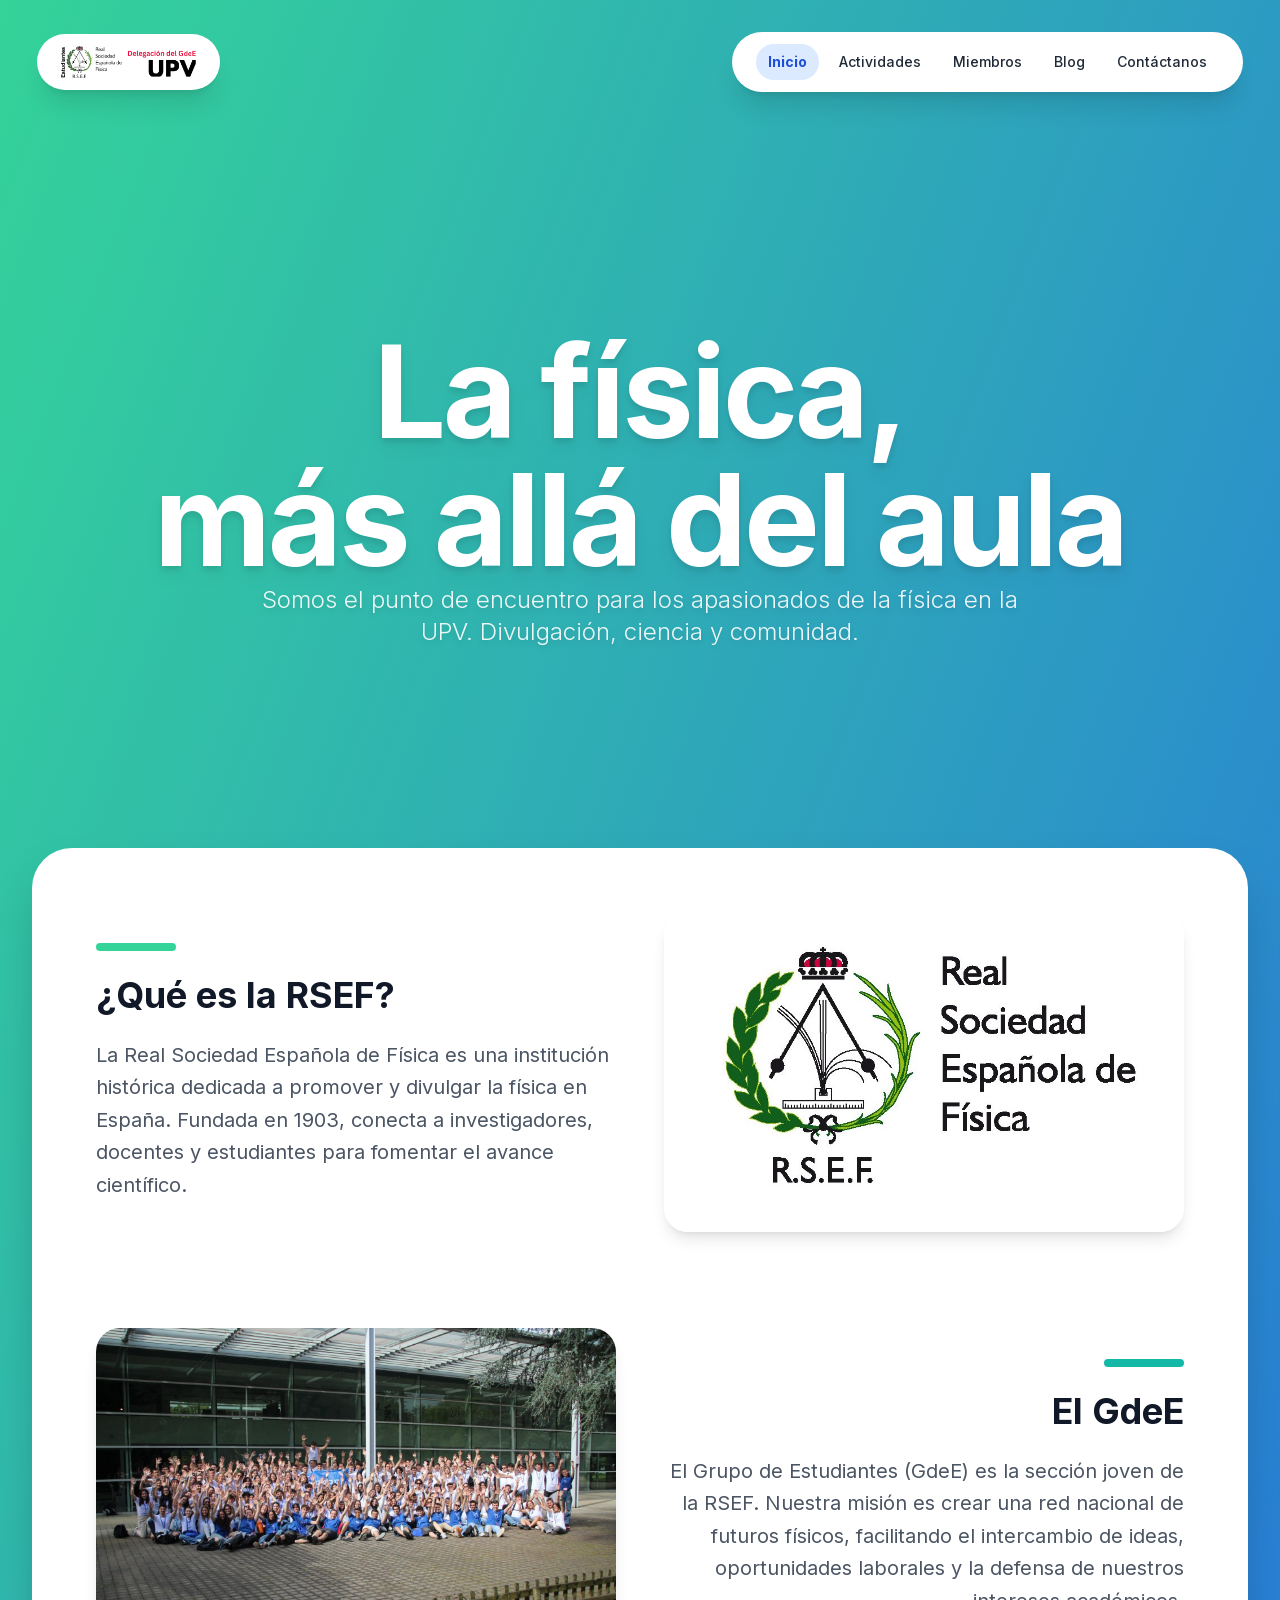
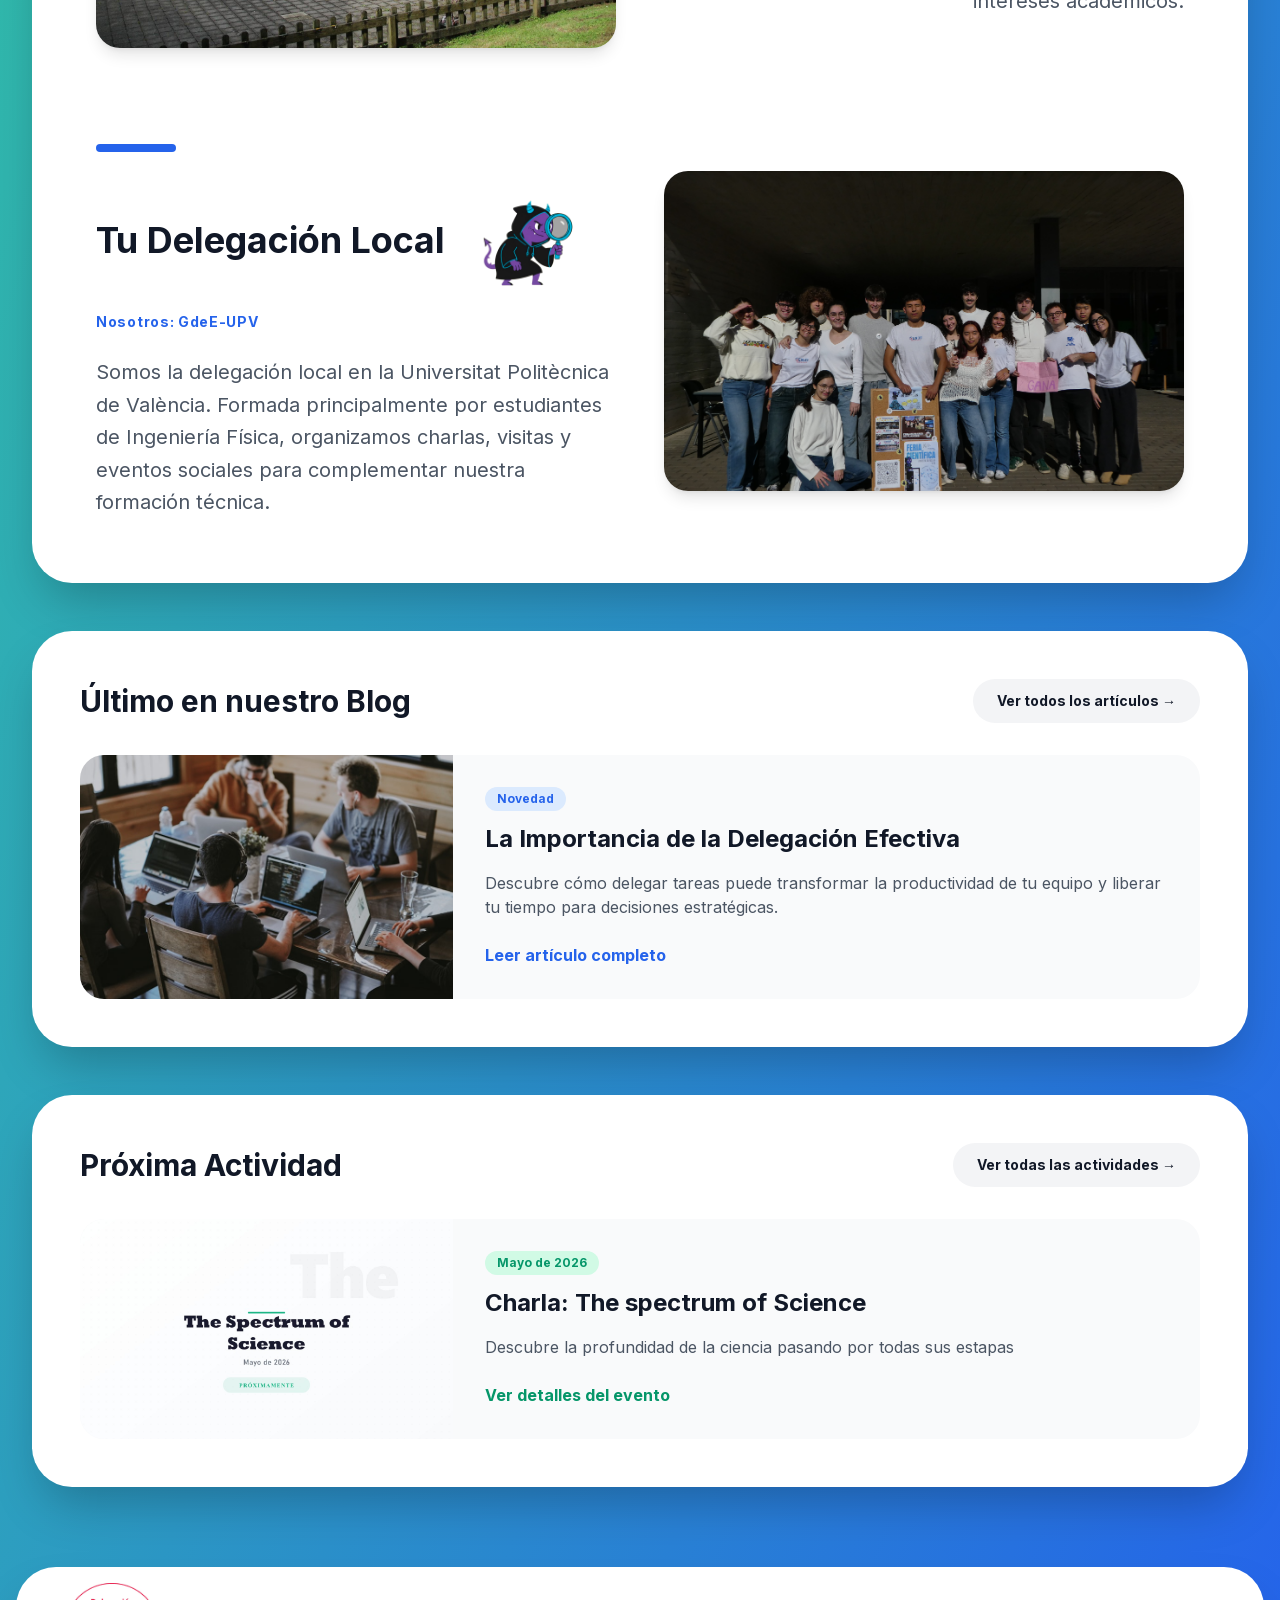
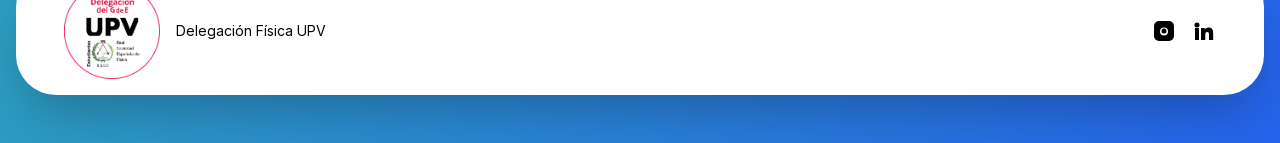
==== index.html @ f362e042 "Rebase HTML" ====
<!DOCTYPE html><html lang="es"><head><meta charSet="utf-8"/><meta name="viewport" content="width=device-width, initial-scale=1"/><link rel="preload" as="image" href="/images/logo.png" fetchPriority="high"/><link rel="preload" as="image" href="/images/home/logo_RSEF.jpg" fetchPriority="high"/><link rel="stylesheet" href="/_next/static/css/4289b209d06cdaaa.css" data-precedence="next"/><link rel="preload" as="script" fetchPriority="low" href="/_next/static/chunks/webpack-cee090d60870691d.js"/><script src="/_next/static/chunks/fd9d1056-23bdddb1df3a91c8.js" async=""></script><script src="/_next/static/chunks/23-1ac2e9991284a592.js" async=""></script><script src="/_next/static/chunks/main-app-9b4840a6c1b99086.js" async=""></script><script src="/_next/static/chunks/173-2889ddf6b992a83b.js" async=""></script><script src="/_next/static/chunks/app/page-9c43208a8b3fb07c.js" async=""></script><script src="/_next/static/chunks/661-158147bfd51ab448.js" async=""></script><script src="/_next/static/chunks/app/layout-9748ddd3ead5ca6b.js" async=""></script><script src="/_next/static/chunks/polyfills-78c92fac7aa8fdd8.js" noModule=""></script></head><body class="__className_f367f3 min-h-screen w-full bg-gradient-to-br from-emerald-400 to-blue-600 text-white"><header class="fixed top-8 left-0 right-0 z-50 flex justify-center px-4 pointer-events-none"><div class="flex items-center relative transition-all duration-75 ease-out pointer-events-auto" style="background-color:rgba(255, 255, 255, 0);backdrop-filter:blur(0px);box-shadow:none;border-radius:9999px;padding:0rem 0rem"><div class="flex items-center px-6 py-3 rounded-full transition-all duration-75" style="background-color:rgba(255, 255, 255, 1);box-shadow:0 20px 25px -5px rgb(0 0 0 / 0.1), 0 8px 10px -6px rgb(0 0 0 / 0.1)"><a class="flex items-center gap-2 hover:opacity-80 transition-opacity" href="/"><img alt="Logo" fetchPriority="high" width="135" height="32" decoding="async" data-nimg="1" class="h-8 w-auto object-contain" style="color:transparent" src="/images/logo.png"/></a></div><div style="width:40vw;height:1px"></div><nav class="hidden sm:flex items-center gap-1 sm:gap-2 text-sm font-medium text-gray-800 px-6 py-3 rounded-full transition-all duration-75" style="background-color:rgba(255, 255, 255, 1);box-shadow:0 20px 25px -5px rgb(0 0 0 / 0.1), 0 8px 10px -6px rgb(0 0 0 / 0.1)"><a class="px-3 py-2 rounded-full transition-all duration-300 bg-blue-100 text-blue-700 font-bold" href="/">Inicio</a><a class="px-3 py-2 rounded-full transition-all duration-300 hover:bg-gray-100 hover:text-blue-600" href="/actividades">Actividades</a><a class="px-3 py-2 rounded-full transition-all duration-300 hover:bg-gray-100 hover:text-blue-600" href="/sobre-nosotros">Miembros</a><a class="px-3 py-2 rounded-full transition-all duration-300 hover:bg-gray-100 hover:text-blue-600" href="/blog">Blog</a><a class="px-3 py-2 rounded-full transition-all duration-300 hover:bg-gray-100 hover:text-blue-600" href="/contactanos">Contáctanos</a></nav><div class="sm:hidden ml-2"><button aria-label="Abrir menú" aria-expanded="false" class="p-2 rounded-full bg-white bg-opacity-90 shadow-sm text-gray-800 focus:outline-none focus:ring-2 focus:ring-blue-500"><svg xmlns="http://www.w3.org/2000/svg" class="h-5 w-5" fill="none" viewBox="0 0 24 24" stroke="currentColor" stroke-width="2" aria-hidden="true"><path stroke-linecap="round" stroke-linejoin="round" d="M4 6h16M4 12h16M4 18h16"></path></svg></button></div></div></header><main class="min-h-screen pt-32 px-4"><div class="container mx-auto pb-20"><div class="flex min-h-[80vh] flex-col items-center justify-center text-center"><h1 class="max-w-6xl text-6xl font-bold tracking-tight text-white md:text-8xl lg:text-9xl leading-tight drop-shadow-lg">La física, <br/>más allá del aula</h1><p class="max-w-3xl text-xl md:text-2xl text-white/90 font-light leading-relaxed drop-shadow-md">Somos el punto de encuentro para los apasionados de la física en la UPV. Divulgación, ciencia y comunidad.</p></div><div class="mx-4 rounded-[2.5rem] bg-white p-8 shadow-2xl lg:p-16 mb-12"><div class="flex flex-col gap-24"><div class="flex flex-col md:flex-row items-center gap-12"><div class="flex-1 text-left"><div class="h-2 w-20 bg-emerald-400 rounded-full mb-6"></div><h2 class="text-4xl font-bold text-gray-900 mb-6">¿Qué es la RSEF?</h2><p class="text-gray-600 leading-relaxed text-xl">La Real Sociedad Española de Física es una institución histórica dedicada a promover y divulgar la física en España. Fundada en 1903, conecta a investigadores, docentes y estudiantes para fomentar el avance científico.</p></div><div class="flex-1 w-full"><div class="relative h-64 md:h-80 w-full overflow-hidden rounded-3xl shadow-lg transform transition-transform hover:scale-[1.02] duration-500"><img alt="RSEF Física" fetchPriority="high" decoding="async" data-nimg="fill" class="object-contain bg-white" style="position:absolute;height:100%;width:100%;left:0;top:0;right:0;bottom:0;color:transparent" src="/images/home/logo_RSEF.jpg"/></div></div></div><div class="flex flex-col md:flex-row items-center gap-12"><div class="flex-1 w-full order-2 md:order-1"><div class="relative h-64 md:h-80 w-full overflow-hidden rounded-3xl shadow-lg transform transition-transform hover:scale-[1.02] duration-500"><img alt="Grupo de Estudiantes" loading="lazy" decoding="async" data-nimg="fill" class="object-cover" style="position:absolute;height:100%;width:100%;left:0;top:0;right:0;bottom:0;color:transparent" src="/images/home/ENEF25.jpeg"/></div></div><div class="flex-1 text-right order-1 md:order-2 flex flex-col items-end"><div class="h-2 w-20 bg-teal-500 rounded-full mb-6"></div><h2 class="text-4xl font-bold text-gray-900 mb-6">El GdeE</h2><p class="text-gray-600 leading-relaxed text-xl">El Grupo de Estudiantes (GdeE) es la sección joven de la RSEF. Nuestra misión es crear una red nacional de futuros físicos, facilitando el intercambio de ideas, oportunidades laborales y la defensa de nuestros intereses académicos.</p></div></div><div class="flex flex-col md:flex-row items-center gap-12"><div class="flex-1 text-left"><div class="h-2 w-20 bg-blue-600 rounded-full mb-6"></div><div class="mb-6"><div class="flex items-center gap-4"><h2 class="text-4xl font-bold text-gray-900">Tu Delegación Local</h2><img alt="Mascota Maxwell" loading="lazy" width="128" height="128" decoding="async" data-nimg="1" class="h-32 w-auto object-contain animate-bounce" style="color:transparent" src="/images/home/d.maxwell_01.png"/></div><p class="text-sm font-bold text-blue-600 tracking-wider mt-2">Nosotros: GdeE-UPV</p></div><p class="text-gray-600 leading-relaxed text-xl">Somos la delegación local en la Universitat Politècnica de València. Formada principalmente por estudiantes de Ingeniería Física, organizamos charlas, visitas y eventos sociales para complementar nuestra formación técnica.</p></div><div class="flex-1 w-full"><div class="relative h-64 md:h-80 w-full overflow-hidden rounded-3xl shadow-lg transform transition-transform hover:scale-[1.02] duration-500"><img alt="Delegación UPV" loading="lazy" decoding="async" data-nimg="fill" class="object-cover" style="position:absolute;height:100%;width:100%;left:0;top:0;right:0;bottom:0;color:transparent" src="/images/home/DELE.jpg"/></div></div></div></div></div><div class="mx-4 rounded-[2.5rem] bg-white p-8 shadow-2xl lg:p-12 mb-12"><div class="flex flex-col md:flex-row items-center justify-between gap-8 mb-8"><h2 class="text-3xl font-bold text-gray-900">Último en nuestro Blog</h2><a href="/blog" class="rounded-full bg-gray-100 px-6 py-3 text-sm font-bold text-gray-900 transition-all hover:bg-blue-100 hover:text-blue-700">Ver todos los artículos →</a></div><div class="group relative overflow-hidden rounded-3xl bg-gray-50 transition-all hover:shadow-lg"><div class="flex flex-col md:flex-row"><div class="relative h-64 md:h-auto md:w-1/3 overflow-hidden"><img alt="Delegación Efectiva" loading="lazy" decoding="async" data-nimg="fill" class="object-cover transition-transform duration-500 group-hover:scale-105" style="position:absolute;height:100%;width:100%;left:0;top:0;right:0;bottom:0;color:transparent" src="/images/blog/delegacion.jpg"/></div><div class="flex flex-col justify-center p-8 md:w-2/3"><span class="mb-3 w-fit rounded-full bg-blue-100 px-3 py-1 text-xs font-bold text-blue-600">Novedad</span><h3 class="mb-4 text-2xl font-bold text-gray-900">La Importancia de la Delegación Efectiva</h3><p class="mb-6 text-gray-600 line-clamp-2">Descubre cómo delegar tareas puede transformar la productividad de tu equipo y liberar tu tiempo para decisiones estratégicas.</p><a href="/blog" class="font-bold text-blue-600 hover:text-blue-800">Leer artículo completo</a></div></div></div></div><div class="mx-4 rounded-[2.5rem] bg-white p-8 shadow-2xl lg:p-12"><div class="flex flex-col md:flex-row items-center justify-between gap-8 mb-8"><h2 class="text-3xl font-bold text-gray-900">Próxima Actividad</h2><a href="/actividades" class="rounded-full bg-gray-100 px-6 py-3 text-sm font-bold text-gray-900 transition-all hover:bg-emerald-100 hover:text-emerald-700">Ver todas las actividades →</a></div><div class="group relative overflow-hidden rounded-3xl bg-gray-50 transition-all hover:shadow-lg"><div class="flex flex-col md:flex-row"><div class="relative h-64 md:h-auto md:w-1/3 overflow-hidden"><img alt="Charla: The spectrum of Science" loading="lazy" decoding="async" data-nimg="fill" class="object-cover transition-transform duration-500 group-hover:scale-105" style="position:absolute;height:100%;width:100%;left:0;top:0;right:0;bottom:0;color:transparent" src="/images/activities/SPECTRUM.jpg"/></div><div class="flex flex-col justify-center p-8 md:w-2/3"><span class="mb-3 w-fit rounded-full bg-emerald-100 px-3 py-1 text-xs font-bold text-emerald-600">Mayo de 2026</span><h3 class="mb-4 text-2xl font-bold text-gray-900">Charla: The spectrum of Science</h3><p class="mb-6 text-gray-600 line-clamp-2">Descubre la profundidad de la ciencia pasando por todas sus estapas</p><a href="/actividades" class="font-bold text-emerald-600 hover:text-emerald-800">Ver detalles del evento</a></div></div></div></div></div></main><footer class="mb-12"><div class="mx-4 rounded-[2.5rem] bg-white p-4 shadow-2xl"><div class="max-w-6xl mx-auto flex items-center justify-between"><div class="flex items-center gap-4"><div class="relative h-24 w-24"><img alt="Logo Delegación" loading="lazy" decoding="async" data-nimg="fill" class="object-contain" style="position:absolute;height:100%;width:100%;left:0;top:0;right:0;bottom:0;color:transparent" src="/images/footer/pegatina.jpeg"/></div><span class="text-sm text-black">Delegación Física UPV</span></div><div class="flex space-x-4"><a href="https://www.instagram.com/estudiantesrsef_upv/" target="_blank" rel="noopener noreferrer" aria-label="Instagram" class="text-black hover:text-pink-600"><svg class="text-black" width="24" height="24" viewBox="0 0 24 24" fill="currentColor" aria-hidden="true"><path d="M7 2h10a5 5 0 0 1 5 5v10a5 5 0 0 1-5 5H7a5 5 0 0 1-5-5V7a5 5 0 0 1 5-5zm5 6.5a4 4 0 1 0 0 8 4 4 0 0 0 0-8zm5.5-.75a1.25 1.25 0 1 1 0 2.5 1.25 1.25 0 0 1 0-2.5zM12 9.5a2.5 2.5 0 1 1 0 5 2.5 2.5 0 0 1 0-5z"></path></svg></a><a href="https://www.linkedin.com/company/grupo-de-estudiantes-rsef/" target="_blank" rel="noopener noreferrer" aria-label="LinkedIn" class="text-black hover:text-blue-600"><svg class="text-black" width="24" height="24" viewBox="0 0 24 24" fill="currentColor" aria-hidden="true"><path d="M4.98 3.5a2.5 2.5 0 1 1 0 5 2.5 2.5 0 0 1 0-5zM3 9h4v12H3zM9 9h3.7v1.65h.05c.52-.99 1.8-2.03 3.7-2.03 3.95 0 4.7 2.6 4.7 5.98V21H17v-5.2c0-1.24-.02-2.84-1.73-2.84-1.74 0-2.01 1.36-2.01 2.76V21H9z"></path></svg></a></div></div></div></footer><script src="/_next/static/chunks/webpack-cee090d60870691d.js" async=""></script><script>(self.__next_f=self.__next_f||[]).push([0]);self.__next_f.push([2,null])</script><script>self.__next_f.push([1,"1:HL[\"/_next/static/css/4289b209d06cdaaa.css\",\"style\"]\n"])</script><script>self.__next_f.push([1,"2:I[5751,[],\"\"]\n4:I[6513,[],\"ClientPageRoot\"]\n5:I[4114,[\"173\",\"static/chunks/173-2889ddf6b992a83b.js\",\"931\",\"static/chunks/app/page-9c43208a8b3fb07c.js\"],\"default\"]\n6:I[3454,[\"173\",\"static/chunks/173-2889ddf6b992a83b.js\",\"661\",\"static/chunks/661-158147bfd51ab448.js\",\"185\",\"static/chunks/app/layout-9748ddd3ead5ca6b.js\"],\"default\"]\n7:I[9275,[],\"\"]\n8:I[1343,[],\"\"]\nb:I[6130,[],\"\"]\n9:{}\nc:[]\n0:[[[\"$\",\"link\",\"0\",{\"rel\":\"stylesheet\",\"href\":\"/_next/static/css/4289b209d06cdaaa.css\",\"precedence\":\"next\",\"crossOrigin\":\"$undefined\"}]],[\"$\",\"$L2\",null,{\"buildId\":\"eVuk3gcsabJl8mLJgGvTl\",\"assetPrefix\":\"\",\"initialCanonicalUrl\":\"/\",\"initialTree\":[\"\",{\"children\":[\"__PAGE__\",{}]},\"$undefined\",\"$undefined\",true],\"initialSeedData\":[\"\",{\"children\":[\"__PAGE__\",{},[[\"$L3\",[\"$\",\"$L4\",null,{\"props\":{\"params\":{},\"searchParams\":{}},\"Component\":\"$5\"}]],null],null]},[[\"$\",\"$L6\",null,{\"children\":[\"$\",\"$L7\",null,{\"parallelRouterKey\":\"children\",\"segmentPath\":[\"children\"],\"error\":\"$undefined\",\"errorStyles\":\"$undefined\",\"errorScripts\":\"$undefined\",\"template\":[\"$\",\"$L8\",null,{}],\"templateStyles\":\"$undefined\",\"templateScripts\":\"$undefined\",\"notFound\":[[\"$\",\"title\",null,{\"children\":\"404: This page could not be found.\"}],[\"$\",\"div\",null,{\"style\":{\"fontFamily\":\"system-ui,\\\"Segoe UI\\\",Roboto,Helvetica,Arial,sans-serif,\\\"Apple Color Emoji\\\",\\\"Segoe UI Emoji\\\"\",\"height\":\"100vh\",\"textAlign\":\"center\",\"display\":\"flex\",\"flexDirection\":\"column\",\"alignItems\":\"center\",\"justifyContent\":\"center\"},\"children\":[\"$\",\"div\",null,{\"children\":[[\"$\",\"style\",null,{\"dangerouslySetInnerHTML\":{\"__html\":\"body{color:#000;background:#fff;margin:0}.next-error-h1{border-right:1px solid rgba(0,0,0,.3)}@media (prefers-color-scheme:dark){body{color:#fff;background:#000}.next-error-h1{border-right:1px solid rgba(255,255,255,.3)}}\"}}],[\"$\",\"h1\",null,{\"className\":\"next-error-h1\",\"style\":{\"display\":\"inline-block\",\"margin\":\"0 20px 0 0\",\"padding\":\"0 23px 0 0\",\"fontSize\":24,\"fontWeight\":500,\"verticalAlign\":\"top\",\"lineHeight\":\"49px\"},\"children\":\"404\"}],[\"$\",\"div\",null,{\"style\":{\"display\":\"inli"])</script><script>self.__next_f.push([1,"ne-block\"},\"children\":[\"$\",\"h2\",null,{\"style\":{\"fontSize\":14,\"fontWeight\":400,\"lineHeight\":\"49px\",\"margin\":0},\"children\":\"This page could not be found.\"}]}]]}]}]],\"notFoundStyles\":[],\"styles\":null}],\"params\":\"$9\"}],null],null],\"couldBeIntercepted\":false,\"initialHead\":[false,\"$La\"],\"globalErrorComponent\":\"$b\",\"missingSlots\":\"$Wc\"}]]\n"])</script><script>self.__next_f.push([1,"a:[[\"$\",\"meta\",\"0\",{\"name\":\"viewport\",\"content\":\"width=device-width, initial-scale=1\"}],[\"$\",\"meta\",\"1\",{\"charSet\":\"utf-8\"}]]\n3:null\n"])</script></body></html>
---- _next/static/css/4289b209d06cdaaa.css ----
*,:after,:before{--tw-border-spacing-x:0;--tw-border-spacing-y:0;--tw-translate-x:0;--tw-translate-y:0;--tw-rotate:0;--tw-skew-x:0;--tw-skew-y:0;--tw-scale-x:1;--tw-scale-y:1;--tw-pan-x: ;--tw-pan-y: ;--tw-pinch-zoom: ;--tw-scroll-snap-strictness:proximity;--tw-gradient-from-position: ;--tw-gradient-via-position: ;--tw-gradient-to-position: ;--tw-ordinal: ;--tw-slashed-zero: ;--tw-numeric-figure: ;--tw-numeric-spacing: ;--tw-numeric-fraction: ;--tw-ring-inset: ;--tw-ring-offset-width:0px;--tw-ring-offset-color:#fff;--tw-ring-color:rgba(59,130,246,.5);--tw-ring-offset-shadow:0 0 #0000;--tw-ring-shadow:0 0 #0000;--tw-shadow:0 0 #0000;--tw-shadow-colored:0 0 #0000;--tw-blur: ;--tw-brightness: ;--tw-contrast: ;--tw-grayscale: ;--tw-hue-rotate: ;--tw-invert: ;--tw-saturate: ;--tw-sepia: ;--tw-drop-shadow: ;--tw-backdrop-blur: ;--tw-backdrop-brightness: ;--tw-backdrop-contrast: ;--tw-backdrop-grayscale: ;--tw-backdrop-hue-rotate: ;--tw-backdrop-invert: ;--tw-backdrop-opacity: ;--tw-backdrop-saturate: ;--tw-backdrop-sepia: ;--tw-contain-size: ;--tw-contain-layout: ;--tw-contain-paint: ;--tw-contain-style: }::backdrop{--tw-border-spacing-x:0;--tw-border-spacing-y:0;--tw-translate-x:0;--tw-translate-y:0;--tw-rotate:0;--tw-skew-x:0;--tw-skew-y:0;--tw-scale-x:1;--tw-scale-y:1;--tw-pan-x: ;--tw-pan-y: ;--tw-pinch-zoom: ;--tw-scroll-snap-strictness:proximity;--tw-gradient-from-position: ;--tw-gradient-via-position: ;--tw-gradient-to-position: ;--tw-ordinal: ;--tw-slashed-zero: ;--tw-numeric-figure: ;--tw-numeric-spacing: ;--tw-numeric-fraction: ;--tw-ring-inset: ;--tw-ring-offset-width:0px;--tw-ring-offset-color:#fff;--tw-ring-color:rgba(59,130,246,.5);--tw-ring-offset-shadow:0 0 #0000;--tw-ring-shadow:0 0 #0000;--tw-shadow:0 0 #0000;--tw-shadow-colored:0 0 #0000;--tw-blur: ;--tw-brightness: ;--tw-contrast: ;--tw-grayscale: ;--tw-hue-rotate: ;--tw-invert: ;--tw-saturate: ;--tw-sepia: ;--tw-drop-shadow: ;--tw-backdrop-blur: ;--tw-backdrop-brightness: ;--tw-backdrop-contrast: ;--tw-backdrop-grayscale: ;--tw-backdrop-hue-rotate: ;--tw-backdrop-invert: ;--tw-backdrop-opacity: ;--tw-backdrop-saturate: ;--tw-backdrop-sepia: ;--tw-contain-size: ;--tw-contain-layout: ;--tw-contain-paint: ;--tw-contain-style: }/*
! tailwindcss v3.4.19 | MIT License | https://tailwindcss.com
*/*,:after,:before{box-sizing:border-box;border:0 solid #e5e7eb}:after,:before{--tw-content:""}:host,html{line-height:1.5;-webkit-text-size-adjust:100%;-moz-tab-size:4;-o-tab-size:4;tab-size:4;font-family:ui-sans-serif,system-ui,sans-serif,Apple Color Emoji,Segoe UI Emoji,Segoe UI Symbol,Noto Color Emoji;font-feature-settings:normal;font-variation-settings:normal;-webkit-tap-highlight-color:transparent}body{margin:0;line-height:inherit}hr{height:0;color:inherit;border-top-width:1px}abbr:where([title]){-webkit-text-decoration:underline dotted;text-decoration:underline dotted}h1,h2,h3,h4,h5,h6{font-size:inherit;font-weight:inherit}a{color:inherit;text-decoration:inherit}b,strong{font-weight:bolder}code,kbd,pre,samp{font-family:ui-monospace,SFMono-Regular,Menlo,Monaco,Consolas,Liberation Mono,Courier New,monospace;font-feature-settings:normal;font-variation-settings:normal;font-size:1em}small{font-size:80%}sub,sup{font-size:75%;line-height:0;position:relative;vertical-align:baseline}sub{bottom:-.25em}sup{top:-.5em}table{text-indent:0;border-color:inherit;border-collapse:collapse}button,input,optgroup,select,textarea{font-family:inherit;font-feature-settings:inherit;font-variation-settings:inherit;font-size:100%;font-weight:inherit;line-height:inherit;letter-spacing:inherit;color:inherit;margin:0;padding:0}button,select{text-transform:none}button,input:where([type=button]),input:where([type=reset]),input:where([type=submit]){-webkit-appearance:button;background-color:transparent;background-image:none}:-moz-focusring{outline:auto}:-moz-ui-invalid{box-shadow:none}progress{vertical-align:baseline}::-webkit-inner-spin-button,::-webkit-outer-spin-button{height:auto}[type=search]{-webkit-appearance:textfield;outline-offset:-2px}::-webkit-search-decoration{-webkit-appearance:none}::-webkit-file-upload-button{-webkit-appearance:button;font:inherit}summary{display:list-item}blockquote,dd,dl,figure,h1,h2,h3,h4,h5,h6,hr,p,pre{margin:0}fieldset{margin:0}fieldset,legend{padding:0}menu,ol,ul{list-style:none;margin:0;padding:0}dialog{padding:0}textarea{resize:vertical}input::-moz-placeholder,textarea::-moz-placeholder{opacity:1;color:#9ca3af}input::placeholder,textarea::placeholder{opacity:1;color:#9ca3af}[role=button],button{cursor:pointer}:disabled{cursor:default}audio,canvas,embed,iframe,img,object,svg,video{display:block;vertical-align:middle}img,video{max-width:100%;height:auto}[hidden]:where(:not([hidden=until-found])){display:none}.container{width:100%}@media (min-width:640px){.container{max-width:640px}}@media (min-width:768px){.container{max-width:768px}}@media (min-width:1024px){.container{max-width:1024px}}@media (min-width:1280px){.container{max-width:1280px}}@media (min-width:1536px){.container{max-width:1536px}}.pointer-events-none{pointer-events:none}.pointer-events-auto{pointer-events:auto}.fixed{position:fixed}.absolute{position:absolute}.relative{position:relative}.inset-0{inset:0}.-bottom-9{bottom:-2.25rem}.-right-9{right:-2.25rem}.bottom-4{bottom:1rem}.left-0{left:0}.left-1\/2{left:50%}.left-4{left:1rem}.right-0{right:0}.right-4{right:1rem}.top-0{top:0}.top-1\/2{top:50%}.top-4{top:1rem}.top-8{top:2rem}.top-full{top:100%}.z-10{z-index:10}.z-20{z-index:20}.z-50{z-index:50}.z-\[100\]{z-index:100}.order-1{order:1}.order-2{order:2}.mx-4{margin-left:1rem;margin-right:1rem}.mx-auto{margin-left:auto;margin-right:auto}.mb-1{margin-bottom:.25rem}.mb-10{margin-bottom:2.5rem}.mb-12{margin-bottom:3rem}.mb-3{margin-bottom:.75rem}.mb-4{margin-bottom:1rem}.mb-6{margin-bottom:1.5rem}.mb-8{margin-bottom:2rem}.ml-2{margin-left:.5rem}.mt-1{margin-top:.25rem}.mt-2{margin-top:.5rem}.mt-3{margin-top:.75rem}.mt-4{margin-top:1rem}.mt-5{margin-top:1.25rem}.mt-6{margin-top:1.5rem}.mt-8{margin-top:2rem}.mt-auto{margin-top:auto}.line-clamp-2{-webkit-line-clamp:2}.line-clamp-2,.line-clamp-3{overflow:hidden;display:-webkit-box;-webkit-box-orient:vertical}.line-clamp-3{-webkit-line-clamp:3}.block{display:block}.inline-block{display:inline-block}.flex{display:flex}.inline-flex{display:inline-flex}.grid{display:grid}.hidden{display:none}.h-1{height:.25rem}.h-12{height:3rem}.h-2{height:.5rem}.h-24{height:6rem}.h-32{height:8rem}.h-48{height:12rem}.h-5{height:1.25rem}.h-6{height:1.5rem}.h-64{height:16rem}.h-8{height:2rem}.h-96{height:24rem}.h-\[450px\]{height:450px}.h-full{height:100%}.max-h-\[90vh\]{max-height:90vh}.min-h-\[40vh\]{min-height:40vh}.min-h-\[80vh\]{min-height:80vh}.min-h-screen{min-height:100vh}.w-12{width:3rem}.w-2{width:.5rem}.w-20{width:5rem}.w-24{width:6rem}.w-4{width:1rem}.w-5{width:1.25rem}.w-6{width:1.5rem}.w-8{width:2rem}.w-96{width:24rem}.w-\[calc\(50\%-0\.5rem\)\]{width:calc(50% - .5rem)}.w-auto{width:auto}.w-fit{width:-moz-fit-content;width:fit-content}.w-full{width:100%}.max-w-2xl{max-width:42rem}.max-w-3xl{max-width:48rem}.max-w-4xl{max-width:56rem}.max-w-6xl{max-width:72rem}.max-w-none{max-width:none}.max-w-xl{max-width:36rem}.flex-1{flex:1 1 0%}.flex-shrink-0,.shrink-0{flex-shrink:0}.flex-grow{flex-grow:1}.-translate-x-1\/2{--tw-translate-x:-50%}.-translate-x-1\/2,.-translate-y-1\/2{transform:translate(var(--tw-translate-x),var(--tw-translate-y)) rotate(var(--tw-rotate)) skewX(var(--tw-skew-x)) skewY(var(--tw-skew-y)) scaleX(var(--tw-scale-x)) scaleY(var(--tw-scale-y))}.-translate-y-1\/2{--tw-translate-y:-50%}.transform{transform:translate(var(--tw-translate-x),var(--tw-translate-y)) rotate(var(--tw-rotate)) skewX(var(--tw-skew-x)) skewY(var(--tw-skew-y)) scaleX(var(--tw-scale-x)) scaleY(var(--tw-scale-y))}@keyframes bounce{0%,to{transform:translateY(-25%);animation-timing-function:cubic-bezier(.8,0,1,1)}50%{transform:none;animation-timing-function:cubic-bezier(0,0,.2,1)}}.animate-bounce{animation:bounce 1s infinite}@keyframes pulse{50%{opacity:.5}}.animate-pulse{animation:pulse 2s cubic-bezier(.4,0,.6,1) infinite}.cursor-pointer{cursor:pointer}.select-none{-webkit-user-select:none;-moz-user-select:none;user-select:none}.grid-cols-1{grid-template-columns:repeat(1,minmax(0,1fr))}.flex-col{flex-direction:column}.flex-wrap{flex-wrap:wrap}.items-start{align-items:flex-start}.items-end{align-items:flex-end}.items-center{align-items:center}.justify-center{justify-content:center}.justify-between{justify-content:space-between}.gap-1{gap:.25rem}.gap-12{gap:3rem}.gap-2{gap:.5rem}.gap-24{gap:6rem}.gap-3{gap:.75rem}.gap-4{gap:1rem}.gap-6{gap:1.5rem}.gap-8{gap:2rem}.space-x-4>:not([hidden])~:not([hidden]){--tw-space-x-reverse:0;margin-right:calc(1rem * var(--tw-space-x-reverse));margin-left:calc(1rem * calc(1 - var(--tw-space-x-reverse)))}.space-y-16>:not([hidden])~:not([hidden]){--tw-space-y-reverse:0;margin-top:calc(4rem * calc(1 - var(--tw-space-y-reverse)));margin-bottom:calc(4rem * var(--tw-space-y-reverse))}.overflow-hidden{overflow:hidden}.overflow-y-auto{overflow-y:auto}.rounded-2xl{border-radius:1rem}.rounded-3xl{border-radius:1.5rem}.rounded-\[2\.5rem\]{border-radius:2.5rem}.rounded-full{border-radius:9999px}.rounded-md{border-radius:.375rem}.rounded-xl{border-radius:.75rem}.border{border-width:1px}.border-b{border-bottom-width:1px}.border-gray-100{--tw-border-opacity:1;border-color:rgb(243 244 246/var(--tw-border-opacity,1))}.bg-black\/30{background-color:rgba(0,0,0,.3)}.bg-blue-100{--tw-bg-opacity:1;background-color:rgb(219 234 254/var(--tw-bg-opacity,1))}.bg-blue-600{--tw-bg-opacity:1;background-color:rgb(37 99 235/var(--tw-bg-opacity,1))}.bg-emerald-100{--tw-bg-opacity:1;background-color:rgb(209 250 229/var(--tw-bg-opacity,1))}.bg-emerald-400{--tw-bg-opacity:1;background-color:rgb(52 211 153/var(--tw-bg-opacity,1))}.bg-emerald-600{--tw-bg-opacity:1;background-color:rgb(5 150 105/var(--tw-bg-opacity,1))}.bg-gray-100{--tw-bg-opacity:1;background-color:rgb(243 244 246/var(--tw-bg-opacity,1))}.bg-gray-50{--tw-bg-opacity:1;background-color:rgb(249 250 251/var(--tw-bg-opacity,1))}.bg-orange-100{--tw-bg-opacity:1;background-color:rgb(255 237 213/var(--tw-bg-opacity,1))}.bg-purple-100{--tw-bg-opacity:1;background-color:rgb(243 232 255/var(--tw-bg-opacity,1))}.bg-teal-500{--tw-bg-opacity:1;background-color:rgb(20 184 166/var(--tw-bg-opacity,1))}.bg-transparent{background-color:transparent}.bg-white{--tw-bg-opacity:1;background-color:rgb(255 255 255/var(--tw-bg-opacity,1))}.bg-white\/20{background-color:hsla(0,0%,100%,.2)}.bg-white\/50{background-color:hsla(0,0%,100%,.5)}.bg-white\/70{background-color:hsla(0,0%,100%,.7)}.bg-white\/80{background-color:hsla(0,0%,100%,.8)}.bg-opacity-90{--tw-bg-opacity:0.9}.bg-gradient-to-br{background-image:linear-gradient(to bottom right,var(--tw-gradient-stops))}.bg-gradient-to-r{background-image:linear-gradient(to right,var(--tw-gradient-stops))}.from-blue-400{--tw-gradient-from:#60a5fa var(--tw-gradient-from-position);--tw-gradient-to:rgba(96,165,250,0) var(--tw-gradient-to-position);--tw-gradient-stops:var(--tw-gradient-from),var(--tw-gradient-to)}.from-blue-600{--tw-gradient-from:#2563eb var(--tw-gradient-from-position);--tw-gradient-to:rgba(37,99,235,0) var(--tw-gradient-to-position);--tw-gradient-stops:var(--tw-gradient-from),var(--tw-gradient-to)}.from-emerald-400{--tw-gradient-from:#34d399 var(--tw-gradient-from-position);--tw-gradient-to:rgba(52,211,153,0) var(--tw-gradient-to-position);--tw-gradient-stops:var(--tw-gradient-from),var(--tw-gradient-to)}.from-gray-50{--tw-gradient-from:#f9fafb var(--tw-gradient-from-position);--tw-gradient-to:rgba(249,250,251,0) var(--tw-gradient-to-position);--tw-gradient-stops:var(--tw-gradient-from),var(--tw-gradient-to)}.from-purple-600{--tw-gradient-from:#9333ea var(--tw-gradient-from-position);--tw-gradient-to:rgba(147,51,234,0) var(--tw-gradient-to-position);--tw-gradient-stops:var(--tw-gradient-from),var(--tw-gradient-to)}.via-pink-500{--tw-gradient-to:rgba(236,72,153,0) var(--tw-gradient-to-position);--tw-gradient-stops:var(--tw-gradient-from),#ec4899 var(--tw-gradient-via-position),var(--tw-gradient-to)}.via-purple-500{--tw-gradient-to:rgba(168,85,247,0) var(--tw-gradient-to-position);--tw-gradient-stops:var(--tw-gradient-from),#a855f7 var(--tw-gradient-via-position),var(--tw-gradient-to)}.to-blue-600{--tw-gradient-to:#2563eb var(--tw-gradient-to-position)}.to-emerald-500{--tw-gradient-to:#10b981 var(--tw-gradient-to-position)}.to-gray-100{--tw-gradient-to:#f3f4f6 var(--tw-gradient-to-position)}.to-indigo-700{--tw-gradient-to:#4338ca var(--tw-gradient-to-position)}.to-orange-400{--tw-gradient-to:#fb923c var(--tw-gradient-to-position)}.bg-clip-text{-webkit-background-clip:text;background-clip:text}.object-contain{-o-object-fit:contain;object-fit:contain}.object-cover{-o-object-fit:cover;object-fit:cover}.p-10{padding:2.5rem}.p-2{padding:.5rem}.p-4{padding:1rem}.p-6{padding:1.5rem}.p-8{padding:2rem}.px-3{padding-left:.75rem;padding-right:.75rem}.px-4{padding-left:1rem;padding-right:1rem}.px-6{padding-left:1.5rem;padding-right:1.5rem}.px-8{padding-left:2rem;padding-right:2rem}.py-1{padding-top:.25rem;padding-bottom:.25rem}.py-10{padding-top:2.5rem;padding-bottom:2.5rem}.py-16{padding-top:4rem;padding-bottom:4rem}.py-2{padding-top:.5rem;padding-bottom:.5rem}.py-20{padding-top:5rem;padding-bottom:5rem}.py-3{padding-top:.75rem;padding-bottom:.75rem}.py-4{padding-top:1rem;padding-bottom:1rem}.pb-20{padding-bottom:5rem}.pb-8{padding-bottom:2rem}.pt-2{padding-top:.5rem}.pt-32{padding-top:8rem}.text-left{text-align:left}.text-center{text-align:center}.text-right{text-align:right}.text-2xl{font-size:1.5rem;line-height:2rem}.text-3xl{font-size:1.875rem;line-height:2.25rem}.text-4xl{font-size:2.25rem;line-height:2.5rem}.text-5xl{font-size:3rem;line-height:1}.text-6xl{font-size:3.75rem;line-height:1}.text-9xl{font-size:8rem;line-height:1}.text-\[10rem\]{font-size:10rem}.text-\[8rem\]{font-size:8rem}.text-base{font-size:1rem;line-height:1.5rem}.text-lg{font-size:1.125rem;line-height:1.75rem}.text-sm{font-size:.875rem;line-height:1.25rem}.text-xl{font-size:1.25rem;line-height:1.75rem}.text-xs{font-size:.75rem;line-height:1rem}.font-black{font-weight:900}.font-bold{font-weight:700}.font-extrabold{font-weight:800}.font-light{font-weight:300}.font-medium{font-weight:500}.font-semibold{font-weight:600}.uppercase{text-transform:uppercase}.leading-none{line-height:1}.leading-relaxed{line-height:1.625}.leading-snug{line-height:1.375}.leading-tight{line-height:1.25}.tracking-tight{letter-spacing:-.025em}.tracking-wide{letter-spacing:.025em}.tracking-wider{letter-spacing:.05em}.tracking-widest{letter-spacing:.1em}.text-black{--tw-text-opacity:1;color:rgb(0 0 0/var(--tw-text-opacity,1))}.text-blue-600{--tw-text-opacity:1;color:rgb(37 99 235/var(--tw-text-opacity,1))}.text-blue-700{--tw-text-opacity:1;color:rgb(29 78 216/var(--tw-text-opacity,1))}.text-emerald-600{--tw-text-opacity:1;color:rgb(5 150 105/var(--tw-text-opacity,1))}.text-emerald-700{--tw-text-opacity:1;color:rgb(4 120 87/var(--tw-text-opacity,1))}.text-gray-100{--tw-text-opacity:1;color:rgb(243 244 246/var(--tw-text-opacity,1))}.text-gray-400{--tw-text-opacity:1;color:rgb(156 163 175/var(--tw-text-opacity,1))}.text-gray-500{--tw-text-opacity:1;color:rgb(107 114 128/var(--tw-text-opacity,1))}.text-gray-600{--tw-text-opacity:1;color:rgb(75 85 99/var(--tw-text-opacity,1))}.text-gray-800{--tw-text-opacity:1;color:rgb(31 41 55/var(--tw-text-opacity,1))}.text-gray-900{--tw-text-opacity:1;color:rgb(17 24 39/var(--tw-text-opacity,1))}.text-orange-700{--tw-text-opacity:1;color:rgb(194 65 12/var(--tw-text-opacity,1))}.text-pink-600{--tw-text-opacity:1;color:rgb(219 39 119/var(--tw-text-opacity,1))}.text-purple-700{--tw-text-opacity:1;color:rgb(126 34 206/var(--tw-text-opacity,1))}.text-transparent{color:transparent}.text-white{--tw-text-opacity:1;color:rgb(255 255 255/var(--tw-text-opacity,1))}.text-white\/90{color:hsla(0,0%,100%,.9)}.opacity-0{opacity:0}.opacity-10{opacity:.1}.opacity-40{opacity:.4}.opacity-60{opacity:.6}.opacity-90{opacity:.9}.opacity-\[0\.04\]{opacity:.04}.shadow-2xl{--tw-shadow:0 25px 50px -12px rgba(0,0,0,.25);--tw-shadow-colored:0 25px 50px -12px var(--tw-shadow-color)}.shadow-2xl,.shadow-lg{box-shadow:var(--tw-ring-offset-shadow,0 0 #0000),var(--tw-ring-shadow,0 0 #0000),var(--tw-shadow)}.shadow-lg{--tw-shadow:0 10px 15px -3px rgba(0,0,0,.1),0 4px 6px -4px rgba(0,0,0,.1);--tw-shadow-colored:0 10px 15px -3px var(--tw-shadow-color),0 4px 6px -4px var(--tw-shadow-color)}.shadow-md{--tw-shadow:0 4px 6px -1px rgba(0,0,0,.1),0 2px 4px -2px rgba(0,0,0,.1);--tw-shadow-colored:0 4px 6px -1px var(--tw-shadow-color),0 2px 4px -2px var(--tw-shadow-color)}.shadow-md,.shadow-sm{box-shadow:var(--tw-ring-offset-shadow,0 0 #0000),var(--tw-ring-shadow,0 0 #0000),var(--tw-shadow)}.shadow-sm{--tw-shadow:0 1px 2px 0 rgba(0,0,0,.05);--tw-shadow-colored:0 1px 2px 0 var(--tw-shadow-color)}.shadow-xl{--tw-shadow:0 20px 25px -5px rgba(0,0,0,.1),0 8px 10px -6px rgba(0,0,0,.1);--tw-shadow-colored:0 20px 25px -5px var(--tw-shadow-color),0 8px 10px -6px var(--tw-shadow-color);box-shadow:var(--tw-ring-offset-shadow,0 0 #0000),var(--tw-ring-shadow,0 0 #0000),var(--tw-shadow)}.blur{--tw-blur:blur(8px)}.blur,.drop-shadow-2xl{filter:var(--tw-blur) var(--tw-brightness) var(--tw-contrast) var(--tw-grayscale) var(--tw-hue-rotate) var(--tw-invert) var(--tw-saturate) var(--tw-sepia) var(--tw-drop-shadow)}.drop-shadow-2xl{--tw-drop-shadow:drop-shadow(0 25px 25px rgba(0,0,0,.15))}.drop-shadow-lg{--tw-drop-shadow:drop-shadow(0 10px 8px rgba(0,0,0,.04)) drop-shadow(0 4px 3px rgba(0,0,0,.1))}.drop-shadow-lg,.drop-shadow-md{filter:var(--tw-blur) var(--tw-brightness) var(--tw-contrast) var(--tw-grayscale) var(--tw-hue-rotate) var(--tw-invert) var(--tw-saturate) var(--tw-sepia) var(--tw-drop-shadow)}.drop-shadow-md{--tw-drop-shadow:drop-shadow(0 4px 3px rgba(0,0,0,.07)) drop-shadow(0 2px 2px rgba(0,0,0,.06))}.drop-shadow-sm{--tw-drop-shadow:drop-shadow(0 1px 1px rgba(0,0,0,.05));filter:var(--tw-blur) var(--tw-brightness) var(--tw-contrast) var(--tw-grayscale) var(--tw-hue-rotate) var(--tw-invert) var(--tw-saturate) var(--tw-sepia) var(--tw-drop-shadow)}.backdrop-blur-md{--tw-backdrop-blur:blur(12px)}.backdrop-blur-md,.backdrop-blur-sm{backdrop-filter:var(--tw-backdrop-blur) var(--tw-backdrop-brightness) var(--tw-backdrop-contrast) var(--tw-backdrop-grayscale) var(--tw-backdrop-hue-rotate) var(--tw-backdrop-invert) var(--tw-backdrop-opacity) var(--tw-backdrop-saturate) var(--tw-backdrop-sepia)}.backdrop-blur-sm{--tw-backdrop-blur:blur(4px)}.transition-all{transition-property:all;transition-timing-function:cubic-bezier(.4,0,.2,1);transition-duration:.15s}.transition-colors{transition-property:color,background-color,border-color,text-decoration-color,fill,stroke;transition-timing-function:cubic-bezier(.4,0,.2,1);transition-duration:.15s}.transition-opacity{transition-property:opacity;transition-timing-function:cubic-bezier(.4,0,.2,1);transition-duration:.15s}.transition-transform{transition-property:transform;transition-timing-function:cubic-bezier(.4,0,.2,1);transition-duration:.15s}.duration-300{transition-duration:.3s}.duration-500{transition-duration:.5s}.duration-700{transition-duration:.7s}.duration-75{transition-duration:75ms}.ease-out{transition-timing-function:cubic-bezier(0,0,.2,1)}.hover\:-translate-y-1:hover{--tw-translate-y:-0.25rem}.hover\:-translate-y-1:hover,.hover\:scale-105:hover{transform:translate(var(--tw-translate-x),var(--tw-translate-y)) rotate(var(--tw-rotate)) skewX(var(--tw-skew-x)) skewY(var(--tw-skew-y)) scaleX(var(--tw-scale-x)) scaleY(var(--tw-scale-y))}.hover\:scale-105:hover{--tw-scale-x:1.05;--tw-scale-y:1.05}.hover\:scale-\[1\.02\]:hover{--tw-scale-x:1.02;--tw-scale-y:1.02;transform:translate(var(--tw-translate-x),var(--tw-translate-y)) rotate(var(--tw-rotate)) skewX(var(--tw-skew-x)) skewY(var(--tw-skew-y)) scaleX(var(--tw-scale-x)) scaleY(var(--tw-scale-y))}.hover\:bg-blue-100:hover{--tw-bg-opacity:1;background-color:rgb(219 234 254/var(--tw-bg-opacity,1))}.hover\:bg-emerald-100:hover{--tw-bg-opacity:1;background-color:rgb(209 250 229/var(--tw-bg-opacity,1))}.hover\:bg-gray-100:hover{--tw-bg-opacity:1;background-color:rgb(243 244 246/var(--tw-bg-opacity,1))}.hover\:bg-white:hover{--tw-bg-opacity:1;background-color:rgb(255 255 255/var(--tw-bg-opacity,1))}.hover\:text-blue-600:hover{--tw-text-opacity:1;color:rgb(37 99 235/var(--tw-text-opacity,1))}.hover\:text-blue-700:hover{--tw-text-opacity:1;color:rgb(29 78 216/var(--tw-text-opacity,1))}.hover\:text-blue-800:hover{--tw-text-opacity:1;color:rgb(30 64 175/var(--tw-text-opacity,1))}.hover\:text-emerald-700:hover{--tw-text-opacity:1;color:rgb(4 120 87/var(--tw-text-opacity,1))}.hover\:text-emerald-800:hover{--tw-text-opacity:1;color:rgb(6 95 70/var(--tw-text-opacity,1))}.hover\:text-gray-900:hover{--tw-text-opacity:1;color:rgb(17 24 39/var(--tw-text-opacity,1))}.hover\:text-pink-600:hover{--tw-text-opacity:1;color:rgb(219 39 119/var(--tw-text-opacity,1))}.hover\:text-purple-600:hover{--tw-text-opacity:1;color:rgb(147 51 234/var(--tw-text-opacity,1))}.hover\:opacity-100:hover{opacity:1}.hover\:opacity-80:hover{opacity:.8}.hover\:shadow-2xl:hover{--tw-shadow:0 25px 50px -12px rgba(0,0,0,.25);--tw-shadow-colored:0 25px 50px -12px var(--tw-shadow-color)}.hover\:shadow-2xl:hover,.hover\:shadow-lg:hover{box-shadow:var(--tw-ring-offset-shadow,0 0 #0000),var(--tw-ring-shadow,0 0 #0000),var(--tw-shadow)}.hover\:shadow-lg:hover{--tw-shadow:0 10px 15px -3px rgba(0,0,0,.1),0 4px 6px -4px rgba(0,0,0,.1);--tw-shadow-colored:0 10px 15px -3px var(--tw-shadow-color),0 4px 6px -4px var(--tw-shadow-color)}.hover\:shadow-xl:hover{--tw-shadow:0 20px 25px -5px rgba(0,0,0,.1),0 8px 10px -6px rgba(0,0,0,.1);--tw-shadow-colored:0 20px 25px -5px var(--tw-shadow-color),0 8px 10px -6px var(--tw-shadow-color);box-shadow:var(--tw-ring-offset-shadow,0 0 #0000),var(--tw-ring-shadow,0 0 #0000),var(--tw-shadow)}.focus\:outline-none:focus{outline:2px solid transparent;outline-offset:2px}.focus\:ring-2:focus{--tw-ring-offset-shadow:var(--tw-ring-inset) 0 0 0 var(--tw-ring-offset-width) var(--tw-ring-offset-color);--tw-ring-shadow:var(--tw-ring-inset) 0 0 0 calc(2px + var(--tw-ring-offset-width)) var(--tw-ring-color);box-shadow:var(--tw-ring-offset-shadow),var(--tw-ring-shadow),var(--tw-shadow,0 0 #0000)}.focus\:ring-blue-500:focus{--tw-ring-opacity:1;--tw-ring-color:rgb(59 130 246/var(--tw-ring-opacity,1))}.focus\:ring-offset-2:focus{--tw-ring-offset-width:2px}.active\:scale-95:active{--tw-scale-x:.95;--tw-scale-y:.95}.active\:scale-95:active,.group:hover .group-hover\:scale-105{transform:translate(var(--tw-translate-x),var(--tw-translate-y)) rotate(var(--tw-rotate)) skewX(var(--tw-skew-x)) skewY(var(--tw-skew-y)) scaleX(var(--tw-scale-x)) scaleY(var(--tw-scale-y))}.group:hover .group-hover\:scale-105{--tw-scale-x:1.05;--tw-scale-y:1.05}.group:hover .group-hover\:scale-110{--tw-scale-x:1.1;--tw-scale-y:1.1;transform:translate(var(--tw-translate-x),var(--tw-translate-y)) rotate(var(--tw-rotate)) skewX(var(--tw-skew-x)) skewY(var(--tw-skew-y)) scaleX(var(--tw-scale-x)) scaleY(var(--tw-scale-y))}.group:hover .group-hover\:gap-4{gap:1rem}.group:hover .group-hover\:underline{text-decoration-line:underline}.group:hover .group-hover\:opacity-100{opacity:1}.group:hover .group-hover\:opacity-20{opacity:.2}@media (min-width:640px){.sm\:flex{display:flex}.sm\:hidden{display:none}.sm\:h-56{height:14rem}.sm\:h-80{height:20rem}.sm\:h-96{height:24rem}.sm\:w-\[calc\(25\%-0\.75rem\)\]{width:calc(25% - .75rem)}.sm\:grid-cols-2{grid-template-columns:repeat(2,minmax(0,1fr))}.sm\:gap-2{gap:.5rem}.sm\:p-10{padding:2.5rem}.sm\:p-12{padding:3rem}.sm\:p-6{padding:1.5rem}.sm\:text-4xl{font-size:2.25rem;line-height:2.5rem}.sm\:text-6xl{font-size:3.75rem;line-height:1}}@media (min-width:768px){.md\:order-1{order:1}.md\:order-2{order:2}.md\:block{display:block}.md\:h-80{height:20rem}.md\:h-auto{height:auto}.md\:w-1\/3{width:33.333333%}.md\:w-2\/3{width:66.666667%}.md\:grid-cols-2{grid-template-columns:repeat(2,minmax(0,1fr))}.md\:flex-row{flex-direction:row}.md\:text-2xl{font-size:1.5rem;line-height:2rem}.md\:text-5xl{font-size:3rem;line-height:1}.md\:text-7xl{font-size:4.5rem;line-height:1}.md\:text-8xl{font-size:6rem;line-height:1}.md\:text-\[12rem\]{font-size:12rem}}@media (min-width:1024px){.lg\:w-\[calc\(12\.5\%-0\.875rem\)\]{width:calc(12.5% - .875rem)}.lg\:grid-cols-2{grid-template-columns:repeat(2,minmax(0,1fr))}.lg\:grid-cols-3{grid-template-columns:repeat(3,minmax(0,1fr))}.lg\:grid-cols-4{grid-template-columns:repeat(4,minmax(0,1fr))}.lg\:flex-row{flex-direction:row}.lg\:items-center{align-items:center}.lg\:p-12{padding:3rem}.lg\:p-16{padding:4rem}.lg\:text-9xl{font-size:8rem;line-height:1}}@font-face{font-family:__Inter_f367f3;font-style:normal;font-weight:100 900;font-display:swap;src:url(/_next/static/media/ba9851c3c22cd980-s.woff2) format("woff2");unicode-range:u+0460-052f,u+1c80-1c8a,u+20b4,u+2de0-2dff,u+a640-a69f,u+fe2e-fe2f}@font-face{font-family:__Inter_f367f3;font-style:normal;font-weight:100 900;font-display:swap;src:url(/_next/static/media/21350d82a1f187e9-s.woff2) format("woff2");unicode-range:u+0301,u+0400-045f,u+0490-0491,u+04b0-04b1,u+2116}@font-face{font-family:__Inter_f367f3;font-style:normal;font-weight:100 900;font-display:swap;src:url(/_next/static/media/c5fe6dc8356a8c31-s.woff2) format("woff2");unicode-range:u+1f??}@font-face{font-family:__Inter_f367f3;font-style:normal;font-weight:100 900;font-display:swap;src:url(/_next/static/media/19cfc7226ec3afaa-s.woff2) format("woff2");unicode-range:u+0370-0377,u+037a-037f,u+0384-038a,u+038c,u+038e-03a1,u+03a3-03ff}@font-face{font-family:__Inter_f367f3;font-style:normal;font-weight:100 900;font-display:swap;src:url(/_next/static/media/df0a9ae256c0569c-s.woff2) format("woff2");unicode-range:u+0102-0103,u+0110-0111,u+0128-0129,u+0168-0169,u+01a0-01a1,u+01af-01b0,u+0300-0301,u+0303-0304,u+0308-0309,u+0323,u+0329,u+1ea0-1ef9,u+20ab}@font-face{font-family:__Inter_f367f3;font-style:normal;font-weight:100 900;font-display:swap;src:url(/_next/static/media/8e9860b6e62d6359-s.woff2) format("woff2");unicode-range:u+0100-02ba,u+02bd-02c5,u+02c7-02cc,u+02ce-02d7,u+02dd-02ff,u+0304,u+0308,u+0329,u+1d00-1dbf,u+1e00-1e9f,u+1ef2-1eff,u+2020,u+20a0-20ab,u+20ad-20c0,u+2113,u+2c60-2c7f,u+a720-a7ff}@font-face{font-family:__Inter_f367f3;font-style:normal;font-weight:100 900;font-display:swap;src:url(/_next/static/media/e4af272ccee01ff0-s.p.woff2) format("woff2");unicode-range:u+00??,u+0131,u+0152-0153,u+02bb-02bc,u+02c6,u+02da,u+02dc,u+0304,u+0308,u+0329,u+2000-206f,u+20ac,u+2122,u+2191,u+2193,u+2212,u+2215,u+feff,u+fffd}@font-face{font-family:__Inter_Fallback_f367f3;src:local("Arial");ascent-override:90.49%;descent-override:22.56%;line-gap-override:0.00%;size-adjust:107.06%}.__className_f367f3{font-family:__Inter_f367f3,__Inter_Fallback_f367f3;font-style:normal}
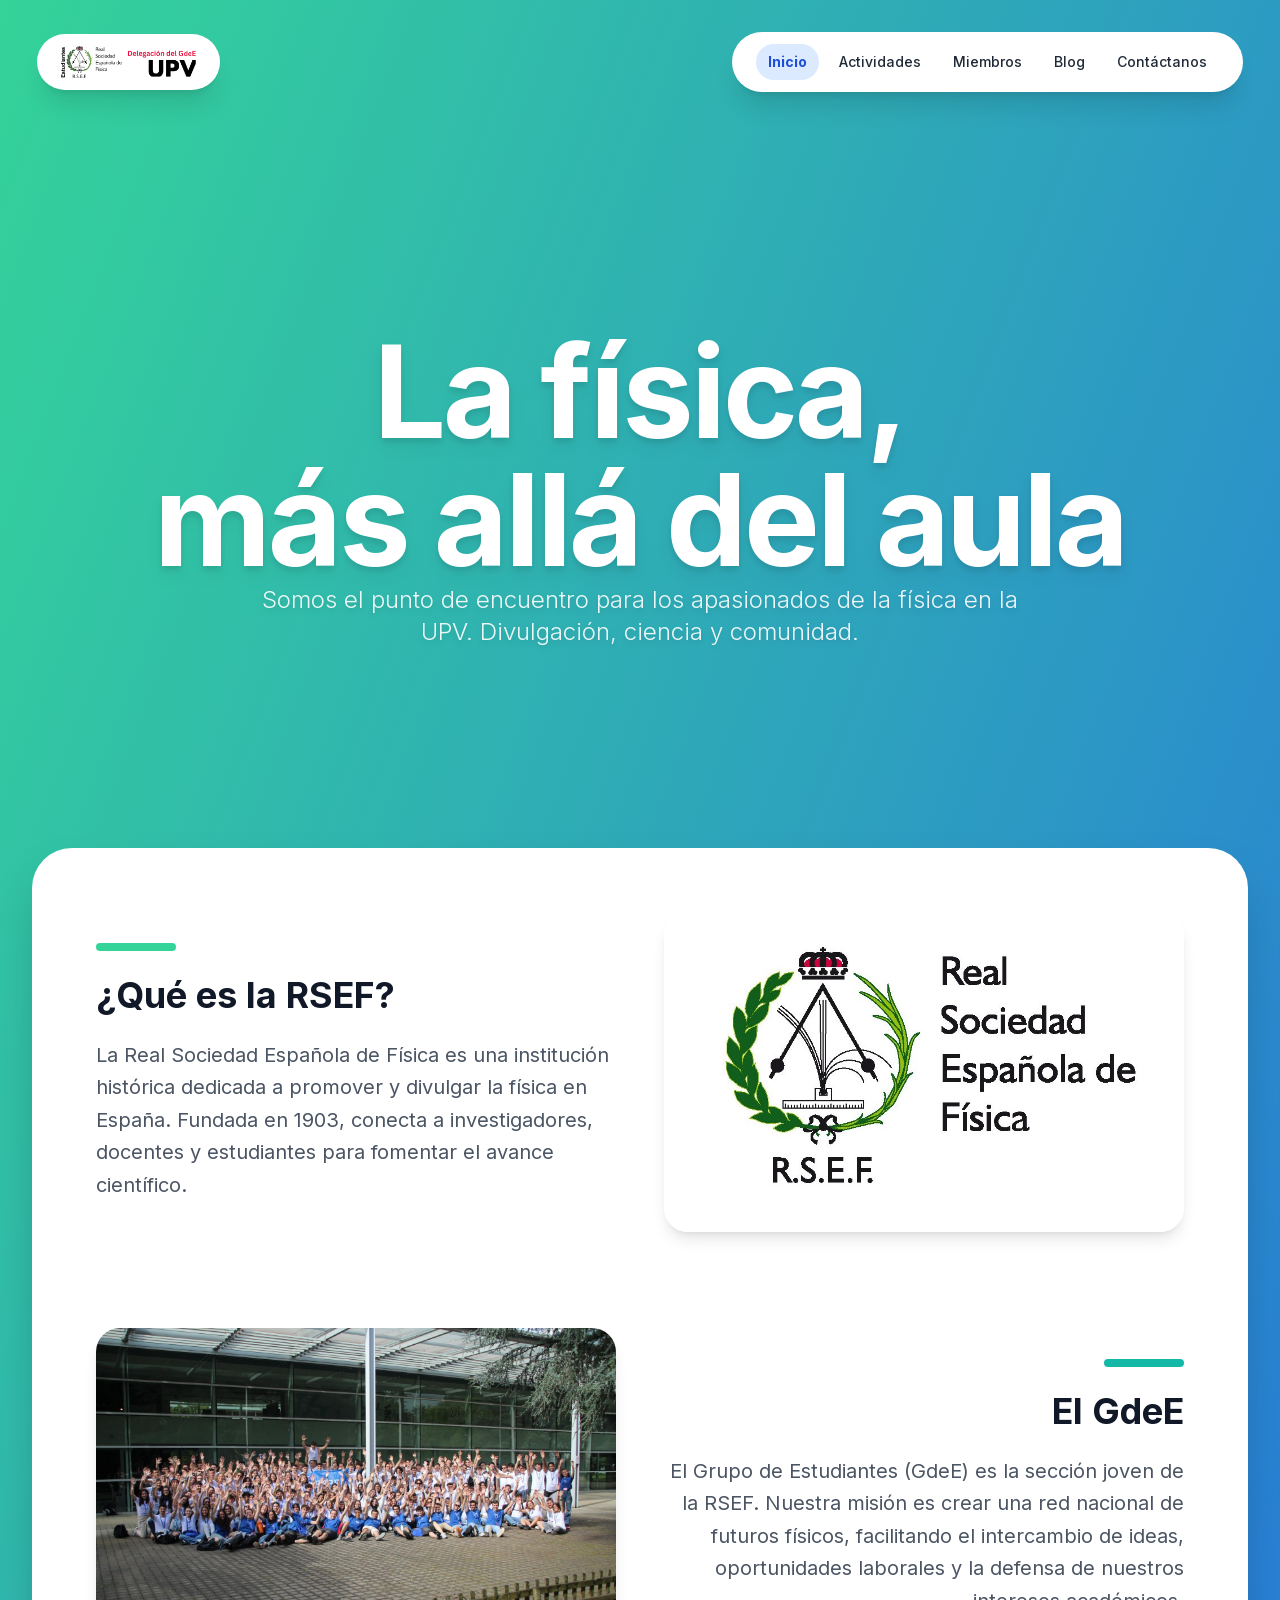
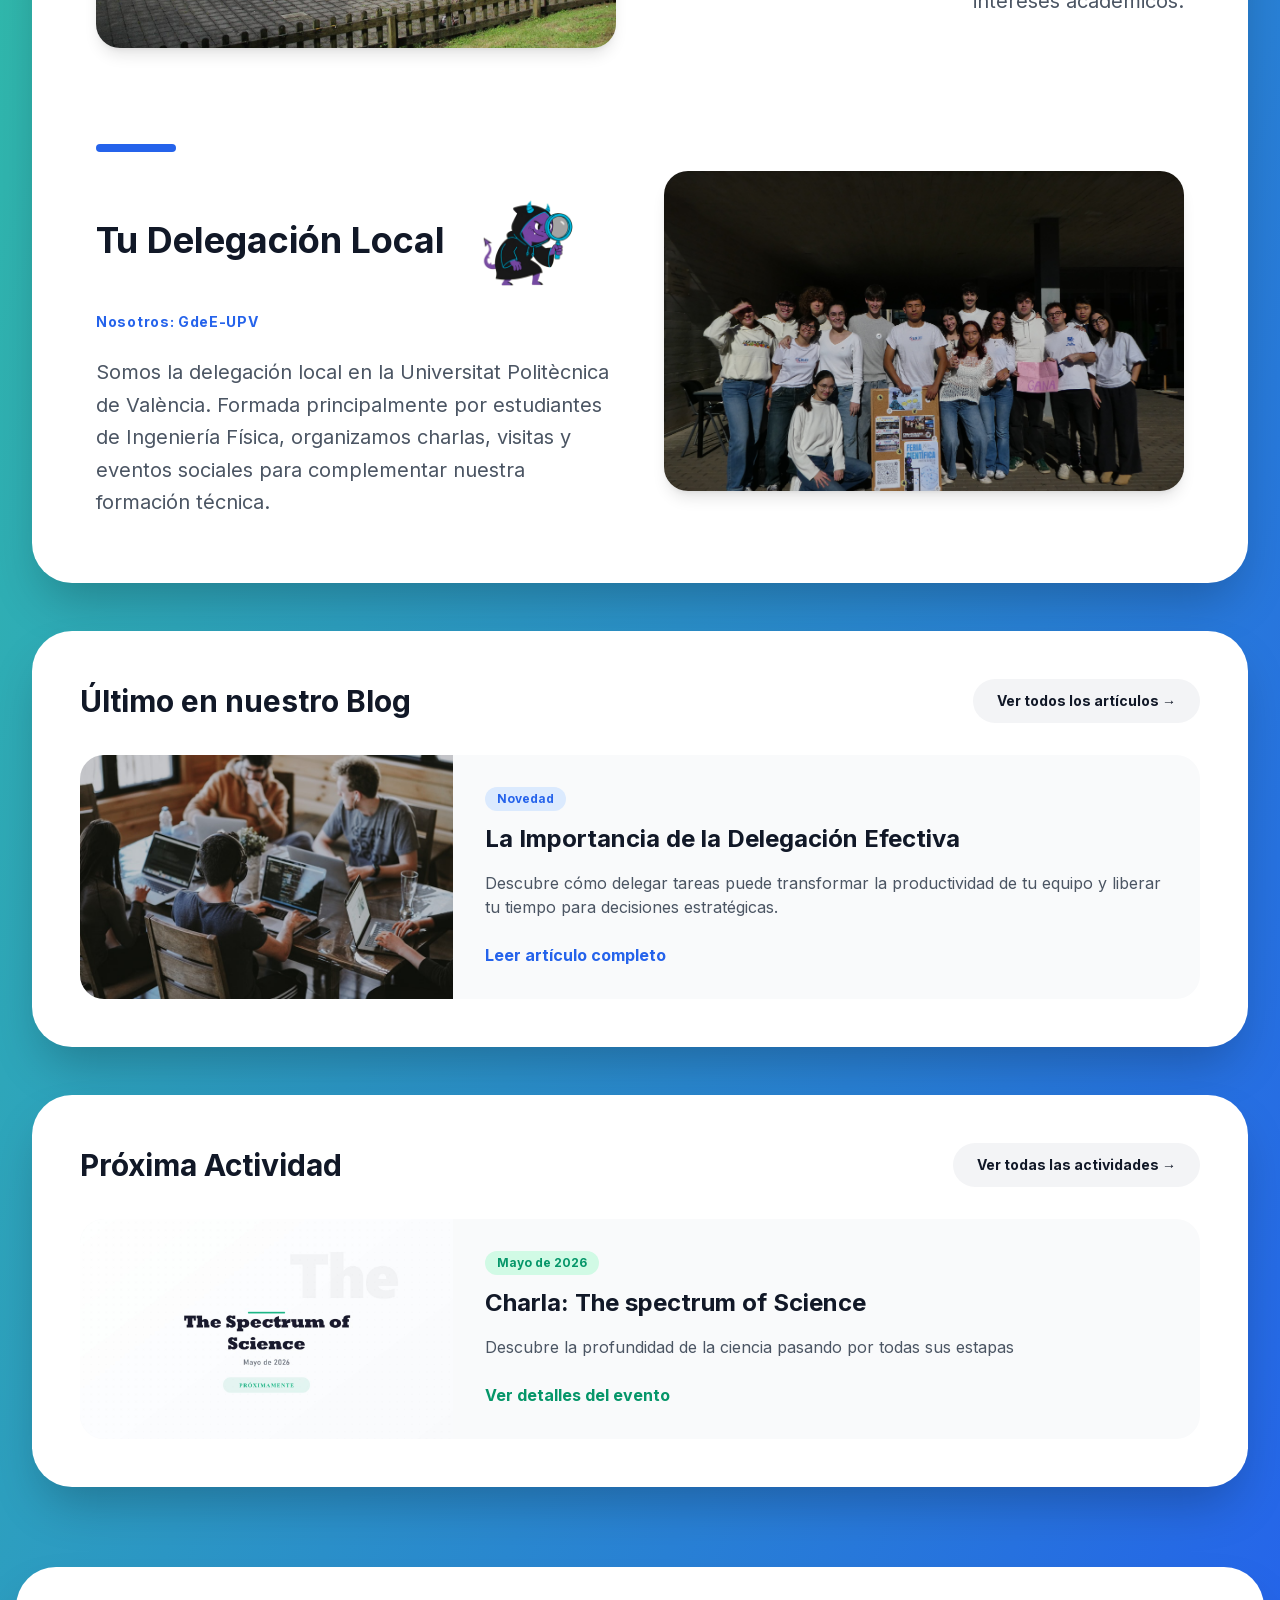
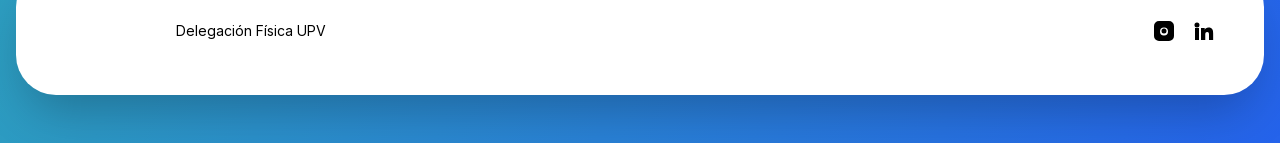
==== commit ce6ced5d: "fix: remove Next.js JavaScript to fix GitHub Pages navigation - Remove all Next.js script tags and R" ====
--- a/index.html
+++ b/index.html
@@ -1 +1,76 @@
-<!DOCTYPE html><html lang="es"><head><meta charSet="utf-8"/><meta name="viewport" content="width=device-width, initial-scale=1"/><link rel="preload" as="image" href="/images/logo.png" fetchPriority="high"/><link rel="preload" as="image" href="/images/home/logo_RSEF.jpg" fetchPriority="high"/><link rel="stylesheet" href="/_next/static/css/4289b209d06cdaaa.css" data-precedence="next"/><link rel="preload" as="script" fetchPriority="low" href="/_next/static/chunks/webpack-cee090d60870691d.js"/><script src="/_next/static/chunks/fd9d1056-23bdddb1df3a91c8.js" async=""></script><script src="/_next/static/chunks/23-1ac2e9991284a592.js" async=""></script><script src="/_next/static/chunks/main-app-9b4840a6c1b99086.js" async=""></script><script src="/_next/static/chunks/173-2889ddf6b992a83b.js" async=""></script><script src="/_next/static/chunks/app/page-9c43208a8b3fb07c.js" async=""></script><script src="/_next/static/chunks/661-158147bfd51ab448.js" async=""></script><script src="/_next/static/chunks/app/layout-9748ddd3ead5ca6b.js" async=""></script><script src="/_next/static/chunks/polyfills-78c92fac7aa8fdd8.js" noModule=""></script></head><body class="__className_f367f3 min-h-screen w-full bg-gradient-to-br from-emerald-400 to-blue-600 text-white"><header class="fixed top-8 left-0 right-0 z-50 flex justify-center px-4 pointer-events-none"><div class="flex items-center relative transition-all duration-75 ease-out pointer-events-auto" style="background-color:rgba(255, 255, 255, 0);backdrop-filter:blur(0px);box-shadow:none;border-radius:9999px;padding:0rem 0rem"><div class="flex items-center px-6 py-3 rounded-full transition-all duration-75" style="background-color:rgba(255, 255, 255, 1);box-shadow:0 20px 25px -5px rgb(0 0 0 / 0.1), 0 8px 10px -6px rgb(0 0 0 / 0.1)"><a class="flex items-center gap-2 hover:opacity-80 transition-opacity" href="/"><img alt="Logo" fetchPriority="high" width="135" height="32" decoding="async" data-nimg="1" class="h-8 w-auto object-contain" style="color:transparent" src="/images/logo.png"/></a></div><div style="width:40vw;height:1px"></div><nav class="hidden sm:flex items-center gap-1 sm:gap-2 text-sm font-medium text-gray-800 px-6 py-3 rounded-full transition-all duration-75" style="background-color:rgba(255, 255, 255, 1);box-shadow:0 20px 25px -5px rgb(0 0 0 / 0.1), 0 8px 10px -6px rgb(0 0 0 / 0.1)"><a class="px-3 py-2 rounded-full transition-all duration-300 bg-blue-100 text-blue-700 font-bold" href="/">Inicio</a><a class="px-3 py-2 rounded-full transition-all duration-300 hover:bg-gray-100 hover:text-blue-600" href="/actividades">Actividades</a><a class="px-3 py-2 rounded-full transition-all duration-300 hover:bg-gray-100 hover:text-blue-600" href="/sobre-nosotros">Miembros</a><a class="px-3 py-2 rounded-full transition-all duration-300 hover:bg-gray-100 hover:text-blue-600" href="/blog">Blog</a><a class="px-3 py-2 rounded-full transition-all duration-300 hover:bg-gray-100 hover:text-blue-600" href="/contactanos">Contáctanos</a></nav><div class="sm:hidden ml-2"><button aria-label="Abrir menú" aria-expanded="false" class="p-2 rounded-full bg-white bg-opacity-90 shadow-sm text-gray-800 focus:outline-none focus:ring-2 focus:ring-blue-500"><svg xmlns="http://www.w3.org/2000/svg" class="h-5 w-5" fill="none" viewBox="0 0 24 24" stroke="currentColor" stroke-width="2" aria-hidden="true"><path stroke-linecap="round" stroke-linejoin="round" d="M4 6h16M4 12h16M4 18h16"></path></svg></button></div></div></header><main class="min-h-screen pt-32 px-4"><div class="container mx-auto pb-20"><div class="flex min-h-[80vh] flex-col items-center justify-center text-center"><h1 class="max-w-6xl text-6xl font-bold tracking-tight text-white md:text-8xl lg:text-9xl leading-tight drop-shadow-lg">La física, <br/>más allá del aula</h1><p class="max-w-3xl text-xl md:text-2xl text-white/90 font-light leading-relaxed drop-shadow-md">Somos el punto de encuentro para los apasionados de la física en la UPV. Divulgación, ciencia y comunidad.</p></div><div class="mx-4 rounded-[2.5rem] bg-white p-8 shadow-2xl lg:p-16 mb-12"><div class="flex flex-col gap-24"><div class="flex flex-col md:flex-row items-center gap-12"><div class="flex-1 text-left"><div class="h-2 w-20 bg-emerald-400 rounded-full mb-6"></div><h2 class="text-4xl font-bold text-gray-900 mb-6">¿Qué es la RSEF?</h2><p class="text-gray-600 leading-relaxed text-xl">La Real Sociedad Española de Física es una institución histórica dedicada a promover y divulgar la física en España. Fundada en 1903, conecta a investigadores, docentes y estudiantes para fomentar el avance científico.</p></div><div class="flex-1 w-full"><div class="relative h-64 md:h-80 w-full overflow-hidden rounded-3xl shadow-lg transform transition-transform hover:scale-[1.02] duration-500"><img alt="RSEF Física" fetchPriority="high" decoding="async" data-nimg="fill" class="object-contain bg-white" style="position:absolute;height:100%;width:100%;left:0;top:0;right:0;bottom:0;color:transparent" src="/images/home/logo_RSEF.jpg"/></div></div></div><div class="flex flex-col md:flex-row items-center gap-12"><div class="flex-1 w-full order-2 md:order-1"><div class="relative h-64 md:h-80 w-full overflow-hidden rounded-3xl shadow-lg transform transition-transform hover:scale-[1.02] duration-500"><img alt="Grupo de Estudiantes" loading="lazy" decoding="async" data-nimg="fill" class="object-cover" style="position:absolute;height:100%;width:100%;left:0;top:0;right:0;bottom:0;color:transparent" src="/images/home/ENEF25.jpeg"/></div></div><div class="flex-1 text-right order-1 md:order-2 flex flex-col items-end"><div class="h-2 w-20 bg-teal-500 rounded-full mb-6"></div><h2 class="text-4xl font-bold text-gray-900 mb-6">El GdeE</h2><p class="text-gray-600 leading-relaxed text-xl">El Grupo de Estudiantes (GdeE) es la sección joven de la RSEF. Nuestra misión es crear una red nacional de futuros físicos, facilitando el intercambio de ideas, oportunidades laborales y la defensa de nuestros intereses académicos.</p></div></div><div class="flex flex-col md:flex-row items-center gap-12"><div class="flex-1 text-left"><div class="h-2 w-20 bg-blue-600 rounded-full mb-6"></div><div class="mb-6"><div class="flex items-center gap-4"><h2 class="text-4xl font-bold text-gray-900">Tu Delegación Local</h2><img alt="Mascota Maxwell" loading="lazy" width="128" height="128" decoding="async" data-nimg="1" class="h-32 w-auto object-contain animate-bounce" style="color:transparent" src="/images/home/d.maxwell_01.png"/></div><p class="text-sm font-bold text-blue-600 tracking-wider mt-2">Nosotros: GdeE-UPV</p></div><p class="text-gray-600 leading-relaxed text-xl">Somos la delegación local en la Universitat Politècnica de València. Formada principalmente por estudiantes de Ingeniería Física, organizamos charlas, visitas y eventos sociales para complementar nuestra formación técnica.</p></div><div class="flex-1 w-full"><div class="relative h-64 md:h-80 w-full overflow-hidden rounded-3xl shadow-lg transform transition-transform hover:scale-[1.02] duration-500"><img alt="Delegación UPV" loading="lazy" decoding="async" data-nimg="fill" class="object-cover" style="position:absolute;height:100%;width:100%;left:0;top:0;right:0;bottom:0;color:transparent" src="/images/home/DELE.jpg"/></div></div></div></div></div><div class="mx-4 rounded-[2.5rem] bg-white p-8 shadow-2xl lg:p-12 mb-12"><div class="flex flex-col md:flex-row items-center justify-between gap-8 mb-8"><h2 class="text-3xl font-bold text-gray-900">Último en nuestro Blog</h2><a href="/blog" class="rounded-full bg-gray-100 px-6 py-3 text-sm font-bold text-gray-900 transition-all hover:bg-blue-100 hover:text-blue-700">Ver todos los artículos →</a></div><div class="group relative overflow-hidden rounded-3xl bg-gray-50 transition-all hover:shadow-lg"><div class="flex flex-col md:flex-row"><div class="relative h-64 md:h-auto md:w-1/3 overflow-hidden"><img alt="Delegación Efectiva" loading="lazy" decoding="async" data-nimg="fill" class="object-cover transition-transform duration-500 group-hover:scale-105" style="position:absolute;height:100%;width:100%;left:0;top:0;right:0;bottom:0;color:transparent" src="/images/blog/delegacion.jpg"/></div><div class="flex flex-col justify-center p-8 md:w-2/3"><span class="mb-3 w-fit rounded-full bg-blue-100 px-3 py-1 text-xs font-bold text-blue-600">Novedad</span><h3 class="mb-4 text-2xl font-bold text-gray-900">La Importancia de la Delegación Efectiva</h3><p class="mb-6 text-gray-600 line-clamp-2">Descubre cómo delegar tareas puede transformar la productividad de tu equipo y liberar tu tiempo para decisiones estratégicas.</p><a href="/blog" class="font-bold text-blue-600 hover:text-blue-800">Leer artículo completo</a></div></div></div></div><div class="mx-4 rounded-[2.5rem] bg-white p-8 shadow-2xl lg:p-12"><div class="flex flex-col md:flex-row items-center justify-between gap-8 mb-8"><h2 class="text-3xl font-bold text-gray-900">Próxima Actividad</h2><a href="/actividades" class="rounded-full bg-gray-100 px-6 py-3 text-sm font-bold text-gray-900 transition-all hover:bg-emerald-100 hover:text-emerald-700">Ver todas las actividades →</a></div><div class="group relative overflow-hidden rounded-3xl bg-gray-50 transition-all hover:shadow-lg"><div class="flex flex-col md:flex-row"><div class="relative h-64 md:h-auto md:w-1/3 overflow-hidden"><img alt="Charla: The spectrum of Science" loading="lazy" decoding="async" data-nimg="fill" class="object-cover transition-transform duration-500 group-hover:scale-105" style="position:absolute;height:100%;width:100%;left:0;top:0;right:0;bottom:0;color:transparent" src="/images/activities/SPECTRUM.jpg"/></div><div class="flex flex-col justify-center p-8 md:w-2/3"><span class="mb-3 w-fit rounded-full bg-emerald-100 px-3 py-1 text-xs font-bold text-emerald-600">Mayo de 2026</span><h3 class="mb-4 text-2xl font-bold text-gray-900">Charla: The spectrum of Science</h3><p class="mb-6 text-gray-600 line-clamp-2">Descubre la profundidad de la ciencia pasando por todas sus estapas</p><a href="/actividades" class="font-bold text-emerald-600 hover:text-emerald-800">Ver detalles del evento</a></div></div></div></div></div></main><footer class="mb-12"><div class="mx-4 rounded-[2.5rem] bg-white p-4 shadow-2xl"><div class="max-w-6xl mx-auto flex items-center justify-between"><div class="flex items-center gap-4"><div class="relative h-24 w-24"><img alt="Logo Delegación" loading="lazy" decoding="async" data-nimg="fill" class="object-contain" style="position:absolute;height:100%;width:100%;left:0;top:0;right:0;bottom:0;color:transparent" src="/images/footer/pegatina.jpeg"/></div><span class="text-sm text-black">Delegación Física UPV</span></div><div class="flex space-x-4"><a href="https://www.instagram.com/estudiantesrsef_upv/" target="_blank" rel="noopener noreferrer" aria-label="Instagram" class="text-black hover:text-pink-600"><svg class="text-black" width="24" height="24" viewBox="0 0 24 24" fill="currentColor" aria-hidden="true"><path d="M7 2h10a5 5 0 0 1 5 5v10a5 5 0 0 1-5 5H7a5 5 0 0 1-5-5V7a5 5 0 0 1 5-5zm5 6.5a4 4 0 1 0 0 8 4 4 0 0 0 0-8zm5.5-.75a1.25 1.25 0 1 1 0 2.5 1.25 1.25 0 0 1 0-2.5zM12 9.5a2.5 2.5 0 1 1 0 5 2.5 2.5 0 0 1 0-5z"></path></svg></a><a href="https://www.linkedin.com/company/grupo-de-estudiantes-rsef/" target="_blank" rel="noopener noreferrer" aria-label="LinkedIn" class="text-black hover:text-blue-600"><svg class="text-black" width="24" height="24" viewBox="0 0 24 24" fill="currentColor" aria-hidden="true"><path d="M4.98 3.5a2.5 2.5 0 1 1 0 5 2.5 2.5 0 0 1 0-5zM3 9h4v12H3zM9 9h3.7v1.65h.05c.52-.99 1.8-2.03 3.7-2.03 3.95 0 4.7 2.6 4.7 5.98V21H17v-5.2c0-1.24-.02-2.84-1.73-2.84-1.74 0-2.01 1.36-2.01 2.76V21H9z"></path></svg></a></div></div></div></footer><script src="/_next/static/chunks/webpack-cee090d60870691d.js" async=""></script><script>(self.__next_f=self.__next_f||[]).push([0]);self.__next_f.push([2,null])</script><script>self.__next_f.push([1,"1:HL[\"/_next/static/css/4289b209d06cdaaa.css\",\"style\"]\n"])</script><script>self.__next_f.push([1,"2:I[5751,[],\"\"]\n4:I[6513,[],\"ClientPageRoot\"]\n5:I[4114,[\"173\",\"static/chunks/173-2889ddf6b992a83b.js\",\"931\",\"static/chunks/app/page-9c43208a8b3fb07c.js\"],\"default\"]\n6:I[3454,[\"173\",\"static/chunks/173-2889ddf6b992a83b.js\",\"661\",\"static/chunks/661-158147bfd51ab448.js\",\"185\",\"static/chunks/app/layout-9748ddd3ead5ca6b.js\"],\"default\"]\n7:I[9275,[],\"\"]\n8:I[1343,[],\"\"]\nb:I[6130,[],\"\"]\n9:{}\nc:[]\n0:[[[\"$\",\"link\",\"0\",{\"rel\":\"stylesheet\",\"href\":\"/_next/static/css/4289b209d06cdaaa.css\",\"precedence\":\"next\",\"crossOrigin\":\"$undefined\"}]],[\"$\",\"$L2\",null,{\"buildId\":\"eVuk3gcsabJl8mLJgGvTl\",\"assetPrefix\":\"\",\"initialCanonicalUrl\":\"/\",\"initialTree\":[\"\",{\"children\":[\"__PAGE__\",{}]},\"$undefined\",\"$undefined\",true],\"initialSeedData\":[\"\",{\"children\":[\"__PAGE__\",{},[[\"$L3\",[\"$\",\"$L4\",null,{\"props\":{\"params\":{},\"searchParams\":{}},\"Component\":\"$5\"}]],null],null]},[[\"$\",\"$L6\",null,{\"children\":[\"$\",\"$L7\",null,{\"parallelRouterKey\":\"children\",\"segmentPath\":[\"children\"],\"error\":\"$undefined\",\"errorStyles\":\"$undefined\",\"errorScripts\":\"$undefined\",\"template\":[\"$\",\"$L8\",null,{}],\"templateStyles\":\"$undefined\",\"templateScripts\":\"$undefined\",\"notFound\":[[\"$\",\"title\",null,{\"children\":\"404: This page could not be found.\"}],[\"$\",\"div\",null,{\"style\":{\"fontFamily\":\"system-ui,\\\"Segoe UI\\\",Roboto,Helvetica,Arial,sans-serif,\\\"Apple Color Emoji\\\",\\\"Segoe UI Emoji\\\"\",\"height\":\"100vh\",\"textAlign\":\"center\",\"display\":\"flex\",\"flexDirection\":\"column\",\"alignItems\":\"center\",\"justifyContent\":\"center\"},\"children\":[\"$\",\"div\",null,{\"children\":[[\"$\",\"style\",null,{\"dangerouslySetInnerHTML\":{\"__html\":\"body{color:#000;background:#fff;margin:0}.next-error-h1{border-right:1px solid rgba(0,0,0,.3)}@media (prefers-color-scheme:dark){body{color:#fff;background:#000}.next-error-h1{border-right:1px solid rgba(255,255,255,.3)}}\"}}],[\"$\",\"h1\",null,{\"className\":\"next-error-h1\",\"style\":{\"display\":\"inline-block\",\"margin\":\"0 20px 0 0\",\"padding\":\"0 23px 0 0\",\"fontSize\":24,\"fontWeight\":500,\"verticalAlign\":\"top\",\"lineHeight\":\"49px\"},\"children\":\"404\"}],[\"$\",\"div\",null,{\"style\":{\"display\":\"inli"])</script><script>self.__next_f.push([1,"ne-block\"},\"children\":[\"$\",\"h2\",null,{\"style\":{\"fontSize\":14,\"fontWeight\":400,\"lineHeight\":\"49px\",\"margin\":0},\"children\":\"This page could not be found.\"}]}]]}]}]],\"notFoundStyles\":[],\"styles\":null}],\"params\":\"$9\"}],null],null],\"couldBeIntercepted\":false,\"initialHead\":[false,\"$La\"],\"globalErrorComponent\":\"$b\",\"missingSlots\":\"$Wc\"}]]\n"])</script><script>self.__next_f.push([1,"a:[[\"$\",\"meta\",\"0\",{\"name\":\"viewport\",\"content\":\"width=device-width, initial-scale=1\"}],[\"$\",\"meta\",\"1\",{\"charSet\":\"utf-8\"}]]\n3:null\n"])</script></body></html>+﻿<!DOCTYPE html><html lang="es"><head><meta charSet="utf-8"/><meta name="viewport" content="width=device-width, initial-scale=1"/><link rel="preload" as="image" href="./images/logo.png" fetchPriority="high"/><link rel="preload" as="image" href="./images/home/logo_RSEF.jpg" fetchPriority="high"/><link rel="stylesheet" href="./_next/static/css/4289b209d06cdaaa.css" data-precedence="next"/></head><body class="__className_f367f3 min-h-screen w-full bg-gradient-to-br from-emerald-400 to-blue-600 text-white"><header class="fixed top-8 left-0 right-0 z-50 flex justify-center px-4 pointer-events-none"><div class="flex items-center relative transition-all duration-75 ease-out pointer-events-auto" style="background-color:rgba(255, 255, 255, 0);backdrop-filter:blur(0px);box-shadow:none;border-radius:9999px;padding:0rem 0rem"><div class="flex items-center px-6 py-3 rounded-full transition-all duration-75" style="background-color:rgba(255, 255, 255, 1);box-shadow:0 20px 25px -5px rgb(0 0 0 / 0.1), 0 8px 10px -6px rgb(0 0 0 / 0.1)"><a class="flex items-center gap-2 hover:opacity-80 transition-opacity" href="./index.html"><img alt="Logo" fetchPriority="high" width="135" height="32" decoding="async" data-nimg="1" class="h-8 w-auto object-contain" style="color:transparent" src="./images/logo.png"/></a></div><div style="width:40vw;height:1px"></div><nav class="hidden sm:flex items-center gap-1 sm:gap-2 text-sm font-medium text-gray-800 px-6 py-3 rounded-full transition-all duration-75" style="background-color:rgba(255, 255, 255, 1);box-shadow:0 20px 25px -5px rgb(0 0 0 / 0.1), 0 8px 10px -6px rgb(0 0 0 / 0.1)"><a class="px-3 py-2 rounded-full transition-all duration-300 bg-blue-100 text-blue-700 font-bold" href="./index.html">Inicio</a><a class="px-3 py-2 rounded-full transition-all duration-300 hover:bg-gray-100 hover:text-blue-600" href="./actividades.html">Actividades</a><a class="px-3 py-2 rounded-full transition-all duration-300 hover:bg-gray-100 hover:text-blue-600" href="./sobre-nosotros.html">Miembros</a><a class="px-3 py-2 rounded-full transition-all duration-300 hover:bg-gray-100 hover:text-blue-600" href="./blog.html">Blog</a><a class="px-3 py-2 rounded-full transition-all duration-300 hover:bg-gray-100 hover:text-blue-600" href="./contactanos.html">Contáctanos</a></nav><div class="sm:hidden ml-2"><button aria-label="Abrir menú" aria-expanded="false" class="p-2 rounded-full bg-white bg-opacity-90 shadow-sm text-gray-800 focus:outline-none focus:ring-2 focus:ring-blue-500"><svg xmlns="http://www.w3.org/2000/svg" class="h-5 w-5" fill="none" viewBox="0 0 24 24" stroke="currentColor" stroke-width="2" aria-hidden="true"><path stroke-linecap="round" stroke-linejoin="round" d="M4 6h16M4 12h16M4 18h16"></path></svg></button></div></div></header><main class="min-h-screen pt-32 px-4"><div class="container mx-auto pb-20"><div class="flex min-h-[80vh] flex-col items-center justify-center text-center"><h1 class="max-w-6xl text-6xl font-bold tracking-tight text-white md:text-8xl lg:text-9xl leading-tight drop-shadow-lg">La física, <br/>más allá del aula</h1><p class="max-w-3xl text-xl md:text-2xl text-white/90 font-light leading-relaxed drop-shadow-md">Somos el punto de encuentro para los apasionados de la física en la UPV. Divulgación, ciencia y comunidad.</p></div><div class="mx-4 rounded-[2.5rem] bg-white p-8 shadow-2xl lg:p-16 mb-12"><div class="flex flex-col gap-24"><div class="flex flex-col md:flex-row items-center gap-12"><div class="flex-1 text-left"><div class="h-2 w-20 bg-emerald-400 rounded-full mb-6"></div><h2 class="text-4xl font-bold text-gray-900 mb-6">¿Qué es la RSEF?</h2><p class="text-gray-600 leading-relaxed text-xl">La Real Sociedad Española de Física es una institución histórica dedicada a promover y divulgar la física en España. Fundada en 1903, conecta a investigadores, docentes y estudiantes para fomentar el avance científico.</p></div><div class="flex-1 w-full"><div class="relative h-64 md:h-80 w-full overflow-hidden rounded-3xl shadow-lg transform transition-transform hover:scale-[1.02] duration-500"><img alt="RSEF Física" fetchPriority="high" decoding="async" data-nimg="fill" class="object-contain bg-white" style="position:absolute;height:100%;width:100%;left:0;top:0;right:0;bottom:0;color:transparent" src="./images/home/logo_RSEF.jpg"/></div></div></div><div class="flex flex-col md:flex-row items-center gap-12"><div class="flex-1 w-full order-2 md:order-1"><div class="relative h-64 md:h-80 w-full overflow-hidden rounded-3xl shadow-lg transform transition-transform hover:scale-[1.02] duration-500"><img alt="Grupo de Estudiantes" loading="lazy" decoding="async" data-nimg="fill" class="object-cover" style="position:absolute;height:100%;width:100%;left:0;top:0;right:0;bottom:0;color:transparent" src="./images/home/ENEF25.jpeg"/></div></div><div class="flex-1 text-right order-1 md:order-2 flex flex-col items-end"><div class="h-2 w-20 bg-teal-500 rounded-full mb-6"></div><h2 class="text-4xl font-bold text-gray-900 mb-6">El GdeE</h2><p class="text-gray-600 leading-relaxed text-xl">El Grupo de Estudiantes (GdeE) es la sección joven de la RSEF. Nuestra misión es crear una red nacional de futuros físicos, facilitando el intercambio de ideas, oportunidades laborales y la defensa de nuestros intereses académicos.</p></div></div><div class="flex flex-col md:flex-row items-center gap-12"><div class="flex-1 text-left"><div class="h-2 w-20 bg-blue-600 rounded-full mb-6"></div><div class="mb-6"><div class="flex items-center gap-4"><h2 class="text-4xl font-bold text-gray-900">Tu Delegación Local</h2><img alt="Mascota Maxwell" loading="lazy" width="128" height="128" decoding="async" data-nimg="1" class="h-32 w-auto object-contain animate-bounce" style="color:transparent" src="./images/home/d.maxwell_01.png"/></div><p class="text-sm font-bold text-blue-600 tracking-wider mt-2">Nosotros: GdeE-UPV</p></div><p class="text-gray-600 leading-relaxed text-xl">Somos la delegación local en la Universitat Politècnica de València. Formada principalmente por estudiantes de Ingeniería Física, organizamos charlas, visitas y eventos sociales para complementar nuestra formación técnica.</p></div><div class="flex-1 w-full"><div class="relative h-64 md:h-80 w-full overflow-hidden rounded-3xl shadow-lg transform transition-transform hover:scale-[1.02] duration-500"><img alt="Delegación UPV" loading="lazy" decoding="async" data-nimg="fill" class="object-cover" style="position:absolute;height:100%;width:100%;left:0;top:0;right:0;bottom:0;color:transparent" src="./images/home/DELE.jpg"/></div></div></div></div></div><div class="mx-4 rounded-[2.5rem] bg-white p-8 shadow-2xl lg:p-12 mb-12"><div class="flex flex-col md:flex-row items-center justify-between gap-8 mb-8"><h2 class="text-3xl font-bold text-gray-900">Último en nuestro Blog</h2><a href="./blog.html" class="rounded-full bg-gray-100 px-6 py-3 text-sm font-bold text-gray-900 transition-all hover:bg-blue-100 hover:text-blue-700">Ver todos los artículos →</a></div><div class="group relative overflow-hidden rounded-3xl bg-gray-50 transition-all hover:shadow-lg"><div class="flex flex-col md:flex-row"><div class="relative h-64 md:h-auto md:w-1/3 overflow-hidden"><img alt="Delegación Efectiva" loading="lazy" decoding="async" data-nimg="fill" class="object-cover transition-transform duration-500 group-hover:scale-105" style="position:absolute;height:100%;width:100%;left:0;top:0;right:0;bottom:0;color:transparent" src="./images/blog/delegacion.jpg"/></div><div class="flex flex-col justify-center p-8 md:w-2/3"><span class="mb-3 w-fit rounded-full bg-blue-100 px-3 py-1 text-xs font-bold text-blue-600">Novedad</span><h3 class="mb-4 text-2xl font-bold text-gray-900">La Importancia de la Delegación Efectiva</h3><p class="mb-6 text-gray-600 line-clamp-2">Descubre cómo delegar tareas puede transformar la productividad de tu equipo y liberar tu tiempo para decisiones estratégicas.</p><a href="./blog.html" class="font-bold text-blue-600 hover:text-blue-800">Leer artículo completo</a></div></div></div></div><div class="mx-4 rounded-[2.5rem] bg-white p-8 shadow-2xl lg:p-12"><div class="flex flex-col md:flex-row items-center justify-between gap-8 mb-8"><h2 class="text-3xl font-bold text-gray-900">Próxima Actividad</h2><a href="./actividades.html" class="rounded-full bg-gray-100 px-6 py-3 text-sm font-bold text-gray-900 transition-all hover:bg-emerald-100 hover:text-emerald-700">Ver todas las actividades →</a></div><div class="group relative overflow-hidden rounded-3xl bg-gray-50 transition-all hover:shadow-lg"><div class="flex flex-col md:flex-row"><div class="relative h-64 md:h-auto md:w-1/3 overflow-hidden"><img alt="Charla: The spectrum of Science" loading="lazy" decoding="async" data-nimg="fill" class="object-cover transition-transform duration-500 group-hover:scale-105" style="position:absolute;height:100%;width:100%;left:0;top:0;right:0;bottom:0;color:transparent" src="./images/activities/SPECTRUM.jpg"/></div><div class="flex flex-col justify-center p-8 md:w-2/3"><span class="mb-3 w-fit rounded-full bg-emerald-100 px-3 py-1 text-xs font-bold text-emerald-600">Mayo de 2026</span><h3 class="mb-4 text-2xl font-bold text-gray-900">Charla: The spectrum of Science</h3><p class="mb-6 text-gray-600 line-clamp-2">Descubre la profundidad de la ciencia pasando por todas sus estapas</p><a href="./actividades.html" class="font-bold text-emerald-600 hover:text-emerald-800">Ver detalles del evento</a></div></div></div></div></div></main><footer class="mb-12"><div class="mx-4 rounded-[2.5rem] bg-white p-4 shadow-2xl"><div class="max-w-6xl mx-auto flex items-center justify-between"><div class="flex items-center gap-4"><div class="relative h-24 w-24"><img alt="Logo Delegación" loading="lazy" decoding="async" data-nimg="fill" class="object-contain" style="position:absolute;height:100%;width:100%;left:0;top:0;right:0;bottom:0;color:transparent" src="./images/footer/pegatina.jpeg"/></div><span class="text-sm text-black">Delegación Física UPV</span></div><div class="flex space-x-4"><a href="https://www.instagram.com/estudiantesrsef_upv/" target="_blank" rel="noopener noreferrer" aria-label="Instagram" class="text-black hover:text-pink-600"><svg class="text-black" width="24" height="24" viewBox="0 0 24 24" fill="currentColor" aria-hidden="true"><path d="M7 2h10a5 5 0 0 1 5 5v10a5 5 0 0 1-5 5H7a5 5 0 0 1-5-5V7a5 5 0 0 1 5-5zm5 6.5a4 4 0 1 0 0 8 4 4 0 0 0 0-8zm5.5-.75a1.25 1.25 0 1 1 0 2.5 1.25 1.25 0 0 1 0-2.5zM12 9.5a2.5 2.5 0 1 1 0 5 2.5 2.5 0 0 1 0-5z"></path></svg></a><a href="https://www.linkedin.com/company/grupo-de-estudiantes-rsef/" target="_blank" rel="noopener noreferrer" aria-label="LinkedIn" class="text-black hover:text-blue-600"><svg class="text-black" width="24" height="24" viewBox="0 0 24 24" fill="currentColor" aria-hidden="true"><path d="M4.98 3.5a2.5 2.5 0 1 1 0 5 2.5 2.5 0 0 1 0-5zM3 9h4v12H3zM9 9h3.7v1.65h.05c.52-.99 1.8-2.03 3.7-2.03 3.95 0 4.7 2.6 4.7 5.98V21H17v-5.2c0-1.24-.02-2.84-1.73-2.84-1.74 0-2.01 1.36-2.01 2.76V21H9z"></path></svg></a></div></div></div></footer><script>
+(function(){
+  // --- Mobile Menu Toggle ---
+  var menuBtn = document.querySelector('button[aria-label="Abrir menÃº"]');
+  var nav = document.querySelector('header nav');
+  if(menuBtn && nav){
+    // Create mobile menu overlay
+    var mobileMenu = document.createElement('div');
+    mobileMenu.id = 'mobile-menu';
+    mobileMenu.style.cssText = 'display:none;position:fixed;top:0;left:0;right:0;bottom:0;z-index:100;background:rgba(0,0,0,0.5);backdrop-filter:blur(8px);';
+    var menuInner = document.createElement('div');
+    menuInner.style.cssText = 'position:absolute;top:50%;left:50%;transform:translate(-50%,-50%);background:white;border-radius:1.5rem;padding:2rem;min-width:280px;box-shadow:0 25px 50px -12px rgba(0,0,0,.25);';
+    // Copy nav links into mobile menu
+    var links = nav.querySelectorAll('a');
+    links.forEach(function(a){
+      var link = a.cloneNode(true);
+      link.style.cssText = 'display:block;padding:0.75rem 1.5rem;margin:0.25rem 0;border-radius:9999px;text-align:center;font-size:1rem;color:#1f2937;text-decoration:none;transition:all 0.3s;';
+      if(a.classList.contains('bg-blue-100')){
+        link.style.backgroundColor = '#dbeafe';
+        link.style.color = '#1d4ed8';
+        link.style.fontWeight = 'bold';
+      }
+      link.addEventListener('mouseenter',function(){this.style.backgroundColor='#f3f4f6';});
+      link.addEventListener('mouseleave',function(){if(!a.classList.contains('bg-blue-100'))this.style.backgroundColor='';});
+      menuInner.appendChild(link);
+    });
+    // Close button
+    var closeBtn = document.createElement('button');
+    closeBtn.innerHTML = '&times;';
+    closeBtn.style.cssText = 'position:absolute;top:0.5rem;right:1rem;font-size:2rem;background:none;border:none;cursor:pointer;color:#6b7280;line-height:1;';
+    closeBtn.addEventListener('click',function(){mobileMenu.style.display='none';menuBtn.setAttribute('aria-expanded','false');});
+    menuInner.appendChild(closeBtn);
+    mobileMenu.appendChild(menuInner);
+    document.body.appendChild(mobileMenu);
+    mobileMenu.addEventListener('click',function(e){if(e.target===mobileMenu){mobileMenu.style.display='none';menuBtn.setAttribute('aria-expanded','false');}});
+    menuBtn.addEventListener('click',function(){
+      var expanded = menuBtn.getAttribute('aria-expanded')==='true';
+      mobileMenu.style.display = expanded ? 'none' : 'block';
+      menuBtn.setAttribute('aria-expanded', expanded ? 'false' : 'true');
+    });
+  }
+
+  // --- Scroll Header Effect ---
+  var headerWrapper = document.querySelector('header > div');
+  if(headerWrapper){
+    window.addEventListener('scroll',function(){
+      var scrollY = window.scrollY || window.pageYOffset;
+      if(scrollY > 50){
+        headerWrapper.style.backgroundColor = 'rgba(255,255,255,0.85)';
+        headerWrapper.style.backdropFilter = 'blur(12px)';
+        headerWrapper.style.boxShadow = '0 10px 15px -3px rgba(0,0,0,0.1)';
+        headerWrapper.style.borderRadius = '9999px';
+        headerWrapper.style.padding = '0.25rem 0.5rem';
+      } else {
+        headerWrapper.style.backgroundColor = 'rgba(255,255,255,0)';
+        headerWrapper.style.backdropFilter = 'blur(0px)';
+        headerWrapper.style.boxShadow = 'none';
+        headerWrapper.style.borderRadius = '9999px';
+        headerWrapper.style.padding = '0rem 0rem';
+      }
+    },{passive:true});
+  }
+
+  // --- Activity Card Modals ---
+  var activityCards = document.querySelectorAll('.group.cursor-pointer');
+  activityCards.forEach(function(card){
+    card.addEventListener('click', function(){
+      // The card already has all info visible, no modal needed for static site
+      // But we can add a subtle visual feedback
+      card.style.transform = 'scale(0.98)';
+      setTimeout(function(){ card.style.transform = ''; }, 150);
+    });
+  });
+})();
+</script>
+</body></html>
--- a/_next/static/css/4289b209d06cdaaa.css
+++ b/_next/static/css/4289b209d06cdaaa.css
@@ -1,3 +1,3 @@
-*,:after,:before{--tw-border-spacing-x:0;--tw-border-spacing-y:0;--tw-translate-x:0;--tw-translate-y:0;--tw-rotate:0;--tw-skew-x:0;--tw-skew-y:0;--tw-scale-x:1;--tw-scale-y:1;--tw-pan-x: ;--tw-pan-y: ;--tw-pinch-zoom: ;--tw-scroll-snap-strictness:proximity;--tw-gradient-from-position: ;--tw-gradient-via-position: ;--tw-gradient-to-position: ;--tw-ordinal: ;--tw-slashed-zero: ;--tw-numeric-figure: ;--tw-numeric-spacing: ;--tw-numeric-fraction: ;--tw-ring-inset: ;--tw-ring-offset-width:0px;--tw-ring-offset-color:#fff;--tw-ring-color:rgba(59,130,246,.5);--tw-ring-offset-shadow:0 0 #0000;--tw-ring-shadow:0 0 #0000;--tw-shadow:0 0 #0000;--tw-shadow-colored:0 0 #0000;--tw-blur: ;--tw-brightness: ;--tw-contrast: ;--tw-grayscale: ;--tw-hue-rotate: ;--tw-invert: ;--tw-saturate: ;--tw-sepia: ;--tw-drop-shadow: ;--tw-backdrop-blur: ;--tw-backdrop-brightness: ;--tw-backdrop-contrast: ;--tw-backdrop-grayscale: ;--tw-backdrop-hue-rotate: ;--tw-backdrop-invert: ;--tw-backdrop-opacity: ;--tw-backdrop-saturate: ;--tw-backdrop-sepia: ;--tw-contain-size: ;--tw-contain-layout: ;--tw-contain-paint: ;--tw-contain-style: }::backdrop{--tw-border-spacing-x:0;--tw-border-spacing-y:0;--tw-translate-x:0;--tw-translate-y:0;--tw-rotate:0;--tw-skew-x:0;--tw-skew-y:0;--tw-scale-x:1;--tw-scale-y:1;--tw-pan-x: ;--tw-pan-y: ;--tw-pinch-zoom: ;--tw-scroll-snap-strictness:proximity;--tw-gradient-from-position: ;--tw-gradient-via-position: ;--tw-gradient-to-position: ;--tw-ordinal: ;--tw-slashed-zero: ;--tw-numeric-figure: ;--tw-numeric-spacing: ;--tw-numeric-fraction: ;--tw-ring-inset: ;--tw-ring-offset-width:0px;--tw-ring-offset-color:#fff;--tw-ring-color:rgba(59,130,246,.5);--tw-ring-offset-shadow:0 0 #0000;--tw-ring-shadow:0 0 #0000;--tw-shadow:0 0 #0000;--tw-shadow-colored:0 0 #0000;--tw-blur: ;--tw-brightness: ;--tw-contrast: ;--tw-grayscale: ;--tw-hue-rotate: ;--tw-invert: ;--tw-saturate: ;--tw-sepia: ;--tw-drop-shadow: ;--tw-backdrop-blur: ;--tw-backdrop-brightness: ;--tw-backdrop-contrast: ;--tw-backdrop-grayscale: ;--tw-backdrop-hue-rotate: ;--tw-backdrop-invert: ;--tw-backdrop-opacity: ;--tw-backdrop-saturate: ;--tw-backdrop-sepia: ;--tw-contain-size: ;--tw-contain-layout: ;--tw-contain-paint: ;--tw-contain-style: }/*
+﻿*,:after,:before{--tw-border-spacing-x:0;--tw-border-spacing-y:0;--tw-translate-x:0;--tw-translate-y:0;--tw-rotate:0;--tw-skew-x:0;--tw-skew-y:0;--tw-scale-x:1;--tw-scale-y:1;--tw-pan-x: ;--tw-pan-y: ;--tw-pinch-zoom: ;--tw-scroll-snap-strictness:proximity;--tw-gradient-from-position: ;--tw-gradient-via-position: ;--tw-gradient-to-position: ;--tw-ordinal: ;--tw-slashed-zero: ;--tw-numeric-figure: ;--tw-numeric-spacing: ;--tw-numeric-fraction: ;--tw-ring-inset: ;--tw-ring-offset-width:0px;--tw-ring-offset-color:#fff;--tw-ring-color:rgba(59,130,246,.5);--tw-ring-offset-shadow:0 0 #0000;--tw-ring-shadow:0 0 #0000;--tw-shadow:0 0 #0000;--tw-shadow-colored:0 0 #0000;--tw-blur: ;--tw-brightness: ;--tw-contrast: ;--tw-grayscale: ;--tw-hue-rotate: ;--tw-invert: ;--tw-saturate: ;--tw-sepia: ;--tw-drop-shadow: ;--tw-backdrop-blur: ;--tw-backdrop-brightness: ;--tw-backdrop-contrast: ;--tw-backdrop-grayscale: ;--tw-backdrop-hue-rotate: ;--tw-backdrop-invert: ;--tw-backdrop-opacity: ;--tw-backdrop-saturate: ;--tw-backdrop-sepia: ;--tw-contain-size: ;--tw-contain-layout: ;--tw-contain-paint: ;--tw-contain-style: }::backdrop{--tw-border-spacing-x:0;--tw-border-spacing-y:0;--tw-translate-x:0;--tw-translate-y:0;--tw-rotate:0;--tw-skew-x:0;--tw-skew-y:0;--tw-scale-x:1;--tw-scale-y:1;--tw-pan-x: ;--tw-pan-y: ;--tw-pinch-zoom: ;--tw-scroll-snap-strictness:proximity;--tw-gradient-from-position: ;--tw-gradient-via-position: ;--tw-gradient-to-position: ;--tw-ordinal: ;--tw-slashed-zero: ;--tw-numeric-figure: ;--tw-numeric-spacing: ;--tw-numeric-fraction: ;--tw-ring-inset: ;--tw-ring-offset-width:0px;--tw-ring-offset-color:#fff;--tw-ring-color:rgba(59,130,246,.5);--tw-ring-offset-shadow:0 0 #0000;--tw-ring-shadow:0 0 #0000;--tw-shadow:0 0 #0000;--tw-shadow-colored:0 0 #0000;--tw-blur: ;--tw-brightness: ;--tw-contrast: ;--tw-grayscale: ;--tw-hue-rotate: ;--tw-invert: ;--tw-saturate: ;--tw-sepia: ;--tw-drop-shadow: ;--tw-backdrop-blur: ;--tw-backdrop-brightness: ;--tw-backdrop-contrast: ;--tw-backdrop-grayscale: ;--tw-backdrop-hue-rotate: ;--tw-backdrop-invert: ;--tw-backdrop-opacity: ;--tw-backdrop-saturate: ;--tw-backdrop-sepia: ;--tw-contain-size: ;--tw-contain-layout: ;--tw-contain-paint: ;--tw-contain-style: }/*
 ! tailwindcss v3.4.19 | MIT License | https://tailwindcss.com
-*/*,:after,:before{box-sizing:border-box;border:0 solid #e5e7eb}:after,:before{--tw-content:""}:host,html{line-height:1.5;-webkit-text-size-adjust:100%;-moz-tab-size:4;-o-tab-size:4;tab-size:4;font-family:ui-sans-serif,system-ui,sans-serif,Apple Color Emoji,Segoe UI Emoji,Segoe UI Symbol,Noto Color Emoji;font-feature-settings:normal;font-variation-settings:normal;-webkit-tap-highlight-color:transparent}body{margin:0;line-height:inherit}hr{height:0;color:inherit;border-top-width:1px}abbr:where([title]){-webkit-text-decoration:underline dotted;text-decoration:underline dotted}h1,h2,h3,h4,h5,h6{font-size:inherit;font-weight:inherit}a{color:inherit;text-decoration:inherit}b,strong{font-weight:bolder}code,kbd,pre,samp{font-family:ui-monospace,SFMono-Regular,Menlo,Monaco,Consolas,Liberation Mono,Courier New,monospace;font-feature-settings:normal;font-variation-settings:normal;font-size:1em}small{font-size:80%}sub,sup{font-size:75%;line-height:0;position:relative;vertical-align:baseline}sub{bottom:-.25em}sup{top:-.5em}table{text-indent:0;border-color:inherit;border-collapse:collapse}button,input,optgroup,select,textarea{font-family:inherit;font-feature-settings:inherit;font-variation-settings:inherit;font-size:100%;font-weight:inherit;line-height:inherit;letter-spacing:inherit;color:inherit;margin:0;padding:0}button,select{text-transform:none}button,input:where([type=button]),input:where([type=reset]),input:where([type=submit]){-webkit-appearance:button;background-color:transparent;background-image:none}:-moz-focusring{outline:auto}:-moz-ui-invalid{box-shadow:none}progress{vertical-align:baseline}::-webkit-inner-spin-button,::-webkit-outer-spin-button{height:auto}[type=search]{-webkit-appearance:textfield;outline-offset:-2px}::-webkit-search-decoration{-webkit-appearance:none}::-webkit-file-upload-button{-webkit-appearance:button;font:inherit}summary{display:list-item}blockquote,dd,dl,figure,h1,h2,h3,h4,h5,h6,hr,p,pre{margin:0}fieldset{margin:0}fieldset,legend{padding:0}menu,ol,ul{list-style:none;margin:0;padding:0}dialog{padding:0}textarea{resize:vertical}input::-moz-placeholder,textarea::-moz-placeholder{opacity:1;color:#9ca3af}input::placeholder,textarea::placeholder{opacity:1;color:#9ca3af}[role=button],button{cursor:pointer}:disabled{cursor:default}audio,canvas,embed,iframe,img,object,svg,video{display:block;vertical-align:middle}img,video{max-width:100%;height:auto}[hidden]:where(:not([hidden=until-found])){display:none}.container{width:100%}@media (min-width:640px){.container{max-width:640px}}@media (min-width:768px){.container{max-width:768px}}@media (min-width:1024px){.container{max-width:1024px}}@media (min-width:1280px){.container{max-width:1280px}}@media (min-width:1536px){.container{max-width:1536px}}.pointer-events-none{pointer-events:none}.pointer-events-auto{pointer-events:auto}.fixed{position:fixed}.absolute{position:absolute}.relative{position:relative}.inset-0{inset:0}.-bottom-9{bottom:-2.25rem}.-right-9{right:-2.25rem}.bottom-4{bottom:1rem}.left-0{left:0}.left-1\/2{left:50%}.left-4{left:1rem}.right-0{right:0}.right-4{right:1rem}.top-0{top:0}.top-1\/2{top:50%}.top-4{top:1rem}.top-8{top:2rem}.top-full{top:100%}.z-10{z-index:10}.z-20{z-index:20}.z-50{z-index:50}.z-\[100\]{z-index:100}.order-1{order:1}.order-2{order:2}.mx-4{margin-left:1rem;margin-right:1rem}.mx-auto{margin-left:auto;margin-right:auto}.mb-1{margin-bottom:.25rem}.mb-10{margin-bottom:2.5rem}.mb-12{margin-bottom:3rem}.mb-3{margin-bottom:.75rem}.mb-4{margin-bottom:1rem}.mb-6{margin-bottom:1.5rem}.mb-8{margin-bottom:2rem}.ml-2{margin-left:.5rem}.mt-1{margin-top:.25rem}.mt-2{margin-top:.5rem}.mt-3{margin-top:.75rem}.mt-4{margin-top:1rem}.mt-5{margin-top:1.25rem}.mt-6{margin-top:1.5rem}.mt-8{margin-top:2rem}.mt-auto{margin-top:auto}.line-clamp-2{-webkit-line-clamp:2}.line-clamp-2,.line-clamp-3{overflow:hidden;display:-webkit-box;-webkit-box-orient:vertical}.line-clamp-3{-webkit-line-clamp:3}.block{display:block}.inline-block{display:inline-block}.flex{display:flex}.inline-flex{display:inline-flex}.grid{display:grid}.hidden{display:none}.h-1{height:.25rem}.h-12{height:3rem}.h-2{height:.5rem}.h-24{height:6rem}.h-32{height:8rem}.h-48{height:12rem}.h-5{height:1.25rem}.h-6{height:1.5rem}.h-64{height:16rem}.h-8{height:2rem}.h-96{height:24rem}.h-\[450px\]{height:450px}.h-full{height:100%}.max-h-\[90vh\]{max-height:90vh}.min-h-\[40vh\]{min-height:40vh}.min-h-\[80vh\]{min-height:80vh}.min-h-screen{min-height:100vh}.w-12{width:3rem}.w-2{width:.5rem}.w-20{width:5rem}.w-24{width:6rem}.w-4{width:1rem}.w-5{width:1.25rem}.w-6{width:1.5rem}.w-8{width:2rem}.w-96{width:24rem}.w-\[calc\(50\%-0\.5rem\)\]{width:calc(50% - .5rem)}.w-auto{width:auto}.w-fit{width:-moz-fit-content;width:fit-content}.w-full{width:100%}.max-w-2xl{max-width:42rem}.max-w-3xl{max-width:48rem}.max-w-4xl{max-width:56rem}.max-w-6xl{max-width:72rem}.max-w-none{max-width:none}.max-w-xl{max-width:36rem}.flex-1{flex:1 1 0%}.flex-shrink-0,.shrink-0{flex-shrink:0}.flex-grow{flex-grow:1}.-translate-x-1\/2{--tw-translate-x:-50%}.-translate-x-1\/2,.-translate-y-1\/2{transform:translate(var(--tw-translate-x),var(--tw-translate-y)) rotate(var(--tw-rotate)) skewX(var(--tw-skew-x)) skewY(var(--tw-skew-y)) scaleX(var(--tw-scale-x)) scaleY(var(--tw-scale-y))}.-translate-y-1\/2{--tw-translate-y:-50%}.transform{transform:translate(var(--tw-translate-x),var(--tw-translate-y)) rotate(var(--tw-rotate)) skewX(var(--tw-skew-x)) skewY(var(--tw-skew-y)) scaleX(var(--tw-scale-x)) scaleY(var(--tw-scale-y))}@keyframes bounce{0%,to{transform:translateY(-25%);animation-timing-function:cubic-bezier(.8,0,1,1)}50%{transform:none;animation-timing-function:cubic-bezier(0,0,.2,1)}}.animate-bounce{animation:bounce 1s infinite}@keyframes pulse{50%{opacity:.5}}.animate-pulse{animation:pulse 2s cubic-bezier(.4,0,.6,1) infinite}.cursor-pointer{cursor:pointer}.select-none{-webkit-user-select:none;-moz-user-select:none;user-select:none}.grid-cols-1{grid-template-columns:repeat(1,minmax(0,1fr))}.flex-col{flex-direction:column}.flex-wrap{flex-wrap:wrap}.items-start{align-items:flex-start}.items-end{align-items:flex-end}.items-center{align-items:center}.justify-center{justify-content:center}.justify-between{justify-content:space-between}.gap-1{gap:.25rem}.gap-12{gap:3rem}.gap-2{gap:.5rem}.gap-24{gap:6rem}.gap-3{gap:.75rem}.gap-4{gap:1rem}.gap-6{gap:1.5rem}.gap-8{gap:2rem}.space-x-4>:not([hidden])~:not([hidden]){--tw-space-x-reverse:0;margin-right:calc(1rem * var(--tw-space-x-reverse));margin-left:calc(1rem * calc(1 - var(--tw-space-x-reverse)))}.space-y-16>:not([hidden])~:not([hidden]){--tw-space-y-reverse:0;margin-top:calc(4rem * calc(1 - var(--tw-space-y-reverse)));margin-bottom:calc(4rem * var(--tw-space-y-reverse))}.overflow-hidden{overflow:hidden}.overflow-y-auto{overflow-y:auto}.rounded-2xl{border-radius:1rem}.rounded-3xl{border-radius:1.5rem}.rounded-\[2\.5rem\]{border-radius:2.5rem}.rounded-full{border-radius:9999px}.rounded-md{border-radius:.375rem}.rounded-xl{border-radius:.75rem}.border{border-width:1px}.border-b{border-bottom-width:1px}.border-gray-100{--tw-border-opacity:1;border-color:rgb(243 244 246/var(--tw-border-opacity,1))}.bg-black\/30{background-color:rgba(0,0,0,.3)}.bg-blue-100{--tw-bg-opacity:1;background-color:rgb(219 234 254/var(--tw-bg-opacity,1))}.bg-blue-600{--tw-bg-opacity:1;background-color:rgb(37 99 235/var(--tw-bg-opacity,1))}.bg-emerald-100{--tw-bg-opacity:1;background-color:rgb(209 250 229/var(--tw-bg-opacity,1))}.bg-emerald-400{--tw-bg-opacity:1;background-color:rgb(52 211 153/var(--tw-bg-opacity,1))}.bg-emerald-600{--tw-bg-opacity:1;background-color:rgb(5 150 105/var(--tw-bg-opacity,1))}.bg-gray-100{--tw-bg-opacity:1;background-color:rgb(243 244 246/var(--tw-bg-opacity,1))}.bg-gray-50{--tw-bg-opacity:1;background-color:rgb(249 250 251/var(--tw-bg-opacity,1))}.bg-orange-100{--tw-bg-opacity:1;background-color:rgb(255 237 213/var(--tw-bg-opacity,1))}.bg-purple-100{--tw-bg-opacity:1;background-color:rgb(243 232 255/var(--tw-bg-opacity,1))}.bg-teal-500{--tw-bg-opacity:1;background-color:rgb(20 184 166/var(--tw-bg-opacity,1))}.bg-transparent{background-color:transparent}.bg-white{--tw-bg-opacity:1;background-color:rgb(255 255 255/var(--tw-bg-opacity,1))}.bg-white\/20{background-color:hsla(0,0%,100%,.2)}.bg-white\/50{background-color:hsla(0,0%,100%,.5)}.bg-white\/70{background-color:hsla(0,0%,100%,.7)}.bg-white\/80{background-color:hsla(0,0%,100%,.8)}.bg-opacity-90{--tw-bg-opacity:0.9}.bg-gradient-to-br{background-image:linear-gradient(to bottom right,var(--tw-gradient-stops))}.bg-gradient-to-r{background-image:linear-gradient(to right,var(--tw-gradient-stops))}.from-blue-400{--tw-gradient-from:#60a5fa var(--tw-gradient-from-position);--tw-gradient-to:rgba(96,165,250,0) var(--tw-gradient-to-position);--tw-gradient-stops:var(--tw-gradient-from),var(--tw-gradient-to)}.from-blue-600{--tw-gradient-from:#2563eb var(--tw-gradient-from-position);--tw-gradient-to:rgba(37,99,235,0) var(--tw-gradient-to-position);--tw-gradient-stops:var(--tw-gradient-from),var(--tw-gradient-to)}.from-emerald-400{--tw-gradient-from:#34d399 var(--tw-gradient-from-position);--tw-gradient-to:rgba(52,211,153,0) var(--tw-gradient-to-position);--tw-gradient-stops:var(--tw-gradient-from),var(--tw-gradient-to)}.from-gray-50{--tw-gradient-from:#f9fafb var(--tw-gradient-from-position);--tw-gradient-to:rgba(249,250,251,0) var(--tw-gradient-to-position);--tw-gradient-stops:var(--tw-gradient-from),var(--tw-gradient-to)}.from-purple-600{--tw-gradient-from:#9333ea var(--tw-gradient-from-position);--tw-gradient-to:rgba(147,51,234,0) var(--tw-gradient-to-position);--tw-gradient-stops:var(--tw-gradient-from),var(--tw-gradient-to)}.via-pink-500{--tw-gradient-to:rgba(236,72,153,0) var(--tw-gradient-to-position);--tw-gradient-stops:var(--tw-gradient-from),#ec4899 var(--tw-gradient-via-position),var(--tw-gradient-to)}.via-purple-500{--tw-gradient-to:rgba(168,85,247,0) var(--tw-gradient-to-position);--tw-gradient-stops:var(--tw-gradient-from),#a855f7 var(--tw-gradient-via-position),var(--tw-gradient-to)}.to-blue-600{--tw-gradient-to:#2563eb var(--tw-gradient-to-position)}.to-emerald-500{--tw-gradient-to:#10b981 var(--tw-gradient-to-position)}.to-gray-100{--tw-gradient-to:#f3f4f6 var(--tw-gradient-to-position)}.to-indigo-700{--tw-gradient-to:#4338ca var(--tw-gradient-to-position)}.to-orange-400{--tw-gradient-to:#fb923c var(--tw-gradient-to-position)}.bg-clip-text{-webkit-background-clip:text;background-clip:text}.object-contain{-o-object-fit:contain;object-fit:contain}.object-cover{-o-object-fit:cover;object-fit:cover}.p-10{padding:2.5rem}.p-2{padding:.5rem}.p-4{padding:1rem}.p-6{padding:1.5rem}.p-8{padding:2rem}.px-3{padding-left:.75rem;padding-right:.75rem}.px-4{padding-left:1rem;padding-right:1rem}.px-6{padding-left:1.5rem;padding-right:1.5rem}.px-8{padding-left:2rem;padding-right:2rem}.py-1{padding-top:.25rem;padding-bottom:.25rem}.py-10{padding-top:2.5rem;padding-bottom:2.5rem}.py-16{padding-top:4rem;padding-bottom:4rem}.py-2{padding-top:.5rem;padding-bottom:.5rem}.py-20{padding-top:5rem;padding-bottom:5rem}.py-3{padding-top:.75rem;padding-bottom:.75rem}.py-4{padding-top:1rem;padding-bottom:1rem}.pb-20{padding-bottom:5rem}.pb-8{padding-bottom:2rem}.pt-2{padding-top:.5rem}.pt-32{padding-top:8rem}.text-left{text-align:left}.text-center{text-align:center}.text-right{text-align:right}.text-2xl{font-size:1.5rem;line-height:2rem}.text-3xl{font-size:1.875rem;line-height:2.25rem}.text-4xl{font-size:2.25rem;line-height:2.5rem}.text-5xl{font-size:3rem;line-height:1}.text-6xl{font-size:3.75rem;line-height:1}.text-9xl{font-size:8rem;line-height:1}.text-\[10rem\]{font-size:10rem}.text-\[8rem\]{font-size:8rem}.text-base{font-size:1rem;line-height:1.5rem}.text-lg{font-size:1.125rem;line-height:1.75rem}.text-sm{font-size:.875rem;line-height:1.25rem}.text-xl{font-size:1.25rem;line-height:1.75rem}.text-xs{font-size:.75rem;line-height:1rem}.font-black{font-weight:900}.font-bold{font-weight:700}.font-extrabold{font-weight:800}.font-light{font-weight:300}.font-medium{font-weight:500}.font-semibold{font-weight:600}.uppercase{text-transform:uppercase}.leading-none{line-height:1}.leading-relaxed{line-height:1.625}.leading-snug{line-height:1.375}.leading-tight{line-height:1.25}.tracking-tight{letter-spacing:-.025em}.tracking-wide{letter-spacing:.025em}.tracking-wider{letter-spacing:.05em}.tracking-widest{letter-spacing:.1em}.text-black{--tw-text-opacity:1;color:rgb(0 0 0/var(--tw-text-opacity,1))}.text-blue-600{--tw-text-opacity:1;color:rgb(37 99 235/var(--tw-text-opacity,1))}.text-blue-700{--tw-text-opacity:1;color:rgb(29 78 216/var(--tw-text-opacity,1))}.text-emerald-600{--tw-text-opacity:1;color:rgb(5 150 105/var(--tw-text-opacity,1))}.text-emerald-700{--tw-text-opacity:1;color:rgb(4 120 87/var(--tw-text-opacity,1))}.text-gray-100{--tw-text-opacity:1;color:rgb(243 244 246/var(--tw-text-opacity,1))}.text-gray-400{--tw-text-opacity:1;color:rgb(156 163 175/var(--tw-text-opacity,1))}.text-gray-500{--tw-text-opacity:1;color:rgb(107 114 128/var(--tw-text-opacity,1))}.text-gray-600{--tw-text-opacity:1;color:rgb(75 85 99/var(--tw-text-opacity,1))}.text-gray-800{--tw-text-opacity:1;color:rgb(31 41 55/var(--tw-text-opacity,1))}.text-gray-900{--tw-text-opacity:1;color:rgb(17 24 39/var(--tw-text-opacity,1))}.text-orange-700{--tw-text-opacity:1;color:rgb(194 65 12/var(--tw-text-opacity,1))}.text-pink-600{--tw-text-opacity:1;color:rgb(219 39 119/var(--tw-text-opacity,1))}.text-purple-700{--tw-text-opacity:1;color:rgb(126 34 206/var(--tw-text-opacity,1))}.text-transparent{color:transparent}.text-white{--tw-text-opacity:1;color:rgb(255 255 255/var(--tw-text-opacity,1))}.text-white\/90{color:hsla(0,0%,100%,.9)}.opacity-0{opacity:0}.opacity-10{opacity:.1}.opacity-40{opacity:.4}.opacity-60{opacity:.6}.opacity-90{opacity:.9}.opacity-\[0\.04\]{opacity:.04}.shadow-2xl{--tw-shadow:0 25px 50px -12px rgba(0,0,0,.25);--tw-shadow-colored:0 25px 50px -12px var(--tw-shadow-color)}.shadow-2xl,.shadow-lg{box-shadow:var(--tw-ring-offset-shadow,0 0 #0000),var(--tw-ring-shadow,0 0 #0000),var(--tw-shadow)}.shadow-lg{--tw-shadow:0 10px 15px -3px rgba(0,0,0,.1),0 4px 6px -4px rgba(0,0,0,.1);--tw-shadow-colored:0 10px 15px -3px var(--tw-shadow-color),0 4px 6px -4px var(--tw-shadow-color)}.shadow-md{--tw-shadow:0 4px 6px -1px rgba(0,0,0,.1),0 2px 4px -2px rgba(0,0,0,.1);--tw-shadow-colored:0 4px 6px -1px var(--tw-shadow-color),0 2px 4px -2px var(--tw-shadow-color)}.shadow-md,.shadow-sm{box-shadow:var(--tw-ring-offset-shadow,0 0 #0000),var(--tw-ring-shadow,0 0 #0000),var(--tw-shadow)}.shadow-sm{--tw-shadow:0 1px 2px 0 rgba(0,0,0,.05);--tw-shadow-colored:0 1px 2px 0 var(--tw-shadow-color)}.shadow-xl{--tw-shadow:0 20px 25px -5px rgba(0,0,0,.1),0 8px 10px -6px rgba(0,0,0,.1);--tw-shadow-colored:0 20px 25px -5px var(--tw-shadow-color),0 8px 10px -6px var(--tw-shadow-color);box-shadow:var(--tw-ring-offset-shadow,0 0 #0000),var(--tw-ring-shadow,0 0 #0000),var(--tw-shadow)}.blur{--tw-blur:blur(8px)}.blur,.drop-shadow-2xl{filter:var(--tw-blur) var(--tw-brightness) var(--tw-contrast) var(--tw-grayscale) var(--tw-hue-rotate) var(--tw-invert) var(--tw-saturate) var(--tw-sepia) var(--tw-drop-shadow)}.drop-shadow-2xl{--tw-drop-shadow:drop-shadow(0 25px 25px rgba(0,0,0,.15))}.drop-shadow-lg{--tw-drop-shadow:drop-shadow(0 10px 8px rgba(0,0,0,.04)) drop-shadow(0 4px 3px rgba(0,0,0,.1))}.drop-shadow-lg,.drop-shadow-md{filter:var(--tw-blur) var(--tw-brightness) var(--tw-contrast) var(--tw-grayscale) var(--tw-hue-rotate) var(--tw-invert) var(--tw-saturate) var(--tw-sepia) var(--tw-drop-shadow)}.drop-shadow-md{--tw-drop-shadow:drop-shadow(0 4px 3px rgba(0,0,0,.07)) drop-shadow(0 2px 2px rgba(0,0,0,.06))}.drop-shadow-sm{--tw-drop-shadow:drop-shadow(0 1px 1px rgba(0,0,0,.05));filter:var(--tw-blur) var(--tw-brightness) var(--tw-contrast) var(--tw-grayscale) var(--tw-hue-rotate) var(--tw-invert) var(--tw-saturate) var(--tw-sepia) var(--tw-drop-shadow)}.backdrop-blur-md{--tw-backdrop-blur:blur(12px)}.backdrop-blur-md,.backdrop-blur-sm{backdrop-filter:var(--tw-backdrop-blur) var(--tw-backdrop-brightness) var(--tw-backdrop-contrast) var(--tw-backdrop-grayscale) var(--tw-backdrop-hue-rotate) var(--tw-backdrop-invert) var(--tw-backdrop-opacity) var(--tw-backdrop-saturate) var(--tw-backdrop-sepia)}.backdrop-blur-sm{--tw-backdrop-blur:blur(4px)}.transition-all{transition-property:all;transition-timing-function:cubic-bezier(.4,0,.2,1);transition-duration:.15s}.transition-colors{transition-property:color,background-color,border-color,text-decoration-color,fill,stroke;transition-timing-function:cubic-bezier(.4,0,.2,1);transition-duration:.15s}.transition-opacity{transition-property:opacity;transition-timing-function:cubic-bezier(.4,0,.2,1);transition-duration:.15s}.transition-transform{transition-property:transform;transition-timing-function:cubic-bezier(.4,0,.2,1);transition-duration:.15s}.duration-300{transition-duration:.3s}.duration-500{transition-duration:.5s}.duration-700{transition-duration:.7s}.duration-75{transition-duration:75ms}.ease-out{transition-timing-function:cubic-bezier(0,0,.2,1)}.hover\:-translate-y-1:hover{--tw-translate-y:-0.25rem}.hover\:-translate-y-1:hover,.hover\:scale-105:hover{transform:translate(var(--tw-translate-x),var(--tw-translate-y)) rotate(var(--tw-rotate)) skewX(var(--tw-skew-x)) skewY(var(--tw-skew-y)) scaleX(var(--tw-scale-x)) scaleY(var(--tw-scale-y))}.hover\:scale-105:hover{--tw-scale-x:1.05;--tw-scale-y:1.05}.hover\:scale-\[1\.02\]:hover{--tw-scale-x:1.02;--tw-scale-y:1.02;transform:translate(var(--tw-translate-x),var(--tw-translate-y)) rotate(var(--tw-rotate)) skewX(var(--tw-skew-x)) skewY(var(--tw-skew-y)) scaleX(var(--tw-scale-x)) scaleY(var(--tw-scale-y))}.hover\:bg-blue-100:hover{--tw-bg-opacity:1;background-color:rgb(219 234 254/var(--tw-bg-opacity,1))}.hover\:bg-emerald-100:hover{--tw-bg-opacity:1;background-color:rgb(209 250 229/var(--tw-bg-opacity,1))}.hover\:bg-gray-100:hover{--tw-bg-opacity:1;background-color:rgb(243 244 246/var(--tw-bg-opacity,1))}.hover\:bg-white:hover{--tw-bg-opacity:1;background-color:rgb(255 255 255/var(--tw-bg-opacity,1))}.hover\:text-blue-600:hover{--tw-text-opacity:1;color:rgb(37 99 235/var(--tw-text-opacity,1))}.hover\:text-blue-700:hover{--tw-text-opacity:1;color:rgb(29 78 216/var(--tw-text-opacity,1))}.hover\:text-blue-800:hover{--tw-text-opacity:1;color:rgb(30 64 175/var(--tw-text-opacity,1))}.hover\:text-emerald-700:hover{--tw-text-opacity:1;color:rgb(4 120 87/var(--tw-text-opacity,1))}.hover\:text-emerald-800:hover{--tw-text-opacity:1;color:rgb(6 95 70/var(--tw-text-opacity,1))}.hover\:text-gray-900:hover{--tw-text-opacity:1;color:rgb(17 24 39/var(--tw-text-opacity,1))}.hover\:text-pink-600:hover{--tw-text-opacity:1;color:rgb(219 39 119/var(--tw-text-opacity,1))}.hover\:text-purple-600:hover{--tw-text-opacity:1;color:rgb(147 51 234/var(--tw-text-opacity,1))}.hover\:opacity-100:hover{opacity:1}.hover\:opacity-80:hover{opacity:.8}.hover\:shadow-2xl:hover{--tw-shadow:0 25px 50px -12px rgba(0,0,0,.25);--tw-shadow-colored:0 25px 50px -12px var(--tw-shadow-color)}.hover\:shadow-2xl:hover,.hover\:shadow-lg:hover{box-shadow:var(--tw-ring-offset-shadow,0 0 #0000),var(--tw-ring-shadow,0 0 #0000),var(--tw-shadow)}.hover\:shadow-lg:hover{--tw-shadow:0 10px 15px -3px rgba(0,0,0,.1),0 4px 6px -4px rgba(0,0,0,.1);--tw-shadow-colored:0 10px 15px -3px var(--tw-shadow-color),0 4px 6px -4px var(--tw-shadow-color)}.hover\:shadow-xl:hover{--tw-shadow:0 20px 25px -5px rgba(0,0,0,.1),0 8px 10px -6px rgba(0,0,0,.1);--tw-shadow-colored:0 20px 25px -5px var(--tw-shadow-color),0 8px 10px -6px var(--tw-shadow-color);box-shadow:var(--tw-ring-offset-shadow,0 0 #0000),var(--tw-ring-shadow,0 0 #0000),var(--tw-shadow)}.focus\:outline-none:focus{outline:2px solid transparent;outline-offset:2px}.focus\:ring-2:focus{--tw-ring-offset-shadow:var(--tw-ring-inset) 0 0 0 var(--tw-ring-offset-width) var(--tw-ring-offset-color);--tw-ring-shadow:var(--tw-ring-inset) 0 0 0 calc(2px + var(--tw-ring-offset-width)) var(--tw-ring-color);box-shadow:var(--tw-ring-offset-shadow),var(--tw-ring-shadow),var(--tw-shadow,0 0 #0000)}.focus\:ring-blue-500:focus{--tw-ring-opacity:1;--tw-ring-color:rgb(59 130 246/var(--tw-ring-opacity,1))}.focus\:ring-offset-2:focus{--tw-ring-offset-width:2px}.active\:scale-95:active{--tw-scale-x:.95;--tw-scale-y:.95}.active\:scale-95:active,.group:hover .group-hover\:scale-105{transform:translate(var(--tw-translate-x),var(--tw-translate-y)) rotate(var(--tw-rotate)) skewX(var(--tw-skew-x)) skewY(var(--tw-skew-y)) scaleX(var(--tw-scale-x)) scaleY(var(--tw-scale-y))}.group:hover .group-hover\:scale-105{--tw-scale-x:1.05;--tw-scale-y:1.05}.group:hover .group-hover\:scale-110{--tw-scale-x:1.1;--tw-scale-y:1.1;transform:translate(var(--tw-translate-x),var(--tw-translate-y)) rotate(var(--tw-rotate)) skewX(var(--tw-skew-x)) skewY(var(--tw-skew-y)) scaleX(var(--tw-scale-x)) scaleY(var(--tw-scale-y))}.group:hover .group-hover\:gap-4{gap:1rem}.group:hover .group-hover\:underline{text-decoration-line:underline}.group:hover .group-hover\:opacity-100{opacity:1}.group:hover .group-hover\:opacity-20{opacity:.2}@media (min-width:640px){.sm\:flex{display:flex}.sm\:hidden{display:none}.sm\:h-56{height:14rem}.sm\:h-80{height:20rem}.sm\:h-96{height:24rem}.sm\:w-\[calc\(25\%-0\.75rem\)\]{width:calc(25% - .75rem)}.sm\:grid-cols-2{grid-template-columns:repeat(2,minmax(0,1fr))}.sm\:gap-2{gap:.5rem}.sm\:p-10{padding:2.5rem}.sm\:p-12{padding:3rem}.sm\:p-6{padding:1.5rem}.sm\:text-4xl{font-size:2.25rem;line-height:2.5rem}.sm\:text-6xl{font-size:3.75rem;line-height:1}}@media (min-width:768px){.md\:order-1{order:1}.md\:order-2{order:2}.md\:block{display:block}.md\:h-80{height:20rem}.md\:h-auto{height:auto}.md\:w-1\/3{width:33.333333%}.md\:w-2\/3{width:66.666667%}.md\:grid-cols-2{grid-template-columns:repeat(2,minmax(0,1fr))}.md\:flex-row{flex-direction:row}.md\:text-2xl{font-size:1.5rem;line-height:2rem}.md\:text-5xl{font-size:3rem;line-height:1}.md\:text-7xl{font-size:4.5rem;line-height:1}.md\:text-8xl{font-size:6rem;line-height:1}.md\:text-\[12rem\]{font-size:12rem}}@media (min-width:1024px){.lg\:w-\[calc\(12\.5\%-0\.875rem\)\]{width:calc(12.5% - .875rem)}.lg\:grid-cols-2{grid-template-columns:repeat(2,minmax(0,1fr))}.lg\:grid-cols-3{grid-template-columns:repeat(3,minmax(0,1fr))}.lg\:grid-cols-4{grid-template-columns:repeat(4,minmax(0,1fr))}.lg\:flex-row{flex-direction:row}.lg\:items-center{align-items:center}.lg\:p-12{padding:3rem}.lg\:p-16{padding:4rem}.lg\:text-9xl{font-size:8rem;line-height:1}}@font-face{font-family:__Inter_f367f3;font-style:normal;font-weight:100 900;font-display:swap;src:url(/_next/static/media/ba9851c3c22cd980-s.woff2) format("woff2");unicode-range:u+0460-052f,u+1c80-1c8a,u+20b4,u+2de0-2dff,u+a640-a69f,u+fe2e-fe2f}@font-face{font-family:__Inter_f367f3;font-style:normal;font-weight:100 900;font-display:swap;src:url(/_next/static/media/21350d82a1f187e9-s.woff2) format("woff2");unicode-range:u+0301,u+0400-045f,u+0490-0491,u+04b0-04b1,u+2116}@font-face{font-family:__Inter_f367f3;font-style:normal;font-weight:100 900;font-display:swap;src:url(/_next/static/media/c5fe6dc8356a8c31-s.woff2) format("woff2");unicode-range:u+1f??}@font-face{font-family:__Inter_f367f3;font-style:normal;font-weight:100 900;font-display:swap;src:url(/_next/static/media/19cfc7226ec3afaa-s.woff2) format("woff2");unicode-range:u+0370-0377,u+037a-037f,u+0384-038a,u+038c,u+038e-03a1,u+03a3-03ff}@font-face{font-family:__Inter_f367f3;font-style:normal;font-weight:100 900;font-display:swap;src:url(/_next/static/media/df0a9ae256c0569c-s.woff2) format("woff2");unicode-range:u+0102-0103,u+0110-0111,u+0128-0129,u+0168-0169,u+01a0-01a1,u+01af-01b0,u+0300-0301,u+0303-0304,u+0308-0309,u+0323,u+0329,u+1ea0-1ef9,u+20ab}@font-face{font-family:__Inter_f367f3;font-style:normal;font-weight:100 900;font-display:swap;src:url(/_next/static/media/8e9860b6e62d6359-s.woff2) format("woff2");unicode-range:u+0100-02ba,u+02bd-02c5,u+02c7-02cc,u+02ce-02d7,u+02dd-02ff,u+0304,u+0308,u+0329,u+1d00-1dbf,u+1e00-1e9f,u+1ef2-1eff,u+2020,u+20a0-20ab,u+20ad-20c0,u+2113,u+2c60-2c7f,u+a720-a7ff}@font-face{font-family:__Inter_f367f3;font-style:normal;font-weight:100 900;font-display:swap;src:url(/_next/static/media/e4af272ccee01ff0-s.p.woff2) format("woff2");unicode-range:u+00??,u+0131,u+0152-0153,u+02bb-02bc,u+02c6,u+02da,u+02dc,u+0304,u+0308,u+0329,u+2000-206f,u+20ac,u+2122,u+2191,u+2193,u+2212,u+2215,u+feff,u+fffd}@font-face{font-family:__Inter_Fallback_f367f3;src:local("Arial");ascent-override:90.49%;descent-override:22.56%;line-gap-override:0.00%;size-adjust:107.06%}.__className_f367f3{font-family:__Inter_f367f3,__Inter_Fallback_f367f3;font-style:normal}+*/*,:after,:before{box-sizing:border-box;border:0 solid #e5e7eb}:after,:before{--tw-content:""}:host,html{line-height:1.5;-webkit-text-size-adjust:100%;-moz-tab-size:4;-o-tab-size:4;tab-size:4;font-family:ui-sans-serif,system-ui,sans-serif,Apple Color Emoji,Segoe UI Emoji,Segoe UI Symbol,Noto Color Emoji;font-feature-settings:normal;font-variation-settings:normal;-webkit-tap-highlight-color:transparent}body{margin:0;line-height:inherit}hr{height:0;color:inherit;border-top-width:1px}abbr:where([title]){-webkit-text-decoration:underline dotted;text-decoration:underline dotted}h1,h2,h3,h4,h5,h6{font-size:inherit;font-weight:inherit}a{color:inherit;text-decoration:inherit}b,strong{font-weight:bolder}code,kbd,pre,samp{font-family:ui-monospace,SFMono-Regular,Menlo,Monaco,Consolas,Liberation Mono,Courier New,monospace;font-feature-settings:normal;font-variation-settings:normal;font-size:1em}small{font-size:80%}sub,sup{font-size:75%;line-height:0;position:relative;vertical-align:baseline}sub{bottom:-.25em}sup{top:-.5em}table{text-indent:0;border-color:inherit;border-collapse:collapse}button,input,optgroup,select,textarea{font-family:inherit;font-feature-settings:inherit;font-variation-settings:inherit;font-size:100%;font-weight:inherit;line-height:inherit;letter-spacing:inherit;color:inherit;margin:0;padding:0}button,select{text-transform:none}button,input:where([type=button]),input:where([type=reset]),input:where([type=submit]){-webkit-appearance:button;background-color:transparent;background-image:none}:-moz-focusring{outline:auto}:-moz-ui-invalid{box-shadow:none}progress{vertical-align:baseline}::-webkit-inner-spin-button,::-webkit-outer-spin-button{height:auto}[type=search]{-webkit-appearance:textfield;outline-offset:-2px}::-webkit-search-decoration{-webkit-appearance:none}::-webkit-file-upload-button{-webkit-appearance:button;font:inherit}summary{display:list-item}blockquote,dd,dl,figure,h1,h2,h3,h4,h5,h6,hr,p,pre{margin:0}fieldset{margin:0}fieldset,legend{padding:0}menu,ol,ul{list-style:none;margin:0;padding:0}dialog{padding:0}textarea{resize:vertical}input::-moz-placeholder,textarea::-moz-placeholder{opacity:1;color:#9ca3af}input::placeholder,textarea::placeholder{opacity:1;color:#9ca3af}[role=button],button{cursor:pointer}:disabled{cursor:default}audio,canvas,embed,iframe,img,object,svg,video{display:block;vertical-align:middle}img,video{max-width:100%;height:auto}[hidden]:where(:not([hidden=until-found])){display:none}.container{width:100%}@media (min-width:640px){.container{max-width:640px}}@media (min-width:768px){.container{max-width:768px}}@media (min-width:1024px){.container{max-width:1024px}}@media (min-width:1280px){.container{max-width:1280px}}@media (min-width:1536px){.container{max-width:1536px}}.pointer-events-none{pointer-events:none}.pointer-events-auto{pointer-events:auto}.fixed{position:fixed}.absolute{position:absolute}.relative{position:relative}.inset-0{inset:0}.-bottom-9{bottom:-2.25rem}.-right-9{right:-2.25rem}.bottom-4{bottom:1rem}.left-0{left:0}.left-1\/2{left:50%}.left-4{left:1rem}.right-0{right:0}.right-4{right:1rem}.top-0{top:0}.top-1\/2{top:50%}.top-4{top:1rem}.top-8{top:2rem}.top-full{top:100%}.z-10{z-index:10}.z-20{z-index:20}.z-50{z-index:50}.z-\[100\]{z-index:100}.order-1{order:1}.order-2{order:2}.mx-4{margin-left:1rem;margin-right:1rem}.mx-auto{margin-left:auto;margin-right:auto}.mb-1{margin-bottom:.25rem}.mb-10{margin-bottom:2.5rem}.mb-12{margin-bottom:3rem}.mb-3{margin-bottom:.75rem}.mb-4{margin-bottom:1rem}.mb-6{margin-bottom:1.5rem}.mb-8{margin-bottom:2rem}.ml-2{margin-left:.5rem}.mt-1{margin-top:.25rem}.mt-2{margin-top:.5rem}.mt-3{margin-top:.75rem}.mt-4{margin-top:1rem}.mt-5{margin-top:1.25rem}.mt-6{margin-top:1.5rem}.mt-8{margin-top:2rem}.mt-auto{margin-top:auto}.line-clamp-2{-webkit-line-clamp:2}.line-clamp-2,.line-clamp-3{overflow:hidden;display:-webkit-box;-webkit-box-orient:vertical}.line-clamp-3{-webkit-line-clamp:3}.block{display:block}.inline-block{display:inline-block}.flex{display:flex}.inline-flex{display:inline-flex}.grid{display:grid}.hidden{display:none}.h-1{height:.25rem}.h-12{height:3rem}.h-2{height:.5rem}.h-24{height:6rem}.h-32{height:8rem}.h-48{height:12rem}.h-5{height:1.25rem}.h-6{height:1.5rem}.h-64{height:16rem}.h-8{height:2rem}.h-96{height:24rem}.h-\[450px\]{height:450px}.h-full{height:100%}.max-h-\[90vh\]{max-height:90vh}.min-h-\[40vh\]{min-height:40vh}.min-h-\[80vh\]{min-height:80vh}.min-h-screen{min-height:100vh}.w-12{width:3rem}.w-2{width:.5rem}.w-20{width:5rem}.w-24{width:6rem}.w-4{width:1rem}.w-5{width:1.25rem}.w-6{width:1.5rem}.w-8{width:2rem}.w-96{width:24rem}.w-\[calc\(50\%-0\.5rem\)\]{width:calc(50% - .5rem)}.w-auto{width:auto}.w-fit{width:-moz-fit-content;width:fit-content}.w-full{width:100%}.max-w-2xl{max-width:42rem}.max-w-3xl{max-width:48rem}.max-w-4xl{max-width:56rem}.max-w-6xl{max-width:72rem}.max-w-none{max-width:none}.max-w-xl{max-width:36rem}.flex-1{flex:1 1 0%}.flex-shrink-0,.shrink-0{flex-shrink:0}.flex-grow{flex-grow:1}.-translate-x-1\/2{--tw-translate-x:-50%}.-translate-x-1\/2,.-translate-y-1\/2{transform:translate(var(--tw-translate-x),var(--tw-translate-y)) rotate(var(--tw-rotate)) skewX(var(--tw-skew-x)) skewY(var(--tw-skew-y)) scaleX(var(--tw-scale-x)) scaleY(var(--tw-scale-y))}.-translate-y-1\/2{--tw-translate-y:-50%}.transform{transform:translate(var(--tw-translate-x),var(--tw-translate-y)) rotate(var(--tw-rotate)) skewX(var(--tw-skew-x)) skewY(var(--tw-skew-y)) scaleX(var(--tw-scale-x)) scaleY(var(--tw-scale-y))}@keyframes bounce{0%,to{transform:translateY(-25%);animation-timing-function:cubic-bezier(.8,0,1,1)}50%{transform:none;animation-timing-function:cubic-bezier(0,0,.2,1)}}.animate-bounce{animation:bounce 1s infinite}@keyframes pulse{50%{opacity:.5}}.animate-pulse{animation:pulse 2s cubic-bezier(.4,0,.6,1) infinite}.cursor-pointer{cursor:pointer}.select-none{-webkit-user-select:none;-moz-user-select:none;user-select:none}.grid-cols-1{grid-template-columns:repeat(1,minmax(0,1fr))}.flex-col{flex-direction:column}.flex-wrap{flex-wrap:wrap}.items-start{align-items:flex-start}.items-end{align-items:flex-end}.items-center{align-items:center}.justify-center{justify-content:center}.justify-between{justify-content:space-between}.gap-1{gap:.25rem}.gap-12{gap:3rem}.gap-2{gap:.5rem}.gap-24{gap:6rem}.gap-3{gap:.75rem}.gap-4{gap:1rem}.gap-6{gap:1.5rem}.gap-8{gap:2rem}.space-x-4>:not([hidden])~:not([hidden]){--tw-space-x-reverse:0;margin-right:calc(1rem * var(--tw-space-x-reverse));margin-left:calc(1rem * calc(1 - var(--tw-space-x-reverse)))}.space-y-16>:not([hidden])~:not([hidden]){--tw-space-y-reverse:0;margin-top:calc(4rem * calc(1 - var(--tw-space-y-reverse)));margin-bottom:calc(4rem * var(--tw-space-y-reverse))}.overflow-hidden{overflow:hidden}.overflow-y-auto{overflow-y:auto}.rounded-2xl{border-radius:1rem}.rounded-3xl{border-radius:1.5rem}.rounded-\[2\.5rem\]{border-radius:2.5rem}.rounded-full{border-radius:9999px}.rounded-md{border-radius:.375rem}.rounded-xl{border-radius:.75rem}.border{border-width:1px}.border-b{border-bottom-width:1px}.border-gray-100{--tw-border-opacity:1;border-color:rgb(243 244 246/var(--tw-border-opacity,1))}.bg-black\/30{background-color:rgba(0,0,0,.3)}.bg-blue-100{--tw-bg-opacity:1;background-color:rgb(219 234 254/var(--tw-bg-opacity,1))}.bg-blue-600{--tw-bg-opacity:1;background-color:rgb(37 99 235/var(--tw-bg-opacity,1))}.bg-emerald-100{--tw-bg-opacity:1;background-color:rgb(209 250 229/var(--tw-bg-opacity,1))}.bg-emerald-400{--tw-bg-opacity:1;background-color:rgb(52 211 153/var(--tw-bg-opacity,1))}.bg-emerald-600{--tw-bg-opacity:1;background-color:rgb(5 150 105/var(--tw-bg-opacity,1))}.bg-gray-100{--tw-bg-opacity:1;background-color:rgb(243 244 246/var(--tw-bg-opacity,1))}.bg-gray-50{--tw-bg-opacity:1;background-color:rgb(249 250 251/var(--tw-bg-opacity,1))}.bg-orange-100{--tw-bg-opacity:1;background-color:rgb(255 237 213/var(--tw-bg-opacity,1))}.bg-purple-100{--tw-bg-opacity:1;background-color:rgb(243 232 255/var(--tw-bg-opacity,1))}.bg-teal-500{--tw-bg-opacity:1;background-color:rgb(20 184 166/var(--tw-bg-opacity,1))}.bg-transparent{background-color:transparent}.bg-white{--tw-bg-opacity:1;background-color:rgb(255 255 255/var(--tw-bg-opacity,1))}.bg-white\/20{background-color:hsla(0,0%,100%,.2)}.bg-white\/50{background-color:hsla(0,0%,100%,.5)}.bg-white\/70{background-color:hsla(0,0%,100%,.7)}.bg-white\/80{background-color:hsla(0,0%,100%,.8)}.bg-opacity-90{--tw-bg-opacity:0.9}.bg-gradient-to-br{background-image:linear-gradient(to bottom right,var(--tw-gradient-stops))}.bg-gradient-to-r{background-image:linear-gradient(to right,var(--tw-gradient-stops))}.from-blue-400{--tw-gradient-from:#60a5fa var(--tw-gradient-from-position);--tw-gradient-to:rgba(96,165,250,0) var(--tw-gradient-to-position);--tw-gradient-stops:var(--tw-gradient-from),var(--tw-gradient-to)}.from-blue-600{--tw-gradient-from:#2563eb var(--tw-gradient-from-position);--tw-gradient-to:rgba(37,99,235,0) var(--tw-gradient-to-position);--tw-gradient-stops:var(--tw-gradient-from),var(--tw-gradient-to)}.from-emerald-400{--tw-gradient-from:#34d399 var(--tw-gradient-from-position);--tw-gradient-to:rgba(52,211,153,0) var(--tw-gradient-to-position);--tw-gradient-stops:var(--tw-gradient-from),var(--tw-gradient-to)}.from-gray-50{--tw-gradient-from:#f9fafb var(--tw-gradient-from-position);--tw-gradient-to:rgba(249,250,251,0) var(--tw-gradient-to-position);--tw-gradient-stops:var(--tw-gradient-from),var(--tw-gradient-to)}.from-purple-600{--tw-gradient-from:#9333ea var(--tw-gradient-from-position);--tw-gradient-to:rgba(147,51,234,0) var(--tw-gradient-to-position);--tw-gradient-stops:var(--tw-gradient-from),var(--tw-gradient-to)}.via-pink-500{--tw-gradient-to:rgba(236,72,153,0) var(--tw-gradient-to-position);--tw-gradient-stops:var(--tw-gradient-from),#ec4899 var(--tw-gradient-via-position),var(--tw-gradient-to)}.via-purple-500{--tw-gradient-to:rgba(168,85,247,0) var(--tw-gradient-to-position);--tw-gradient-stops:var(--tw-gradient-from),#a855f7 var(--tw-gradient-via-position),var(--tw-gradient-to)}.to-blue-600{--tw-gradient-to:#2563eb var(--tw-gradient-to-position)}.to-emerald-500{--tw-gradient-to:#10b981 var(--tw-gradient-to-position)}.to-gray-100{--tw-gradient-to:#f3f4f6 var(--tw-gradient-to-position)}.to-indigo-700{--tw-gradient-to:#4338ca var(--tw-gradient-to-position)}.to-orange-400{--tw-gradient-to:#fb923c var(--tw-gradient-to-position)}.bg-clip-text{-webkit-background-clip:text;background-clip:text}.object-contain{-o-object-fit:contain;object-fit:contain}.object-cover{-o-object-fit:cover;object-fit:cover}.p-10{padding:2.5rem}.p-2{padding:.5rem}.p-4{padding:1rem}.p-6{padding:1.5rem}.p-8{padding:2rem}.px-3{padding-left:.75rem;padding-right:.75rem}.px-4{padding-left:1rem;padding-right:1rem}.px-6{padding-left:1.5rem;padding-right:1.5rem}.px-8{padding-left:2rem;padding-right:2rem}.py-1{padding-top:.25rem;padding-bottom:.25rem}.py-10{padding-top:2.5rem;padding-bottom:2.5rem}.py-16{padding-top:4rem;padding-bottom:4rem}.py-2{padding-top:.5rem;padding-bottom:.5rem}.py-20{padding-top:5rem;padding-bottom:5rem}.py-3{padding-top:.75rem;padding-bottom:.75rem}.py-4{padding-top:1rem;padding-bottom:1rem}.pb-20{padding-bottom:5rem}.pb-8{padding-bottom:2rem}.pt-2{padding-top:.5rem}.pt-32{padding-top:8rem}.text-left{text-align:left}.text-center{text-align:center}.text-right{text-align:right}.text-2xl{font-size:1.5rem;line-height:2rem}.text-3xl{font-size:1.875rem;line-height:2.25rem}.text-4xl{font-size:2.25rem;line-height:2.5rem}.text-5xl{font-size:3rem;line-height:1}.text-6xl{font-size:3.75rem;line-height:1}.text-9xl{font-size:8rem;line-height:1}.text-\[10rem\]{font-size:10rem}.text-\[8rem\]{font-size:8rem}.text-base{font-size:1rem;line-height:1.5rem}.text-lg{font-size:1.125rem;line-height:1.75rem}.text-sm{font-size:.875rem;line-height:1.25rem}.text-xl{font-size:1.25rem;line-height:1.75rem}.text-xs{font-size:.75rem;line-height:1rem}.font-black{font-weight:900}.font-bold{font-weight:700}.font-extrabold{font-weight:800}.font-light{font-weight:300}.font-medium{font-weight:500}.font-semibold{font-weight:600}.uppercase{text-transform:uppercase}.leading-none{line-height:1}.leading-relaxed{line-height:1.625}.leading-snug{line-height:1.375}.leading-tight{line-height:1.25}.tracking-tight{letter-spacing:-.025em}.tracking-wide{letter-spacing:.025em}.tracking-wider{letter-spacing:.05em}.tracking-widest{letter-spacing:.1em}.text-black{--tw-text-opacity:1;color:rgb(0 0 0/var(--tw-text-opacity,1))}.text-blue-600{--tw-text-opacity:1;color:rgb(37 99 235/var(--tw-text-opacity,1))}.text-blue-700{--tw-text-opacity:1;color:rgb(29 78 216/var(--tw-text-opacity,1))}.text-emerald-600{--tw-text-opacity:1;color:rgb(5 150 105/var(--tw-text-opacity,1))}.text-emerald-700{--tw-text-opacity:1;color:rgb(4 120 87/var(--tw-text-opacity,1))}.text-gray-100{--tw-text-opacity:1;color:rgb(243 244 246/var(--tw-text-opacity,1))}.text-gray-400{--tw-text-opacity:1;color:rgb(156 163 175/var(--tw-text-opacity,1))}.text-gray-500{--tw-text-opacity:1;color:rgb(107 114 128/var(--tw-text-opacity,1))}.text-gray-600{--tw-text-opacity:1;color:rgb(75 85 99/var(--tw-text-opacity,1))}.text-gray-800{--tw-text-opacity:1;color:rgb(31 41 55/var(--tw-text-opacity,1))}.text-gray-900{--tw-text-opacity:1;color:rgb(17 24 39/var(--tw-text-opacity,1))}.text-orange-700{--tw-text-opacity:1;color:rgb(194 65 12/var(--tw-text-opacity,1))}.text-pink-600{--tw-text-opacity:1;color:rgb(219 39 119/var(--tw-text-opacity,1))}.text-purple-700{--tw-text-opacity:1;color:rgb(126 34 206/var(--tw-text-opacity,1))}.text-transparent{color:transparent}.text-white{--tw-text-opacity:1;color:rgb(255 255 255/var(--tw-text-opacity,1))}.text-white\/90{color:hsla(0,0%,100%,.9)}.opacity-0{opacity:0}.opacity-10{opacity:.1}.opacity-40{opacity:.4}.opacity-60{opacity:.6}.opacity-90{opacity:.9}.opacity-\[0\.04\]{opacity:.04}.shadow-2xl{--tw-shadow:0 25px 50px -12px rgba(0,0,0,.25);--tw-shadow-colored:0 25px 50px -12px var(--tw-shadow-color)}.shadow-2xl,.shadow-lg{box-shadow:var(--tw-ring-offset-shadow,0 0 #0000),var(--tw-ring-shadow,0 0 #0000),var(--tw-shadow)}.shadow-lg{--tw-shadow:0 10px 15px -3px rgba(0,0,0,.1),0 4px 6px -4px rgba(0,0,0,.1);--tw-shadow-colored:0 10px 15px -3px var(--tw-shadow-color),0 4px 6px -4px var(--tw-shadow-color)}.shadow-md{--tw-shadow:0 4px 6px -1px rgba(0,0,0,.1),0 2px 4px -2px rgba(0,0,0,.1);--tw-shadow-colored:0 4px 6px -1px var(--tw-shadow-color),0 2px 4px -2px var(--tw-shadow-color)}.shadow-md,.shadow-sm{box-shadow:var(--tw-ring-offset-shadow,0 0 #0000),var(--tw-ring-shadow,0 0 #0000),var(--tw-shadow)}.shadow-sm{--tw-shadow:0 1px 2px 0 rgba(0,0,0,.05);--tw-shadow-colored:0 1px 2px 0 var(--tw-shadow-color)}.shadow-xl{--tw-shadow:0 20px 25px -5px rgba(0,0,0,.1),0 8px 10px -6px rgba(0,0,0,.1);--tw-shadow-colored:0 20px 25px -5px var(--tw-shadow-color),0 8px 10px -6px var(--tw-shadow-color);box-shadow:var(--tw-ring-offset-shadow,0 0 #0000),var(--tw-ring-shadow,0 0 #0000),var(--tw-shadow)}.blur{--tw-blur:blur(8px)}.blur,.drop-shadow-2xl{filter:var(--tw-blur) var(--tw-brightness) var(--tw-contrast) var(--tw-grayscale) var(--tw-hue-rotate) var(--tw-invert) var(--tw-saturate) var(--tw-sepia) var(--tw-drop-shadow)}.drop-shadow-2xl{--tw-drop-shadow:drop-shadow(0 25px 25px rgba(0,0,0,.15))}.drop-shadow-lg{--tw-drop-shadow:drop-shadow(0 10px 8px rgba(0,0,0,.04)) drop-shadow(0 4px 3px rgba(0,0,0,.1))}.drop-shadow-lg,.drop-shadow-md{filter:var(--tw-blur) var(--tw-brightness) var(--tw-contrast) var(--tw-grayscale) var(--tw-hue-rotate) var(--tw-invert) var(--tw-saturate) var(--tw-sepia) var(--tw-drop-shadow)}.drop-shadow-md{--tw-drop-shadow:drop-shadow(0 4px 3px rgba(0,0,0,.07)) drop-shadow(0 2px 2px rgba(0,0,0,.06))}.drop-shadow-sm{--tw-drop-shadow:drop-shadow(0 1px 1px rgba(0,0,0,.05));filter:var(--tw-blur) var(--tw-brightness) var(--tw-contrast) var(--tw-grayscale) var(--tw-hue-rotate) var(--tw-invert) var(--tw-saturate) var(--tw-sepia) var(--tw-drop-shadow)}.backdrop-blur-md{--tw-backdrop-blur:blur(12px)}.backdrop-blur-md,.backdrop-blur-sm{backdrop-filter:var(--tw-backdrop-blur) var(--tw-backdrop-brightness) var(--tw-backdrop-contrast) var(--tw-backdrop-grayscale) var(--tw-backdrop-hue-rotate) var(--tw-backdrop-invert) var(--tw-backdrop-opacity) var(--tw-backdrop-saturate) var(--tw-backdrop-sepia)}.backdrop-blur-sm{--tw-backdrop-blur:blur(4px)}.transition-all{transition-property:all;transition-timing-function:cubic-bezier(.4,0,.2,1);transition-duration:.15s}.transition-colors{transition-property:color,background-color,border-color,text-decoration-color,fill,stroke;transition-timing-function:cubic-bezier(.4,0,.2,1);transition-duration:.15s}.transition-opacity{transition-property:opacity;transition-timing-function:cubic-bezier(.4,0,.2,1);transition-duration:.15s}.transition-transform{transition-property:transform;transition-timing-function:cubic-bezier(.4,0,.2,1);transition-duration:.15s}.duration-300{transition-duration:.3s}.duration-500{transition-duration:.5s}.duration-700{transition-duration:.7s}.duration-75{transition-duration:75ms}.ease-out{transition-timing-function:cubic-bezier(0,0,.2,1)}.hover\:-translate-y-1:hover{--tw-translate-y:-0.25rem}.hover\:-translate-y-1:hover,.hover\:scale-105:hover{transform:translate(var(--tw-translate-x),var(--tw-translate-y)) rotate(var(--tw-rotate)) skewX(var(--tw-skew-x)) skewY(var(--tw-skew-y)) scaleX(var(--tw-scale-x)) scaleY(var(--tw-scale-y))}.hover\:scale-105:hover{--tw-scale-x:1.05;--tw-scale-y:1.05}.hover\:scale-\[1\.02\]:hover{--tw-scale-x:1.02;--tw-scale-y:1.02;transform:translate(var(--tw-translate-x),var(--tw-translate-y)) rotate(var(--tw-rotate)) skewX(var(--tw-skew-x)) skewY(var(--tw-skew-y)) scaleX(var(--tw-scale-x)) scaleY(var(--tw-scale-y))}.hover\:bg-blue-100:hover{--tw-bg-opacity:1;background-color:rgb(219 234 254/var(--tw-bg-opacity,1))}.hover\:bg-emerald-100:hover{--tw-bg-opacity:1;background-color:rgb(209 250 229/var(--tw-bg-opacity,1))}.hover\:bg-gray-100:hover{--tw-bg-opacity:1;background-color:rgb(243 244 246/var(--tw-bg-opacity,1))}.hover\:bg-white:hover{--tw-bg-opacity:1;background-color:rgb(255 255 255/var(--tw-bg-opacity,1))}.hover\:text-blue-600:hover{--tw-text-opacity:1;color:rgb(37 99 235/var(--tw-text-opacity,1))}.hover\:text-blue-700:hover{--tw-text-opacity:1;color:rgb(29 78 216/var(--tw-text-opacity,1))}.hover\:text-blue-800:hover{--tw-text-opacity:1;color:rgb(30 64 175/var(--tw-text-opacity,1))}.hover\:text-emerald-700:hover{--tw-text-opacity:1;color:rgb(4 120 87/var(--tw-text-opacity,1))}.hover\:text-emerald-800:hover{--tw-text-opacity:1;color:rgb(6 95 70/var(--tw-text-opacity,1))}.hover\:text-gray-900:hover{--tw-text-opacity:1;color:rgb(17 24 39/var(--tw-text-opacity,1))}.hover\:text-pink-600:hover{--tw-text-opacity:1;color:rgb(219 39 119/var(--tw-text-opacity,1))}.hover\:text-purple-600:hover{--tw-text-opacity:1;color:rgb(147 51 234/var(--tw-text-opacity,1))}.hover\:opacity-100:hover{opacity:1}.hover\:opacity-80:hover{opacity:.8}.hover\:shadow-2xl:hover{--tw-shadow:0 25px 50px -12px rgba(0,0,0,.25);--tw-shadow-colored:0 25px 50px -12px var(--tw-shadow-color)}.hover\:shadow-2xl:hover,.hover\:shadow-lg:hover{box-shadow:var(--tw-ring-offset-shadow,0 0 #0000),var(--tw-ring-shadow,0 0 #0000),var(--tw-shadow)}.hover\:shadow-lg:hover{--tw-shadow:0 10px 15px -3px rgba(0,0,0,.1),0 4px 6px -4px rgba(0,0,0,.1);--tw-shadow-colored:0 10px 15px -3px var(--tw-shadow-color),0 4px 6px -4px var(--tw-shadow-color)}.hover\:shadow-xl:hover{--tw-shadow:0 20px 25px -5px rgba(0,0,0,.1),0 8px 10px -6px rgba(0,0,0,.1);--tw-shadow-colored:0 20px 25px -5px var(--tw-shadow-color),0 8px 10px -6px var(--tw-shadow-color);box-shadow:var(--tw-ring-offset-shadow,0 0 #0000),var(--tw-ring-shadow,0 0 #0000),var(--tw-shadow)}.focus\:outline-none:focus{outline:2px solid transparent;outline-offset:2px}.focus\:ring-2:focus{--tw-ring-offset-shadow:var(--tw-ring-inset) 0 0 0 var(--tw-ring-offset-width) var(--tw-ring-offset-color);--tw-ring-shadow:var(--tw-ring-inset) 0 0 0 calc(2px + var(--tw-ring-offset-width)) var(--tw-ring-color);box-shadow:var(--tw-ring-offset-shadow),var(--tw-ring-shadow),var(--tw-shadow,0 0 #0000)}.focus\:ring-blue-500:focus{--tw-ring-opacity:1;--tw-ring-color:rgb(59 130 246/var(--tw-ring-opacity,1))}.focus\:ring-offset-2:focus{--tw-ring-offset-width:2px}.active\:scale-95:active{--tw-scale-x:.95;--tw-scale-y:.95}.active\:scale-95:active,.group:hover .group-hover\:scale-105{transform:translate(var(--tw-translate-x),var(--tw-translate-y)) rotate(var(--tw-rotate)) skewX(var(--tw-skew-x)) skewY(var(--tw-skew-y)) scaleX(var(--tw-scale-x)) scaleY(var(--tw-scale-y))}.group:hover .group-hover\:scale-105{--tw-scale-x:1.05;--tw-scale-y:1.05}.group:hover .group-hover\:scale-110{--tw-scale-x:1.1;--tw-scale-y:1.1;transform:translate(var(--tw-translate-x),var(--tw-translate-y)) rotate(var(--tw-rotate)) skewX(var(--tw-skew-x)) skewY(var(--tw-skew-y)) scaleX(var(--tw-scale-x)) scaleY(var(--tw-scale-y))}.group:hover .group-hover\:gap-4{gap:1rem}.group:hover .group-hover\:underline{text-decoration-line:underline}.group:hover .group-hover\:opacity-100{opacity:1}.group:hover .group-hover\:opacity-20{opacity:.2}@media (min-width:640px){.sm\:flex{display:flex}.sm\:hidden{display:none}.sm\:h-56{height:14rem}.sm\:h-80{height:20rem}.sm\:h-96{height:24rem}.sm\:w-\[calc\(25\%-0\.75rem\)\]{width:calc(25% - .75rem)}.sm\:grid-cols-2{grid-template-columns:repeat(2,minmax(0,1fr))}.sm\:gap-2{gap:.5rem}.sm\:p-10{padding:2.5rem}.sm\:p-12{padding:3rem}.sm\:p-6{padding:1.5rem}.sm\:text-4xl{font-size:2.25rem;line-height:2.5rem}.sm\:text-6xl{font-size:3.75rem;line-height:1}}@media (min-width:768px){.md\:order-1{order:1}.md\:order-2{order:2}.md\:block{display:block}.md\:h-80{height:20rem}.md\:h-auto{height:auto}.md\:w-1\/3{width:33.333333%}.md\:w-2\/3{width:66.666667%}.md\:grid-cols-2{grid-template-columns:repeat(2,minmax(0,1fr))}.md\:flex-row{flex-direction:row}.md\:text-2xl{font-size:1.5rem;line-height:2rem}.md\:text-5xl{font-size:3rem;line-height:1}.md\:text-7xl{font-size:4.5rem;line-height:1}.md\:text-8xl{font-size:6rem;line-height:1}.md\:text-\[12rem\]{font-size:12rem}}@media (min-width:1024px){.lg\:w-\[calc\(12\.5\%-0\.875rem\)\]{width:calc(12.5% - .875rem)}.lg\:grid-cols-2{grid-template-columns:repeat(2,minmax(0,1fr))}.lg\:grid-cols-3{grid-template-columns:repeat(3,minmax(0,1fr))}.lg\:grid-cols-4{grid-template-columns:repeat(4,minmax(0,1fr))}.lg\:flex-row{flex-direction:row}.lg\:items-center{align-items:center}.lg\:p-12{padding:3rem}.lg\:p-16{padding:4rem}.lg\:text-9xl{font-size:8rem;line-height:1}}@font-face{font-family:__Inter_f367f3;font-style:normal;font-weight:100 900;font-display:swap;src:url(../media/ba9851c3c22cd980-s.woff2) format("woff2");unicode-range:u+0460-052f,u+1c80-1c8a,u+20b4,u+2de0-2dff,u+a640-a69f,u+fe2e-fe2f}@font-face{font-family:__Inter_f367f3;font-style:normal;font-weight:100 900;font-display:swap;src:url(../media/21350d82a1f187e9-s.woff2) format("woff2");unicode-range:u+0301,u+0400-045f,u+0490-0491,u+04b0-04b1,u+2116}@font-face{font-family:__Inter_f367f3;font-style:normal;font-weight:100 900;font-display:swap;src:url(../media/c5fe6dc8356a8c31-s.woff2) format("woff2");unicode-range:u+1f??}@font-face{font-family:__Inter_f367f3;font-style:normal;font-weight:100 900;font-display:swap;src:url(../media/19cfc7226ec3afaa-s.woff2) format("woff2");unicode-range:u+0370-0377,u+037a-037f,u+0384-038a,u+038c,u+038e-03a1,u+03a3-03ff}@font-face{font-family:__Inter_f367f3;font-style:normal;font-weight:100 900;font-display:swap;src:url(../media/df0a9ae256c0569c-s.woff2) format("woff2");unicode-range:u+0102-0103,u+0110-0111,u+0128-0129,u+0168-0169,u+01a0-01a1,u+01af-01b0,u+0300-0301,u+0303-0304,u+0308-0309,u+0323,u+0329,u+1ea0-1ef9,u+20ab}@font-face{font-family:__Inter_f367f3;font-style:normal;font-weight:100 900;font-display:swap;src:url(../media/8e9860b6e62d6359-s.woff2) format("woff2");unicode-range:u+0100-02ba,u+02bd-02c5,u+02c7-02cc,u+02ce-02d7,u+02dd-02ff,u+0304,u+0308,u+0329,u+1d00-1dbf,u+1e00-1e9f,u+1ef2-1eff,u+2020,u+20a0-20ab,u+20ad-20c0,u+2113,u+2c60-2c7f,u+a720-a7ff}@font-face{font-family:__Inter_f367f3;font-style:normal;font-weight:100 900;font-display:swap;src:url(../media/e4af272ccee01ff0-s.p.woff2) format("woff2");unicode-range:u+00??,u+0131,u+0152-0153,u+02bb-02bc,u+02c6,u+02da,u+02dc,u+0304,u+0308,u+0329,u+2000-206f,u+20ac,u+2122,u+2191,u+2193,u+2212,u+2215,u+feff,u+fffd}@font-face{font-family:__Inter_Fallback_f367f3;src:local("Arial");ascent-override:90.49%;descent-override:22.56%;line-gap-override:0.00%;size-adjust:107.06%}.__className_f367f3{font-family:__Inter_f367f3,__Inter_Fallback_f367f3;font-style:normal}
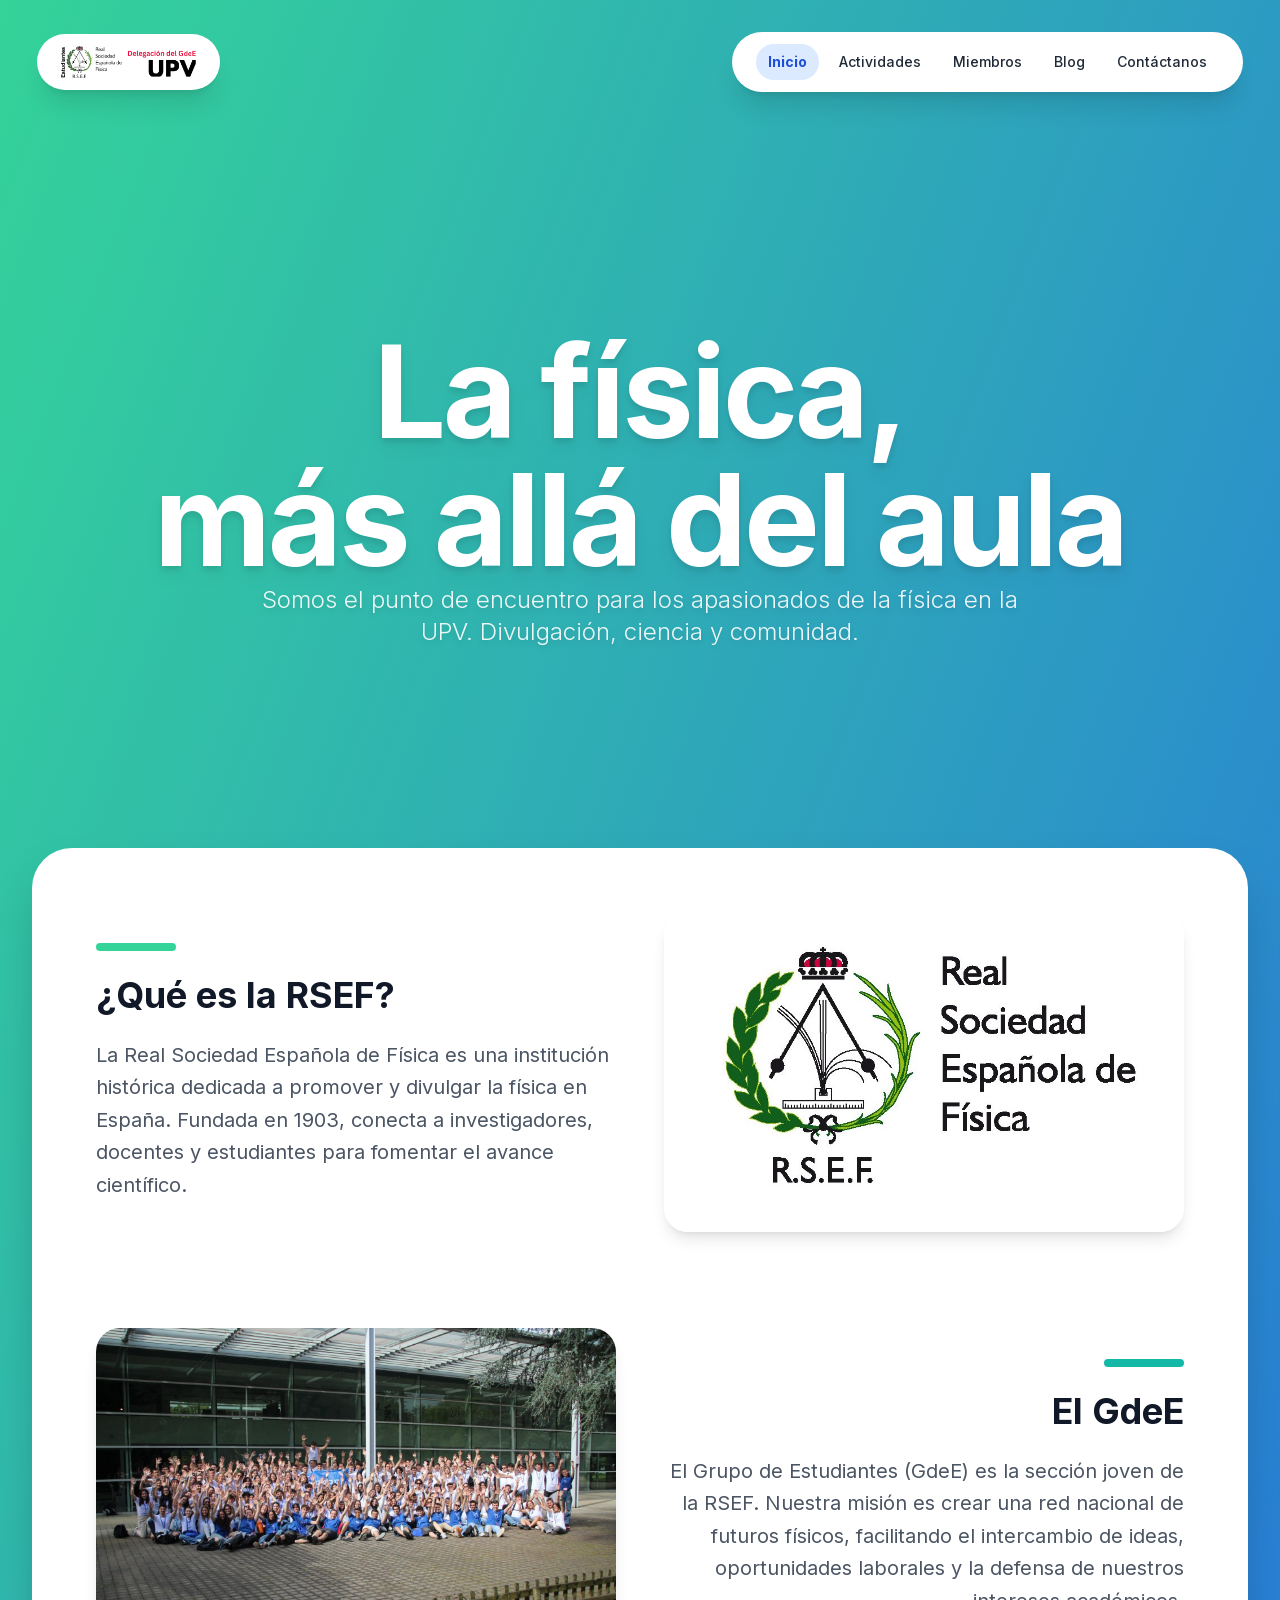
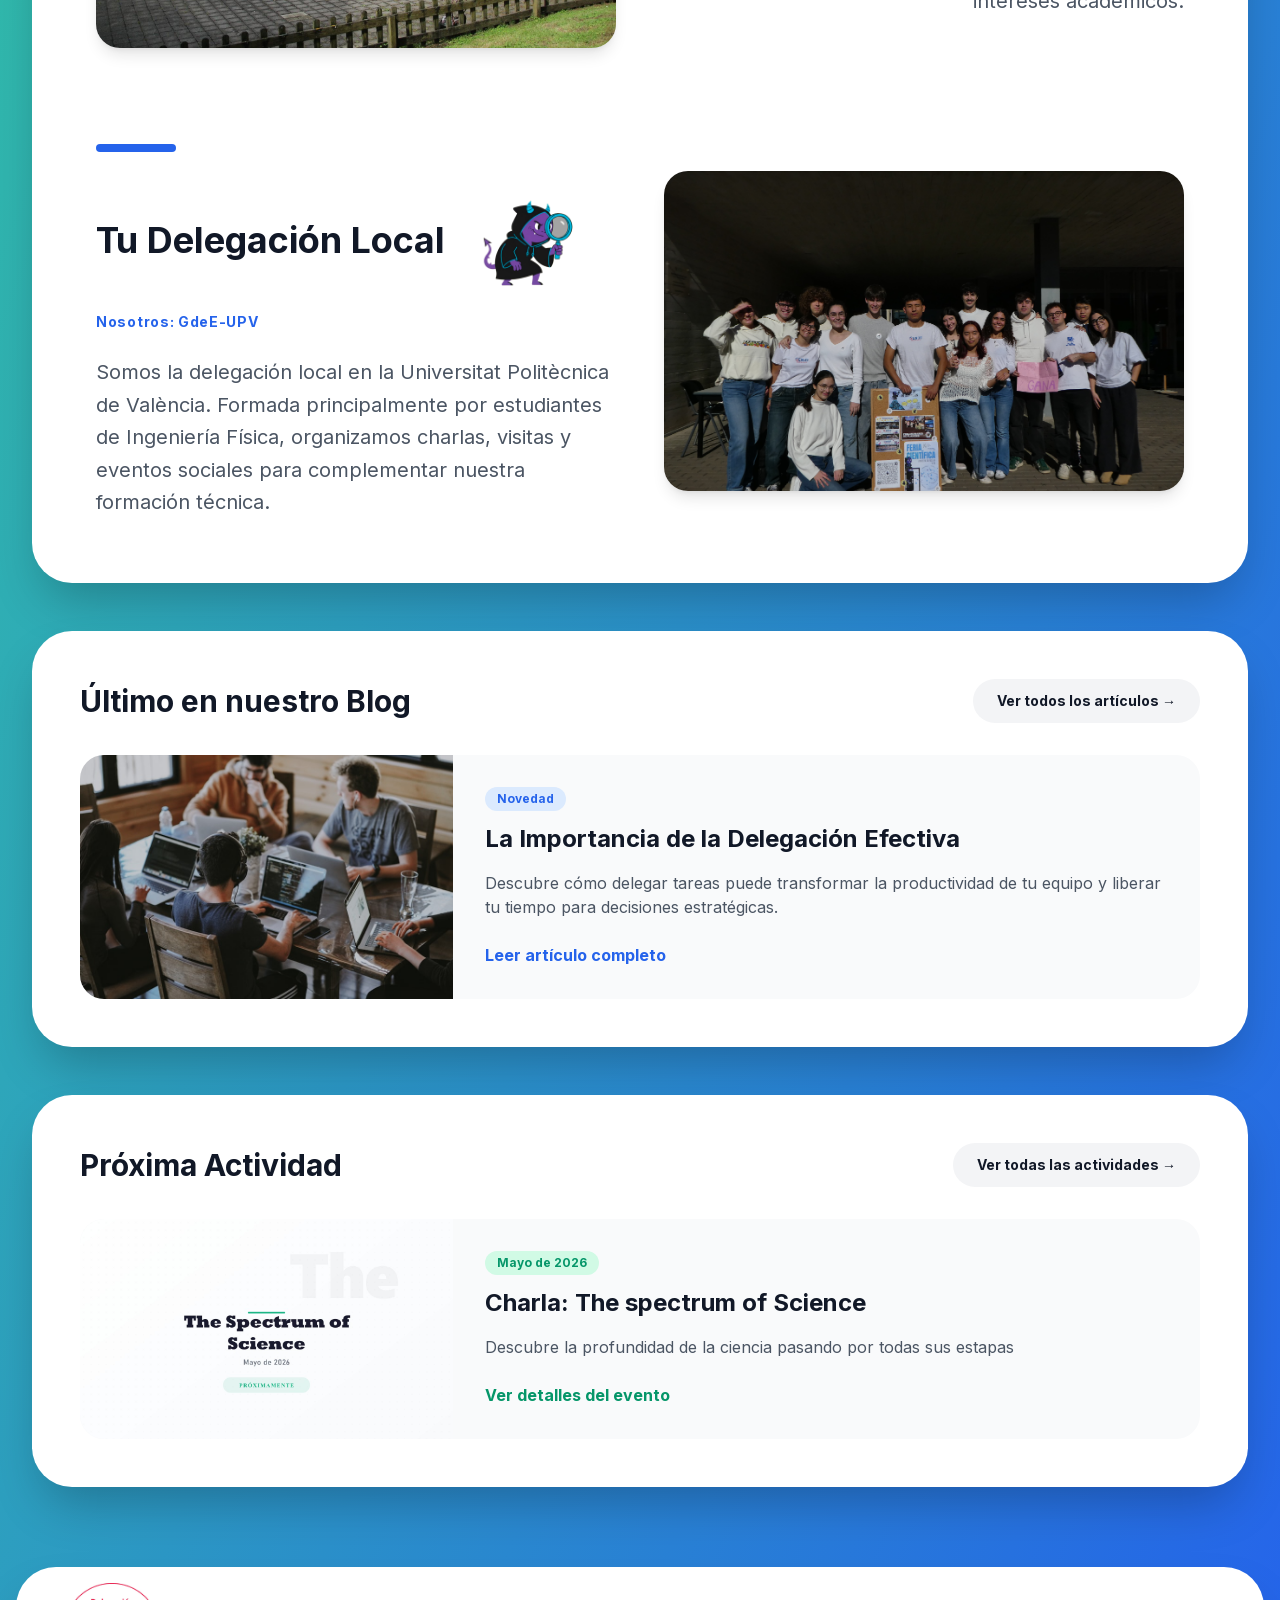
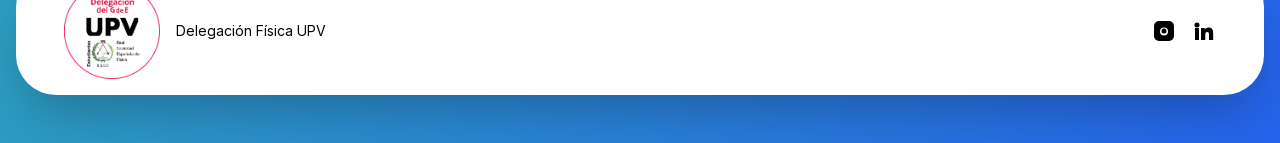
==== commit 70e9702c: "fix: restore interactive features with modular vanilla JS - Create js/main.js for header scroll grou" ====
--- a/index.html
+++ b/index.html
@@ -1,76 +1,4 @@
-﻿<!DOCTYPE html><html lang="es"><head><meta charSet="utf-8"/><meta name="viewport" content="width=device-width, initial-scale=1"/><link rel="preload" as="image" href="./images/logo.png" fetchPriority="high"/><link rel="preload" as="image" href="./images/home/logo_RSEF.jpg" fetchPriority="high"/><link rel="stylesheet" href="./_next/static/css/4289b209d06cdaaa.css" data-precedence="next"/></head><body class="__className_f367f3 min-h-screen w-full bg-gradient-to-br from-emerald-400 to-blue-600 text-white"><header class="fixed top-8 left-0 right-0 z-50 flex justify-center px-4 pointer-events-none"><div class="flex items-center relative transition-all duration-75 ease-out pointer-events-auto" style="background-color:rgba(255, 255, 255, 0);backdrop-filter:blur(0px);box-shadow:none;border-radius:9999px;padding:0rem 0rem"><div class="flex items-center px-6 py-3 rounded-full transition-all duration-75" style="background-color:rgba(255, 255, 255, 1);box-shadow:0 20px 25px -5px rgb(0 0 0 / 0.1), 0 8px 10px -6px rgb(0 0 0 / 0.1)"><a class="flex items-center gap-2 hover:opacity-80 transition-opacity" href="./index.html"><img alt="Logo" fetchPriority="high" width="135" height="32" decoding="async" data-nimg="1" class="h-8 w-auto object-contain" style="color:transparent" src="./images/logo.png"/></a></div><div style="width:40vw;height:1px"></div><nav class="hidden sm:flex items-center gap-1 sm:gap-2 text-sm font-medium text-gray-800 px-6 py-3 rounded-full transition-all duration-75" style="background-color:rgba(255, 255, 255, 1);box-shadow:0 20px 25px -5px rgb(0 0 0 / 0.1), 0 8px 10px -6px rgb(0 0 0 / 0.1)"><a class="px-3 py-2 rounded-full transition-all duration-300 bg-blue-100 text-blue-700 font-bold" href="./index.html">Inicio</a><a class="px-3 py-2 rounded-full transition-all duration-300 hover:bg-gray-100 hover:text-blue-600" href="./actividades.html">Actividades</a><a class="px-3 py-2 rounded-full transition-all duration-300 hover:bg-gray-100 hover:text-blue-600" href="./sobre-nosotros.html">Miembros</a><a class="px-3 py-2 rounded-full transition-all duration-300 hover:bg-gray-100 hover:text-blue-600" href="./blog.html">Blog</a><a class="px-3 py-2 rounded-full transition-all duration-300 hover:bg-gray-100 hover:text-blue-600" href="./contactanos.html">Contáctanos</a></nav><div class="sm:hidden ml-2"><button aria-label="Abrir menú" aria-expanded="false" class="p-2 rounded-full bg-white bg-opacity-90 shadow-sm text-gray-800 focus:outline-none focus:ring-2 focus:ring-blue-500"><svg xmlns="http://www.w3.org/2000/svg" class="h-5 w-5" fill="none" viewBox="0 0 24 24" stroke="currentColor" stroke-width="2" aria-hidden="true"><path stroke-linecap="round" stroke-linejoin="round" d="M4 6h16M4 12h16M4 18h16"></path></svg></button></div></div></header><main class="min-h-screen pt-32 px-4"><div class="container mx-auto pb-20"><div class="flex min-h-[80vh] flex-col items-center justify-center text-center"><h1 class="max-w-6xl text-6xl font-bold tracking-tight text-white md:text-8xl lg:text-9xl leading-tight drop-shadow-lg">La física, <br/>más allá del aula</h1><p class="max-w-3xl text-xl md:text-2xl text-white/90 font-light leading-relaxed drop-shadow-md">Somos el punto de encuentro para los apasionados de la física en la UPV. Divulgación, ciencia y comunidad.</p></div><div class="mx-4 rounded-[2.5rem] bg-white p-8 shadow-2xl lg:p-16 mb-12"><div class="flex flex-col gap-24"><div class="flex flex-col md:flex-row items-center gap-12"><div class="flex-1 text-left"><div class="h-2 w-20 bg-emerald-400 rounded-full mb-6"></div><h2 class="text-4xl font-bold text-gray-900 mb-6">¿Qué es la RSEF?</h2><p class="text-gray-600 leading-relaxed text-xl">La Real Sociedad Española de Física es una institución histórica dedicada a promover y divulgar la física en España. Fundada en 1903, conecta a investigadores, docentes y estudiantes para fomentar el avance científico.</p></div><div class="flex-1 w-full"><div class="relative h-64 md:h-80 w-full overflow-hidden rounded-3xl shadow-lg transform transition-transform hover:scale-[1.02] duration-500"><img alt="RSEF Física" fetchPriority="high" decoding="async" data-nimg="fill" class="object-contain bg-white" style="position:absolute;height:100%;width:100%;left:0;top:0;right:0;bottom:0;color:transparent" src="./images/home/logo_RSEF.jpg"/></div></div></div><div class="flex flex-col md:flex-row items-center gap-12"><div class="flex-1 w-full order-2 md:order-1"><div class="relative h-64 md:h-80 w-full overflow-hidden rounded-3xl shadow-lg transform transition-transform hover:scale-[1.02] duration-500"><img alt="Grupo de Estudiantes" loading="lazy" decoding="async" data-nimg="fill" class="object-cover" style="position:absolute;height:100%;width:100%;left:0;top:0;right:0;bottom:0;color:transparent" src="./images/home/ENEF25.jpeg"/></div></div><div class="flex-1 text-right order-1 md:order-2 flex flex-col items-end"><div class="h-2 w-20 bg-teal-500 rounded-full mb-6"></div><h2 class="text-4xl font-bold text-gray-900 mb-6">El GdeE</h2><p class="text-gray-600 leading-relaxed text-xl">El Grupo de Estudiantes (GdeE) es la sección joven de la RSEF. Nuestra misión es crear una red nacional de futuros físicos, facilitando el intercambio de ideas, oportunidades laborales y la defensa de nuestros intereses académicos.</p></div></div><div class="flex flex-col md:flex-row items-center gap-12"><div class="flex-1 text-left"><div class="h-2 w-20 bg-blue-600 rounded-full mb-6"></div><div class="mb-6"><div class="flex items-center gap-4"><h2 class="text-4xl font-bold text-gray-900">Tu Delegación Local</h2><img alt="Mascota Maxwell" loading="lazy" width="128" height="128" decoding="async" data-nimg="1" class="h-32 w-auto object-contain animate-bounce" style="color:transparent" src="./images/home/d.maxwell_01.png"/></div><p class="text-sm font-bold text-blue-600 tracking-wider mt-2">Nosotros: GdeE-UPV</p></div><p class="text-gray-600 leading-relaxed text-xl">Somos la delegación local en la Universitat Politècnica de València. Formada principalmente por estudiantes de Ingeniería Física, organizamos charlas, visitas y eventos sociales para complementar nuestra formación técnica.</p></div><div class="flex-1 w-full"><div class="relative h-64 md:h-80 w-full overflow-hidden rounded-3xl shadow-lg transform transition-transform hover:scale-[1.02] duration-500"><img alt="Delegación UPV" loading="lazy" decoding="async" data-nimg="fill" class="object-cover" style="position:absolute;height:100%;width:100%;left:0;top:0;right:0;bottom:0;color:transparent" src="./images/home/DELE.jpg"/></div></div></div></div></div><div class="mx-4 rounded-[2.5rem] bg-white p-8 shadow-2xl lg:p-12 mb-12"><div class="flex flex-col md:flex-row items-center justify-between gap-8 mb-8"><h2 class="text-3xl font-bold text-gray-900">Último en nuestro Blog</h2><a href="./blog.html" class="rounded-full bg-gray-100 px-6 py-3 text-sm font-bold text-gray-900 transition-all hover:bg-blue-100 hover:text-blue-700">Ver todos los artículos →</a></div><div class="group relative overflow-hidden rounded-3xl bg-gray-50 transition-all hover:shadow-lg"><div class="flex flex-col md:flex-row"><div class="relative h-64 md:h-auto md:w-1/3 overflow-hidden"><img alt="Delegación Efectiva" loading="lazy" decoding="async" data-nimg="fill" class="object-cover transition-transform duration-500 group-hover:scale-105" style="position:absolute;height:100%;width:100%;left:0;top:0;right:0;bottom:0;color:transparent" src="./images/blog/delegacion.jpg"/></div><div class="flex flex-col justify-center p-8 md:w-2/3"><span class="mb-3 w-fit rounded-full bg-blue-100 px-3 py-1 text-xs font-bold text-blue-600">Novedad</span><h3 class="mb-4 text-2xl font-bold text-gray-900">La Importancia de la Delegación Efectiva</h3><p class="mb-6 text-gray-600 line-clamp-2">Descubre cómo delegar tareas puede transformar la productividad de tu equipo y liberar tu tiempo para decisiones estratégicas.</p><a href="./blog.html" class="font-bold text-blue-600 hover:text-blue-800">Leer artículo completo</a></div></div></div></div><div class="mx-4 rounded-[2.5rem] bg-white p-8 shadow-2xl lg:p-12"><div class="flex flex-col md:flex-row items-center justify-between gap-8 mb-8"><h2 class="text-3xl font-bold text-gray-900">Próxima Actividad</h2><a href="./actividades.html" class="rounded-full bg-gray-100 px-6 py-3 text-sm font-bold text-gray-900 transition-all hover:bg-emerald-100 hover:text-emerald-700">Ver todas las actividades →</a></div><div class="group relative overflow-hidden rounded-3xl bg-gray-50 transition-all hover:shadow-lg"><div class="flex flex-col md:flex-row"><div class="relative h-64 md:h-auto md:w-1/3 overflow-hidden"><img alt="Charla: The spectrum of Science" loading="lazy" decoding="async" data-nimg="fill" class="object-cover transition-transform duration-500 group-hover:scale-105" style="position:absolute;height:100%;width:100%;left:0;top:0;right:0;bottom:0;color:transparent" src="./images/activities/SPECTRUM.jpg"/></div><div class="flex flex-col justify-center p-8 md:w-2/3"><span class="mb-3 w-fit rounded-full bg-emerald-100 px-3 py-1 text-xs font-bold text-emerald-600">Mayo de 2026</span><h3 class="mb-4 text-2xl font-bold text-gray-900">Charla: The spectrum of Science</h3><p class="mb-6 text-gray-600 line-clamp-2">Descubre la profundidad de la ciencia pasando por todas sus estapas</p><a href="./actividades.html" class="font-bold text-emerald-600 hover:text-emerald-800">Ver detalles del evento</a></div></div></div></div></div></main><footer class="mb-12"><div class="mx-4 rounded-[2.5rem] bg-white p-4 shadow-2xl"><div class="max-w-6xl mx-auto flex items-center justify-between"><div class="flex items-center gap-4"><div class="relative h-24 w-24"><img alt="Logo Delegación" loading="lazy" decoding="async" data-nimg="fill" class="object-contain" style="position:absolute;height:100%;width:100%;left:0;top:0;right:0;bottom:0;color:transparent" src="./images/footer/pegatina.jpeg"/></div><span class="text-sm text-black">Delegación Física UPV</span></div><div class="flex space-x-4"><a href="https://www.instagram.com/estudiantesrsef_upv/" target="_blank" rel="noopener noreferrer" aria-label="Instagram" class="text-black hover:text-pink-600"><svg class="text-black" width="24" height="24" viewBox="0 0 24 24" fill="currentColor" aria-hidden="true"><path d="M7 2h10a5 5 0 0 1 5 5v10a5 5 0 0 1-5 5H7a5 5 0 0 1-5-5V7a5 5 0 0 1 5-5zm5 6.5a4 4 0 1 0 0 8 4 4 0 0 0 0-8zm5.5-.75a1.25 1.25 0 1 1 0 2.5 1.25 1.25 0 0 1 0-2.5zM12 9.5a2.5 2.5 0 1 1 0 5 2.5 2.5 0 0 1 0-5z"></path></svg></a><a href="https://www.linkedin.com/company/grupo-de-estudiantes-rsef/" target="_blank" rel="noopener noreferrer" aria-label="LinkedIn" class="text-black hover:text-blue-600"><svg class="text-black" width="24" height="24" viewBox="0 0 24 24" fill="currentColor" aria-hidden="true"><path d="M4.98 3.5a2.5 2.5 0 1 1 0 5 2.5 2.5 0 0 1 0-5zM3 9h4v12H3zM9 9h3.7v1.65h.05c.52-.99 1.8-2.03 3.7-2.03 3.95 0 4.7 2.6 4.7 5.98V21H17v-5.2c0-1.24-.02-2.84-1.73-2.84-1.74 0-2.01 1.36-2.01 2.76V21H9z"></path></svg></a></div></div></div></footer><script>
-(function(){
-  // --- Mobile Menu Toggle ---
-  var menuBtn = document.querySelector('button[aria-label="Abrir menÃº"]');
-  var nav = document.querySelector('header nav');
-  if(menuBtn && nav){
-    // Create mobile menu overlay
-    var mobileMenu = document.createElement('div');
-    mobileMenu.id = 'mobile-menu';
-    mobileMenu.style.cssText = 'display:none;position:fixed;top:0;left:0;right:0;bottom:0;z-index:100;background:rgba(0,0,0,0.5);backdrop-filter:blur(8px);';
-    var menuInner = document.createElement('div');
-    menuInner.style.cssText = 'position:absolute;top:50%;left:50%;transform:translate(-50%,-50%);background:white;border-radius:1.5rem;padding:2rem;min-width:280px;box-shadow:0 25px 50px -12px rgba(0,0,0,.25);';
-    // Copy nav links into mobile menu
-    var links = nav.querySelectorAll('a');
-    links.forEach(function(a){
-      var link = a.cloneNode(true);
-      link.style.cssText = 'display:block;padding:0.75rem 1.5rem;margin:0.25rem 0;border-radius:9999px;text-align:center;font-size:1rem;color:#1f2937;text-decoration:none;transition:all 0.3s;';
-      if(a.classList.contains('bg-blue-100')){
-        link.style.backgroundColor = '#dbeafe';
-        link.style.color = '#1d4ed8';
-        link.style.fontWeight = 'bold';
-      }
-      link.addEventListener('mouseenter',function(){this.style.backgroundColor='#f3f4f6';});
-      link.addEventListener('mouseleave',function(){if(!a.classList.contains('bg-blue-100'))this.style.backgroundColor='';});
-      menuInner.appendChild(link);
-    });
-    // Close button
-    var closeBtn = document.createElement('button');
-    closeBtn.innerHTML = '&times;';
-    closeBtn.style.cssText = 'position:absolute;top:0.5rem;right:1rem;font-size:2rem;background:none;border:none;cursor:pointer;color:#6b7280;line-height:1;';
-    closeBtn.addEventListener('click',function(){mobileMenu.style.display='none';menuBtn.setAttribute('aria-expanded','false');});
-    menuInner.appendChild(closeBtn);
-    mobileMenu.appendChild(menuInner);
-    document.body.appendChild(mobileMenu);
-    mobileMenu.addEventListener('click',function(e){if(e.target===mobileMenu){mobileMenu.style.display='none';menuBtn.setAttribute('aria-expanded','false');}});
-    menuBtn.addEventListener('click',function(){
-      var expanded = menuBtn.getAttribute('aria-expanded')==='true';
-      mobileMenu.style.display = expanded ? 'none' : 'block';
-      menuBtn.setAttribute('aria-expanded', expanded ? 'false' : 'true');
-    });
-  }
+﻿<!DOCTYPE html><html lang="es"><head><meta charSet="utf-8"/><meta name="viewport" content="width=device-width, initial-scale=1"/><link rel="preload" as="image" href="./images/logo.png" fetchPriority="high"/><link rel="preload" as="image" href="./images/home/logo_RSEF.jpg" fetchPriority="high"/><link rel="stylesheet" href="./_next/static/css/4289b209d06cdaaa.css" data-precedence="next"/></head><body class="__className_f367f3 min-h-screen w-full bg-gradient-to-br from-emerald-400 to-blue-600 text-white"><header class="fixed top-8 left-0 right-0 z-50 flex justify-center px-4 pointer-events-none"><div class="flex items-center relative transition-all duration-75 ease-out pointer-events-auto" style="background-color:rgba(255, 255, 255, 0);backdrop-filter:blur(0px);box-shadow:none;border-radius:9999px;padding:0rem 0rem"><div class="flex items-center px-6 py-3 rounded-full transition-all duration-75" style="background-color:rgba(255, 255, 255, 1);box-shadow:0 20px 25px -5px rgb(0 0 0 / 0.1), 0 8px 10px -6px rgb(0 0 0 / 0.1)"><a class="flex items-center gap-2 hover:opacity-80 transition-opacity" href="./index.html"><img alt="Logo" fetchPriority="high" width="135" height="32" decoding="async" data-nimg="1" class="h-8 w-auto object-contain" style="color:transparent" src="./images/logo.png"/></a></div><div style="width:40vw;height:1px"></div><nav class="hidden sm:flex items-center gap-1 sm:gap-2 text-sm font-medium text-gray-800 px-6 py-3 rounded-full transition-all duration-75" style="background-color:rgba(255, 255, 255, 1);box-shadow:0 20px 25px -5px rgb(0 0 0 / 0.1), 0 8px 10px -6px rgb(0 0 0 / 0.1)"><a class="px-3 py-2 rounded-full transition-all duration-300 bg-blue-100 text-blue-700 font-bold" href="./index.html">Inicio</a><a class="px-3 py-2 rounded-full transition-all duration-300 hover:bg-gray-100 hover:text-blue-600" href="./actividades.html">Actividades</a><a class="px-3 py-2 rounded-full transition-all duration-300 hover:bg-gray-100 hover:text-blue-600" href="./sobre-nosotros.html">Miembros</a><a class="px-3 py-2 rounded-full transition-all duration-300 hover:bg-gray-100 hover:text-blue-600" href="./blog.html">Blog</a><a class="px-3 py-2 rounded-full transition-all duration-300 hover:bg-gray-100 hover:text-blue-600" href="./contactanos.html">Contáctanos</a></nav><div class="sm:hidden ml-2"><button aria-label="Abrir menú" aria-expanded="false" class="p-2 rounded-full bg-white bg-opacity-90 shadow-sm text-gray-800 focus:outline-none focus:ring-2 focus:ring-blue-500"><svg xmlns="http://www.w3.org/2000/svg" class="h-5 w-5" fill="none" viewBox="0 0 24 24" stroke="currentColor" stroke-width="2" aria-hidden="true"><path stroke-linecap="round" stroke-linejoin="round" d="M4 6h16M4 12h16M4 18h16"></path></svg></button></div></div></header><main class="min-h-screen pt-32 px-4"><div class="container mx-auto pb-20"><div class="flex min-h-[80vh] flex-col items-center justify-center text-center"><h1 class="max-w-6xl text-6xl font-bold tracking-tight text-white md:text-8xl lg:text-9xl leading-tight drop-shadow-lg">La física, <br/>más allá del aula</h1><p class="max-w-3xl text-xl md:text-2xl text-white/90 font-light leading-relaxed drop-shadow-md">Somos el punto de encuentro para los apasionados de la física en la UPV. Divulgación, ciencia y comunidad.</p></div><div class="mx-4 rounded-[2.5rem] bg-white p-8 shadow-2xl lg:p-16 mb-12"><div class="flex flex-col gap-24"><div class="flex flex-col md:flex-row items-center gap-12"><div class="flex-1 text-left"><div class="h-2 w-20 bg-emerald-400 rounded-full mb-6"></div><h2 class="text-4xl font-bold text-gray-900 mb-6">¿Qué es la RSEF?</h2><p class="text-gray-600 leading-relaxed text-xl">La Real Sociedad Española de Física es una institución histórica dedicada a promover y divulgar la física en España. Fundada en 1903, conecta a investigadores, docentes y estudiantes para fomentar el avance científico.</p></div><div class="flex-1 w-full"><div class="relative h-64 md:h-80 w-full overflow-hidden rounded-3xl shadow-lg transform transition-transform hover:scale-[1.02] duration-500"><img alt="RSEF Física" fetchPriority="high" decoding="async" data-nimg="fill" class="object-contain bg-white" style="position:absolute;height:100%;width:100%;left:0;top:0;right:0;bottom:0;color:transparent" src="./images/home/logo_RSEF.jpg"/></div></div></div><div class="flex flex-col md:flex-row items-center gap-12"><div class="flex-1 w-full order-2 md:order-1"><div class="relative h-64 md:h-80 w-full overflow-hidden rounded-3xl shadow-lg transform transition-transform hover:scale-[1.02] duration-500"><img alt="Grupo de Estudiantes" loading="lazy" decoding="async" data-nimg="fill" class="object-cover" style="position:absolute;height:100%;width:100%;left:0;top:0;right:0;bottom:0;color:transparent" src="./images/home/ENEF25.jpeg"/></div></div><div class="flex-1 text-right order-1 md:order-2 flex flex-col items-end"><div class="h-2 w-20 bg-teal-500 rounded-full mb-6"></div><h2 class="text-4xl font-bold text-gray-900 mb-6">El GdeE</h2><p class="text-gray-600 leading-relaxed text-xl">El Grupo de Estudiantes (GdeE) es la sección joven de la RSEF. Nuestra misión es crear una red nacional de futuros físicos, facilitando el intercambio de ideas, oportunidades laborales y la defensa de nuestros intereses académicos.</p></div></div><div class="flex flex-col md:flex-row items-center gap-12"><div class="flex-1 text-left"><div class="h-2 w-20 bg-blue-600 rounded-full mb-6"></div><div class="mb-6"><div class="flex items-center gap-4"><h2 class="text-4xl font-bold text-gray-900">Tu Delegación Local</h2><img alt="Mascota Maxwell" loading="lazy" width="128" height="128" decoding="async" data-nimg="1" class="h-32 w-auto object-contain animate-bounce" style="color:transparent" src="./images/home/d.maxwell_01.png"/></div><p class="text-sm font-bold text-blue-600 tracking-wider mt-2">Nosotros: GdeE-UPV</p></div><p class="text-gray-600 leading-relaxed text-xl">Somos la delegación local en la Universitat Politècnica de València. Formada principalmente por estudiantes de Ingeniería Física, organizamos charlas, visitas y eventos sociales para complementar nuestra formación técnica.</p></div><div class="flex-1 w-full"><div class="relative h-64 md:h-80 w-full overflow-hidden rounded-3xl shadow-lg transform transition-transform hover:scale-[1.02] duration-500"><img alt="Delegación UPV" loading="lazy" decoding="async" data-nimg="fill" class="object-cover" style="position:absolute;height:100%;width:100%;left:0;top:0;right:0;bottom:0;color:transparent" src="./images/home/DELE.jpg"/></div></div></div></div></div><div class="mx-4 rounded-[2.5rem] bg-white p-8 shadow-2xl lg:p-12 mb-12"><div class="flex flex-col md:flex-row items-center justify-between gap-8 mb-8"><h2 class="text-3xl font-bold text-gray-900">Último en nuestro Blog</h2><a href="./blog.html" class="rounded-full bg-gray-100 px-6 py-3 text-sm font-bold text-gray-900 transition-all hover:bg-blue-100 hover:text-blue-700">Ver todos los artículos →</a></div><div class="group relative overflow-hidden rounded-3xl bg-gray-50 transition-all hover:shadow-lg"><div class="flex flex-col md:flex-row"><div class="relative h-64 md:h-auto md:w-1/3 overflow-hidden"><img alt="Delegación Efectiva" loading="lazy" decoding="async" data-nimg="fill" class="object-cover transition-transform duration-500 group-hover:scale-105" style="position:absolute;height:100%;width:100%;left:0;top:0;right:0;bottom:0;color:transparent" src="./images/blog/delegacion.jpg"/></div><div class="flex flex-col justify-center p-8 md:w-2/3"><span class="mb-3 w-fit rounded-full bg-blue-100 px-3 py-1 text-xs font-bold text-blue-600">Novedad</span><h3 class="mb-4 text-2xl font-bold text-gray-900">La Importancia de la Delegación Efectiva</h3><p class="mb-6 text-gray-600 line-clamp-2">Descubre cómo delegar tareas puede transformar la productividad de tu equipo y liberar tu tiempo para decisiones estratégicas.</p><a href="./blog.html" class="font-bold text-blue-600 hover:text-blue-800">Leer artículo completo</a></div></div></div></div><div class="mx-4 rounded-[2.5rem] bg-white p-8 shadow-2xl lg:p-12"><div class="flex flex-col md:flex-row items-center justify-between gap-8 mb-8"><h2 class="text-3xl font-bold text-gray-900">Próxima Actividad</h2><a href="./actividades.html" class="rounded-full bg-gray-100 px-6 py-3 text-sm font-bold text-gray-900 transition-all hover:bg-emerald-100 hover:text-emerald-700">Ver todas las actividades →</a></div><div class="group relative overflow-hidden rounded-3xl bg-gray-50 transition-all hover:shadow-lg"><div class="flex flex-col md:flex-row"><div class="relative h-64 md:h-auto md:w-1/3 overflow-hidden"><img alt="Charla: The spectrum of Science" loading="lazy" decoding="async" data-nimg="fill" class="object-cover transition-transform duration-500 group-hover:scale-105" style="position:absolute;height:100%;width:100%;left:0;top:0;right:0;bottom:0;color:transparent" src="./images/activities/SPECTRUM.jpg"/></div><div class="flex flex-col justify-center p-8 md:w-2/3"><span class="mb-3 w-fit rounded-full bg-emerald-100 px-3 py-1 text-xs font-bold text-emerald-600">Mayo de 2026</span><h3 class="mb-4 text-2xl font-bold text-gray-900">Charla: The spectrum of Science</h3><p class="mb-6 text-gray-600 line-clamp-2">Descubre la profundidad de la ciencia pasando por todas sus estapas</p><a href="./actividades.html" class="font-bold text-emerald-600 hover:text-emerald-800">Ver detalles del evento</a></div></div></div></div></div></main><footer class="mb-12"><div class="mx-4 rounded-[2.5rem] bg-white p-4 shadow-2xl"><div class="max-w-6xl mx-auto flex items-center justify-between"><div class="flex items-center gap-4"><div class="relative h-24 w-24"><img alt="Logo Delegación" loading="lazy" decoding="async" data-nimg="fill" class="object-contain" style="position:absolute;height:100%;width:100%;left:0;top:0;right:0;bottom:0;color:transparent" src="./images/footer/pegatina.jpeg"/></div><span class="text-sm text-black">Delegación Física UPV</span></div><div class="flex space-x-4"><a href="https://www.instagram.com/estudiantesrsef_upv/" target="_blank" rel="noopener noreferrer" aria-label="Instagram" class="text-black hover:text-pink-600"><svg class="text-black" width="24" height="24" viewBox="0 0 24 24" fill="currentColor" aria-hidden="true"><path d="M7 2h10a5 5 0 0 1 5 5v10a5 5 0 0 1-5 5H7a5 5 0 0 1-5-5V7a5 5 0 0 1 5-5zm5 6.5a4 4 0 1 0 0 8 4 4 0 0 0 0-8zm5.5-.75a1.25 1.25 0 1 1 0 2.5 1.25 1.25 0 0 1 0-2.5zM12 9.5a2.5 2.5 0 1 1 0 5 2.5 2.5 0 0 1 0-5z"></path></svg></a><a href="https://www.linkedin.com/company/grupo-de-estudiantes-rsef/" target="_blank" rel="noopener noreferrer" aria-label="LinkedIn" class="text-black hover:text-blue-600"><svg class="text-black" width="24" height="24" viewBox="0 0 24 24" fill="currentColor" aria-hidden="true"><path d="M4.98 3.5a2.5 2.5 0 1 1 0 5 2.5 2.5 0 0 1 0-5zM3 9h4v12H3zM9 9h3.7v1.65h.05c.52-.99 1.8-2.03 3.7-2.03 3.95 0 4.7 2.6 4.7 5.98V21H17v-5.2c0-1.24-.02-2.84-1.73-2.84-1.74 0-2.01 1.36-2.01 2.76V21H9z"></path></svg></a></div></div></div></footer>
 
-  // --- Scroll Header Effect ---
-  var headerWrapper = document.querySelector('header > div');
-  if(headerWrapper){
-    window.addEventListener('scroll',function(){
-      var scrollY = window.scrollY || window.pageYOffset;
-      if(scrollY > 50){
-        headerWrapper.style.backgroundColor = 'rgba(255,255,255,0.85)';
-        headerWrapper.style.backdropFilter = 'blur(12px)';
-        headerWrapper.style.boxShadow = '0 10px 15px -3px rgba(0,0,0,0.1)';
-        headerWrapper.style.borderRadius = '9999px';
-        headerWrapper.style.padding = '0.25rem 0.5rem';
-      } else {
-        headerWrapper.style.backgroundColor = 'rgba(255,255,255,0)';
-        headerWrapper.style.backdropFilter = 'blur(0px)';
-        headerWrapper.style.boxShadow = 'none';
-        headerWrapper.style.borderRadius = '9999px';
-        headerWrapper.style.padding = '0rem 0rem';
-      }
-    },{passive:true});
-  }
-
-  // --- Activity Card Modals ---
-  var activityCards = document.querySelectorAll('.group.cursor-pointer');
-  activityCards.forEach(function(card){
-    card.addEventListener('click', function(){
-      // The card already has all info visible, no modal needed for static site
-      // But we can add a subtle visual feedback
-      card.style.transform = 'scale(0.98)';
-      setTimeout(function(){ card.style.transform = ''; }, 150);
-    });
-  });
-})();
-</script>
+<script src="./js/main.js"></script>
 </body></html>
